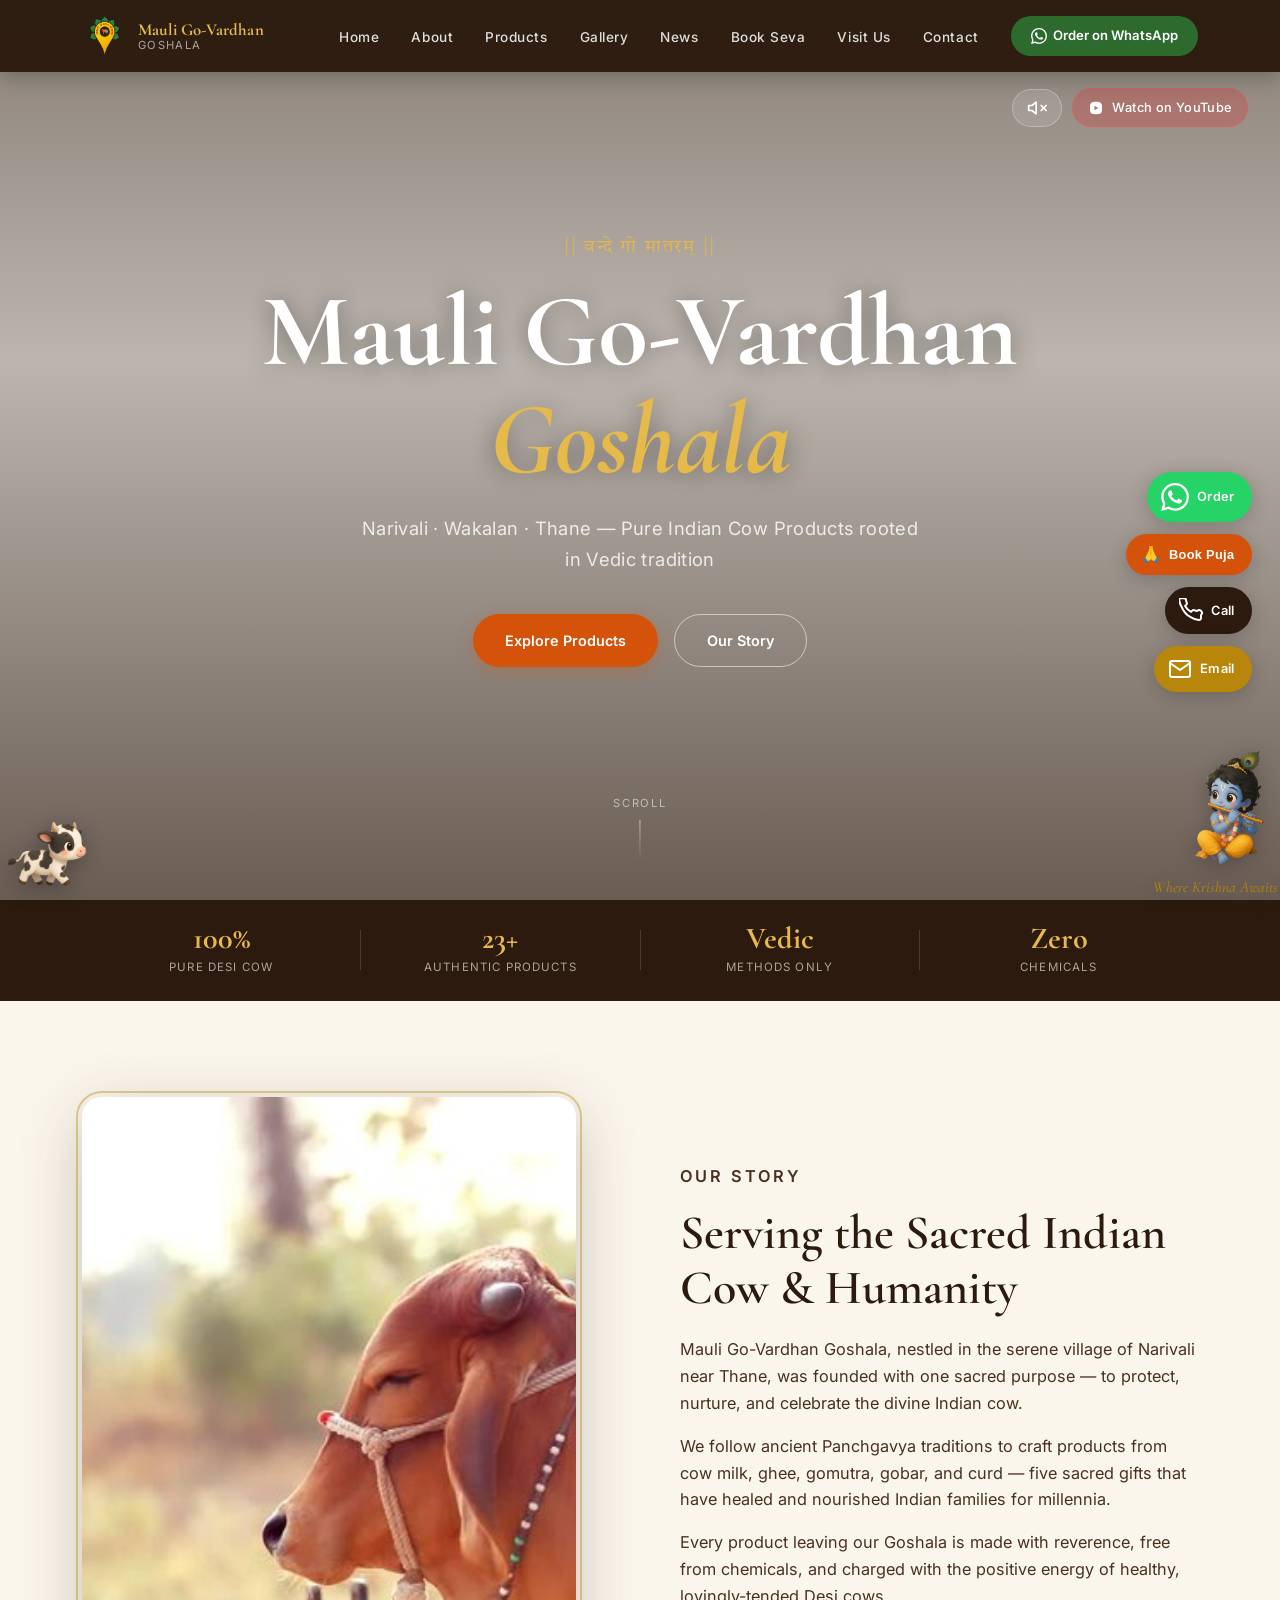
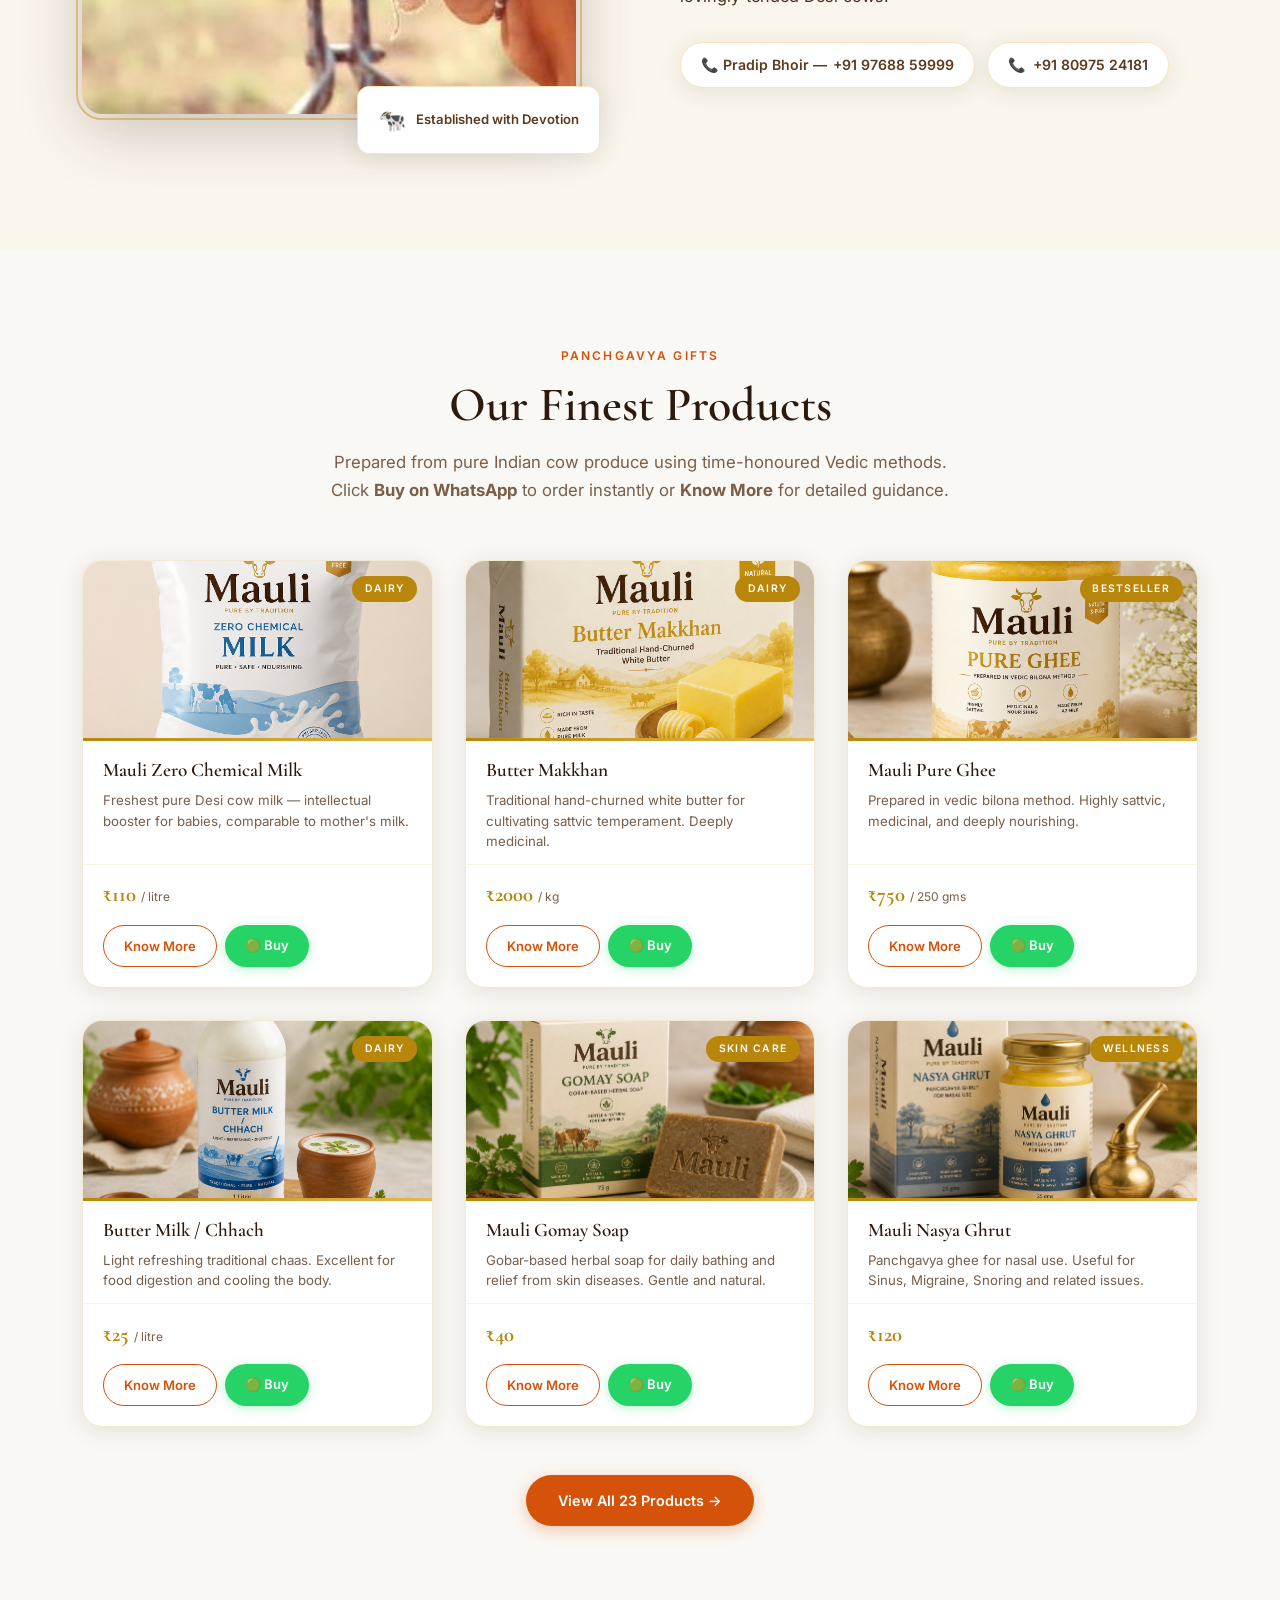
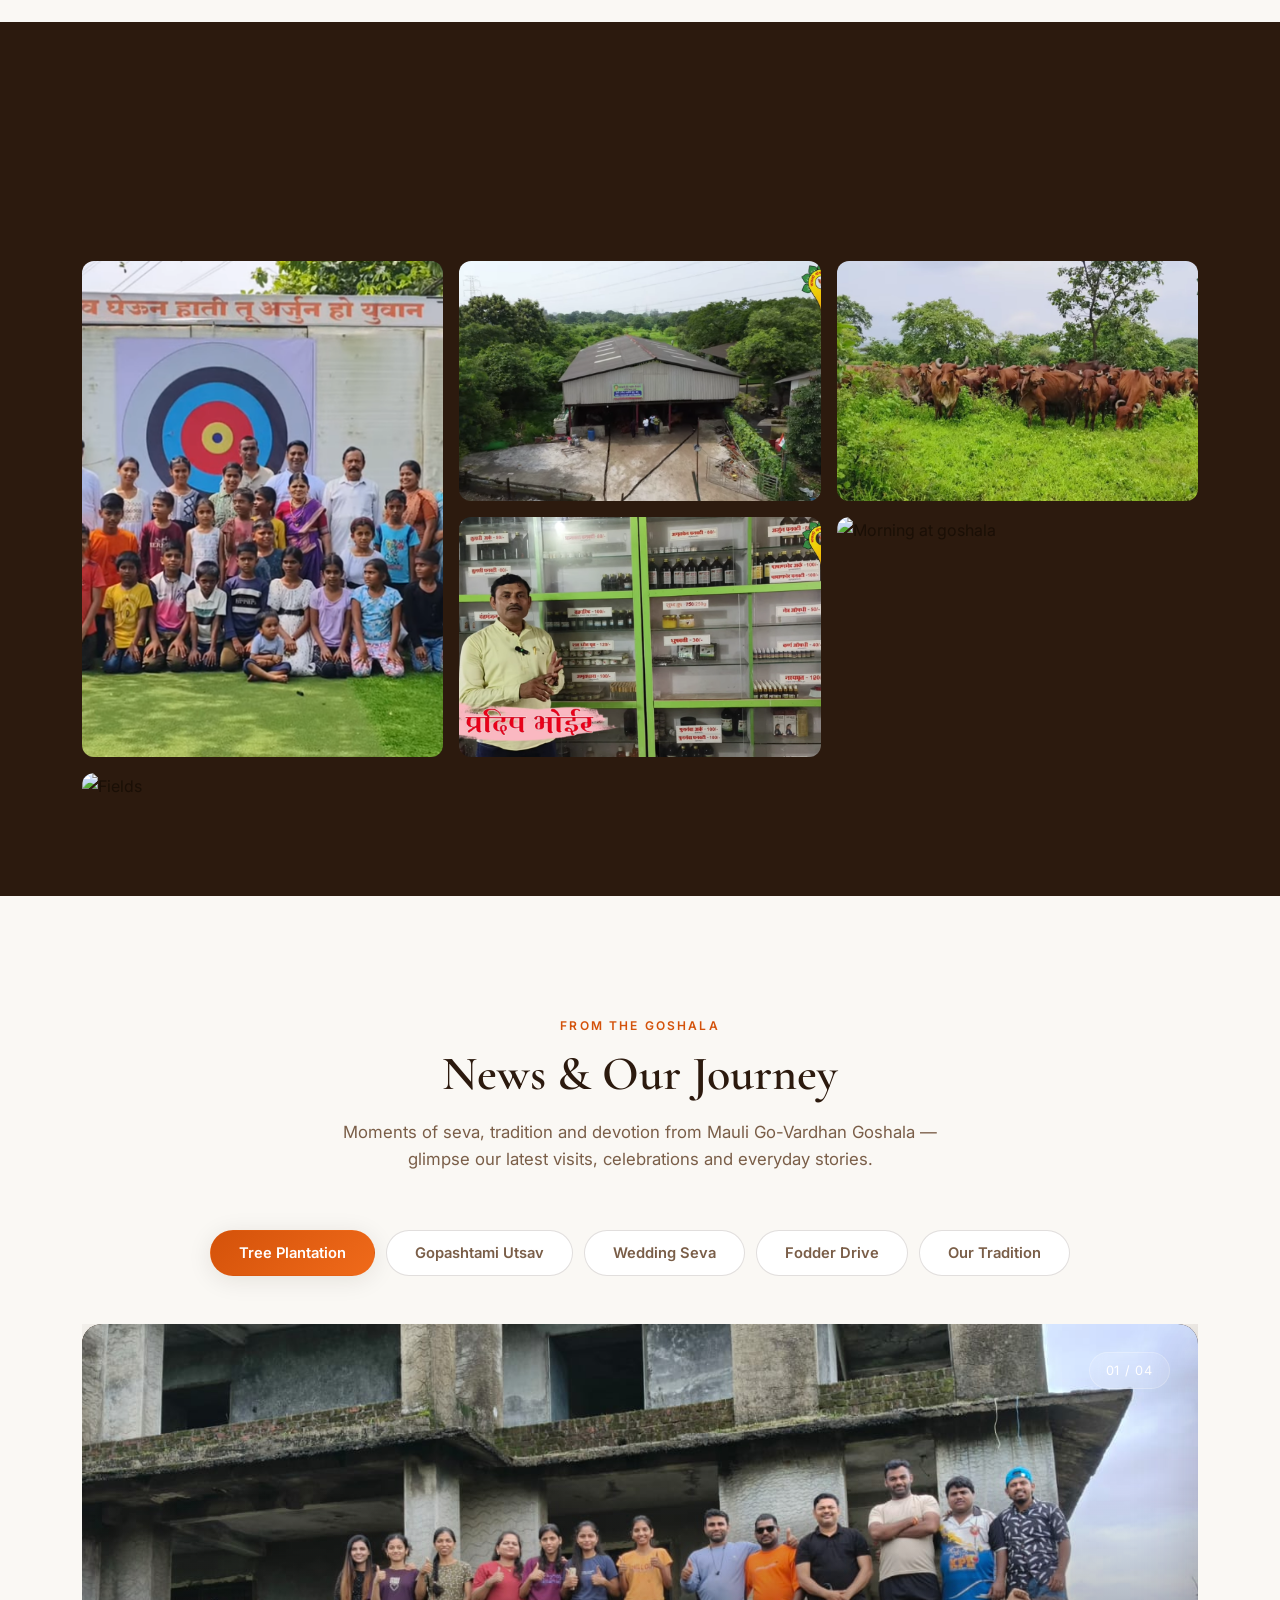
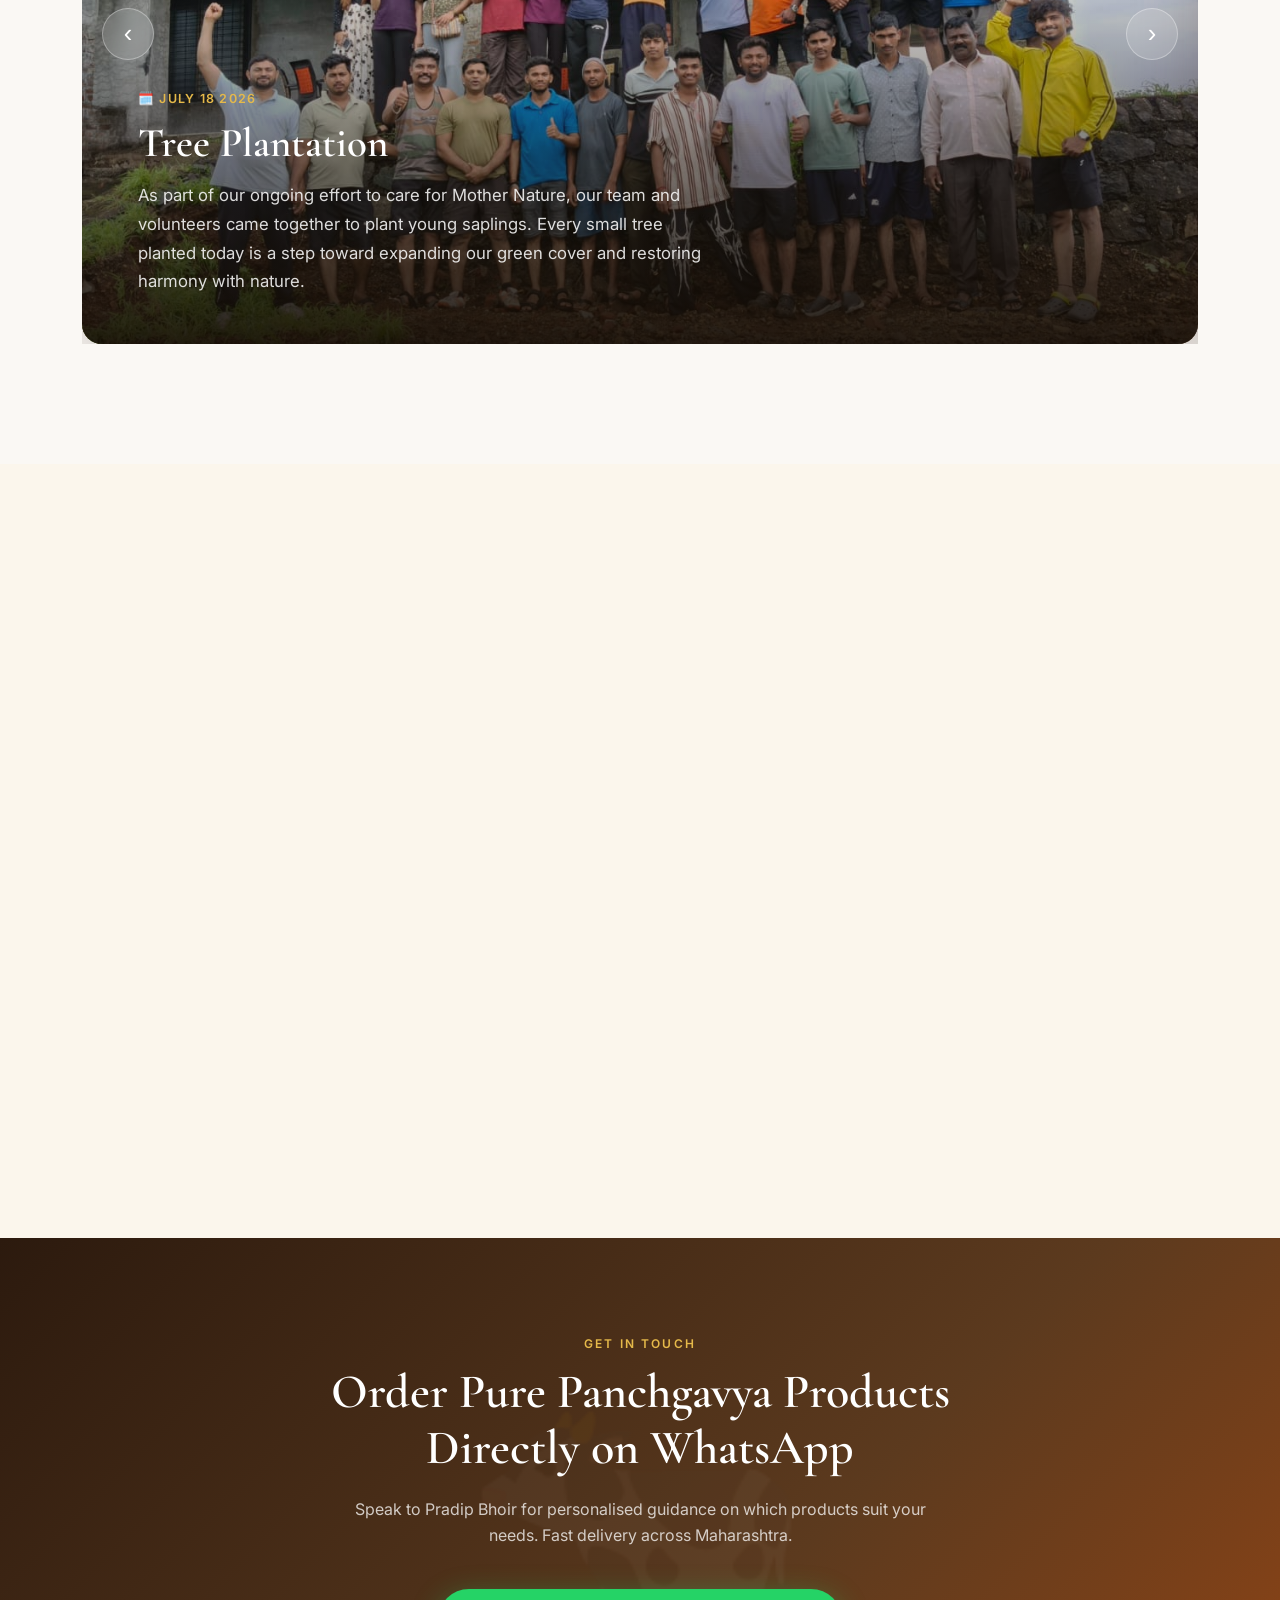
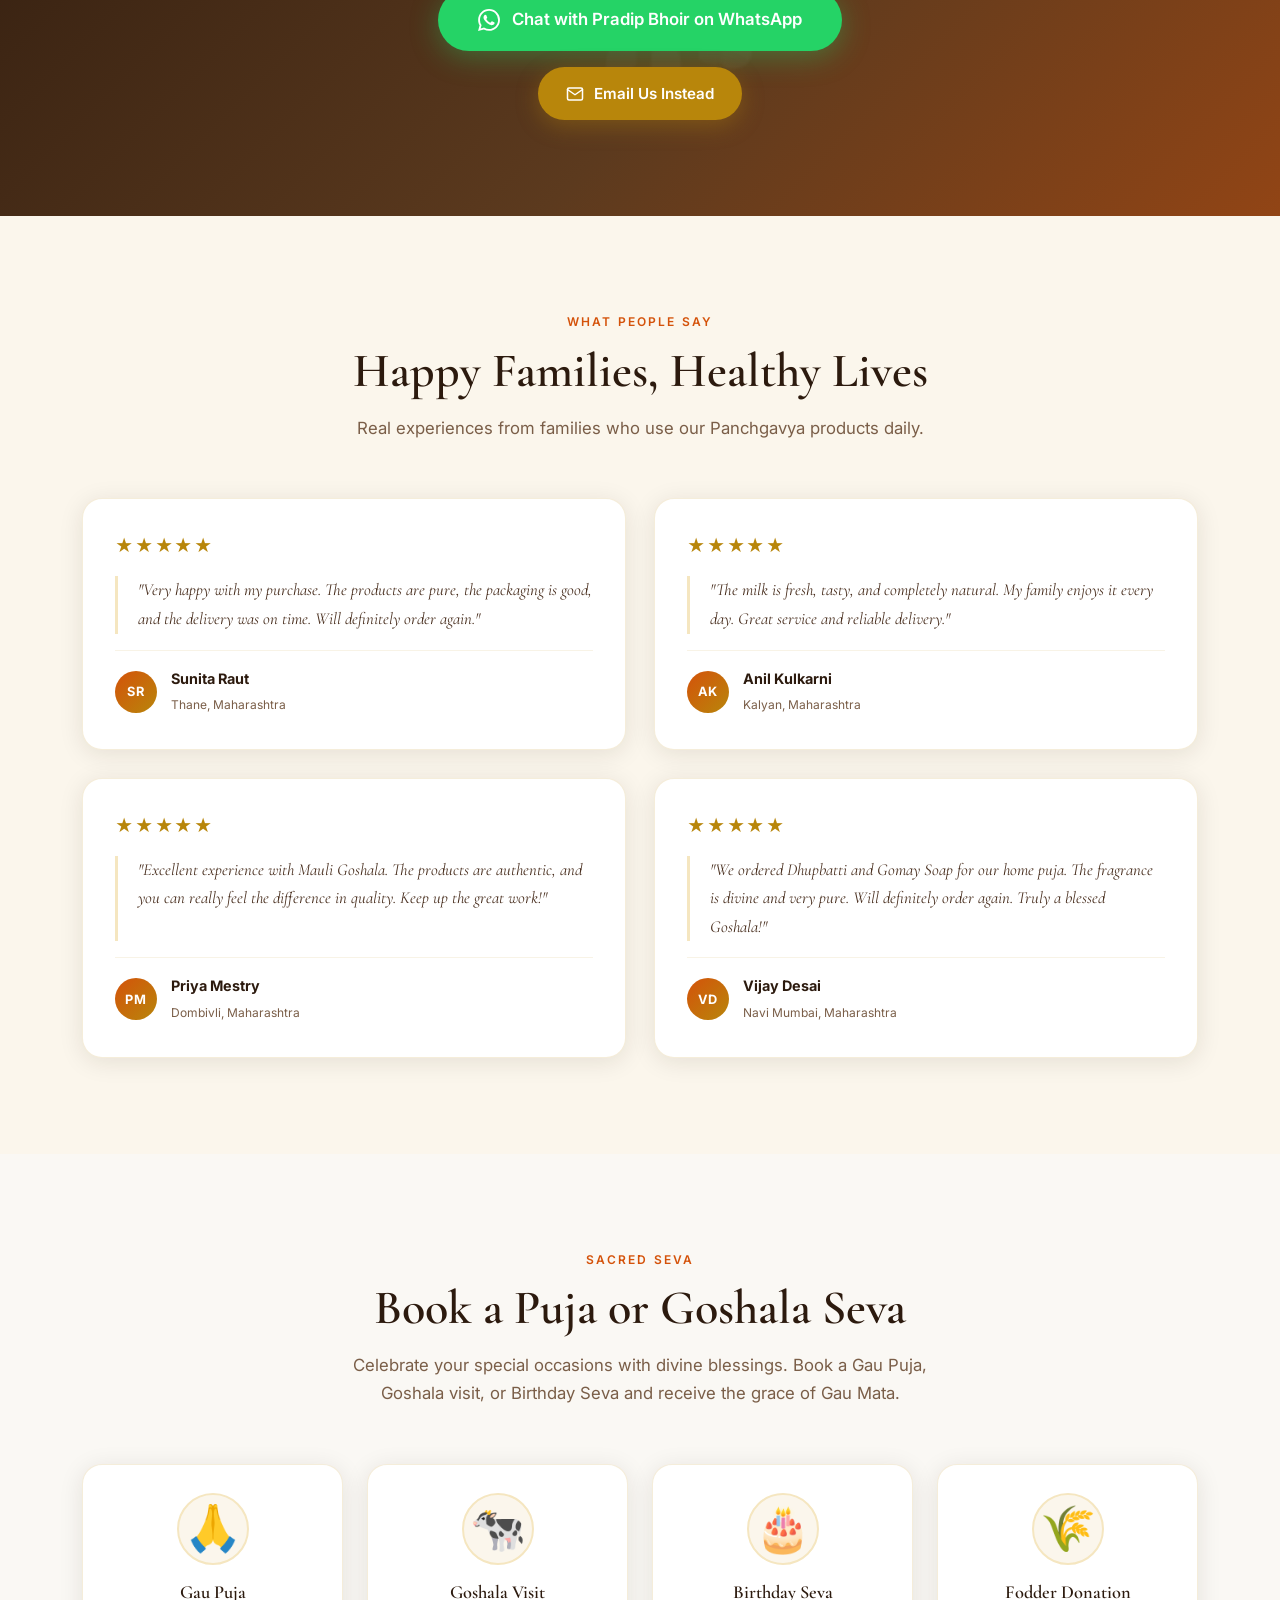
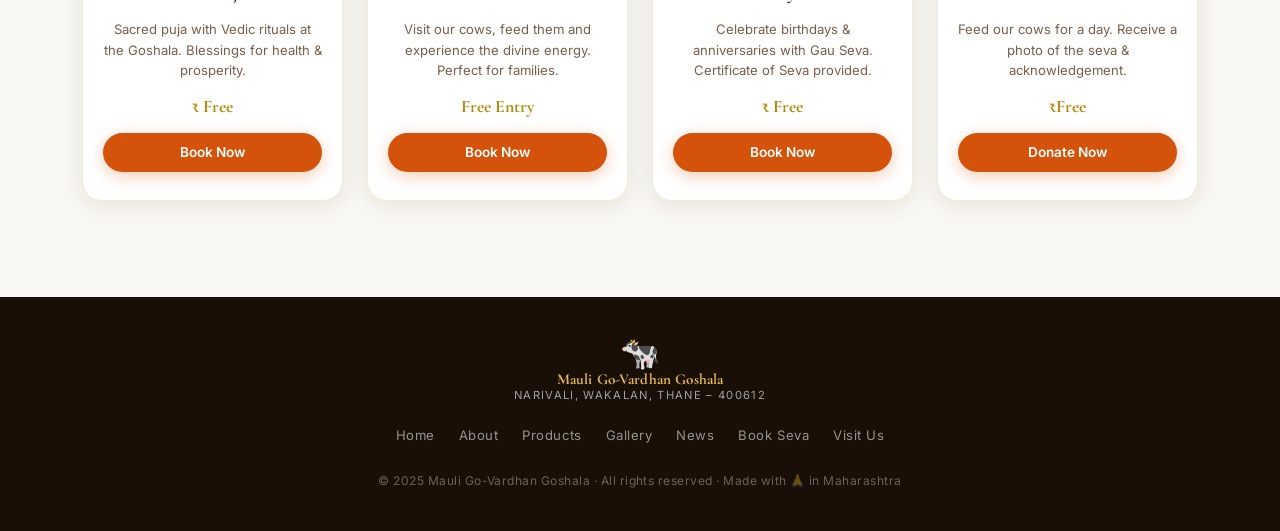
==== index.html @ b23c3d2d "Update index.html" ====
<!DOCTYPE html>
<html lang="en">
<head>
  <meta charset="UTF-8" />
  <meta name="viewport" content="width=device-width, initial-scale=1.0" />
  <title>Mauli Go-Vardhan Goshala – Narivali, Thane</title>
  <link rel="preconnect" href="https://fonts.googleapis.com" />
  <link rel="preconnect" href="https://fonts.gstatic.com" crossorigin />
  <link href="https://fonts.googleapis.com/css2?family=Tiro+Devanagari+Sanskrit:ital@0;1&family=Cormorant+Garamond:ital,wght@0,300;0,400;0,600;0,700;1,300;1,400&family=Inter:wght@300;400;500;600&display=swap" rel="stylesheet" />
  <link rel="stylesheet" href="style.css" />
  <link rel="icon" type="image/png" href="assets/favicon1.png" />
  <link rel="apple-touch-icon" href="assets/favicon1.png" />
</head>
<body>

  <!-- ══════════════════════════════════════════════
       NAV
  ══════════════════════════════════════════════ -->
  <nav id="navbar">
    <div class="nav-inner">
      <a href="#home" class="nav-brand">
        <!-- <span class="brand-symbol">🐄</span> -->
        <img src="assets/favicon1.png" alt="Logo" style="height:44px;width:44px;object-fit:contain;border-radius:50%;flex-shrink:0;" />
        <span class="brand-text">
          <span class="brand-name">Mauli Go-Vardhan</span>
          <span class="brand-sub">Goshala</span>
        </span>
      </a>
      <ul class="nav-links" id="navLinks">
        <li><a href="#home">Home</a></li>
        <li><a href="#about">About</a></li>
        <li><a href="products.html">Products</a></li>
        <li><a href="#gallery">Gallery</a></li>
        <li><a href="#news">News</a></li>
        <li><a href="#booking">Book Seva</a></li>
        <li><a href="#locate">Visit Us</a></li>
        <li><a href="#contact">Contact</a></li>
      </ul>
      <a href="https://wa.me/919870832979?text=Namaste%2C%20I%20would%20like%20to%20know%20more%20about%20Mauli%20Go-Vardhan%20Goshala%20products." data-wa-msg="general" target="_blank" class="nav-cta">
        <svg width="16" height="16" viewBox="0 0 24 24" fill="currentColor"><path d="M17.472 14.382c-.297-.149-1.758-.867-2.03-.967-.273-.099-.471-.148-.67.15-.197.297-.767.966-.94 1.164-.173.199-.347.223-.644.075-.297-.15-1.255-.463-2.39-1.475-.883-.788-1.48-1.761-1.653-2.059-.173-.297-.018-.458.13-.606.134-.133.298-.347.446-.52.149-.174.198-.298.298-.497.099-.198.05-.371-.025-.52-.075-.149-.669-1.612-.916-2.207-.242-.579-.487-.5-.669-.51-.173-.008-.371-.01-.57-.01-.198 0-.52.074-.792.372-.272.297-1.04 1.016-1.04 2.479 0 1.462 1.065 2.875 1.213 3.074.149.198 2.096 3.2 5.077 4.487.709.306 1.262.489 1.694.625.712.227 1.36.195 1.871.118.571-.085 1.758-.719 2.006-1.413.248-.694.248-1.289.173-1.413-.074-.124-.272-.198-.57-.347m-5.421 7.403h-.004a9.87 9.87 0 01-5.031-1.378l-.361-.214-3.741.982.998-3.648-.235-.374a9.86 9.86 0 01-1.51-5.26c.001-5.45 4.436-9.884 9.888-9.884 2.64 0 5.122 1.03 6.988 2.898a9.825 9.825 0 012.893 6.994c-.003 5.45-4.437 9.884-9.885 9.884m8.413-18.297A11.815 11.815 0 0012.05 0C5.495 0 .16 5.335.157 11.892c0 2.096.547 4.142 1.588 5.945L.057 24l6.305-1.654a11.882 11.882 0 005.683 1.448h.005c6.554 0 11.89-5.335 11.893-11.893a11.821 11.821 0 00-3.48-8.413z"/></svg>
        Order on WhatsApp
      </a>
      <button class="hamburger" id="hamburger" aria-label="Open menu">
        <span></span><span></span><span></span>
      </button>
    </div>
  </nav>

  <!-- ══════════════════════════════════════════════
       HERO (YouTube video)
  ══════════════════════════════════════════════ -->
  <section id="home" class="hero">
    <div class="hero-video-wrap">
      <iframe
        id="heroVideo"
        src="https://www.youtube.com/embed/rToWCrmoJHQ?autoplay=1&mute=1&loop=1&playlist=rToWCrmoJHQ&controls=0&showinfo=0&rel=0&modestbranding=1&enablejsapi=1"
        allow="autoplay; encrypted-media"
        allowfullscreen
        title="Mauli Goshala"
      ></iframe>
      <div class="hero-overlay"></div>
    </div>

    <!-- Hero video controls – top-right -->
    <div class="hero-video-controls">
      <button class="hero-ctrl-btn" id="muteToggleBtn" title="Toggle sound" aria-label="Toggle mute">
        <svg id="iconMuted" xmlns="http://www.w3.org/2000/svg" width="20" height="20" viewBox="0 0 24 24" fill="none" stroke="currentColor" stroke-width="2" stroke-linecap="round" stroke-linejoin="round">
          <polygon points="11 5 6 9 2 9 2 15 6 15 11 19 11 5"></polygon>
          <line x1="23" y1="9" x2="17" y2="15"></line>
          <line x1="17" y1="9" x2="23" y2="15"></line>
        </svg>
        <svg id="iconUnmuted" xmlns="http://www.w3.org/2000/svg" width="20" height="20" viewBox="0 0 24 24" fill="none" stroke="currentColor" stroke-width="2" stroke-linecap="round" stroke-linejoin="round" style="display:none;">
          <polygon points="11 5 6 9 2 9 2 15 6 15 11 19 11 5"></polygon>
          <path d="M19.07 4.93a10 10 0 0 1 0 14.14"></path>
          <path d="M15.54 8.46a5 5 0 0 1 0 7.07"></path>
        </svg>
      </button>
      <a
        href="https://youtu.be/rToWCrmoJHQ"
        target="_blank"
        rel="noopener"
        class="hero-ctrl-btn hero-yt-btn"
        title="Watch full video on YouTube"
        aria-label="Watch on YouTube"
      >
        <svg xmlns="http://www.w3.org/2000/svg" width="18" height="18" viewBox="0 0 24 24" fill="currentColor">
          <path d="M19.59 6.69a4.83 4.83 0 0 0-3.77-2.7C14.16 3.8 12 3.8 12 3.8s-2.16 0-3.82.19a4.83 4.83 0 0 0-3.77 2.7A25.62 25.62 0 0 0 4 12a25.62 25.62 0 0 0 .41 5.31 4.83 4.83 0 0 0 3.77 2.7C9.84 20.2 12 20.2 12 20.2s2.16 0 3.82-.19a4.83 4.83 0 0 0 3.77-2.7A25.62 25.62 0 0 0 20 12a25.62 25.62 0 0 0-.41-5.31zM10 15V9l5 3-5 3z"/>
        </svg>
        <span>Watch on YouTube</span>
      </a>
    </div>

    <div class="hero-content">
      <p class="hero-eyebrow">|| वन्दे गो मातरम् ||</p>
      <h1 class="hero-title">Mauli Go-Vardhan<br /><em>Goshala</em></h1>
      <p class="hero-sub">Narivali · Wakalan · Thane — Pure Indian Cow Products rooted in Vedic tradition</p>
      <div class="hero-actions">
        <a href="#products" class="btn btn-primary">Explore Products</a>
        <a href="#about" class="btn btn-ghost">Our Story</a>
      </div>
    </div>
    <div class="hero-scroll-hint">
      <span>Scroll</span>
      <div class="scroll-line"></div>
    </div>
  </section>

  <!-- ══════════════════════════════════════════════
       TRUST BAR
  ══════════════════════════════════════════════ -->
  <div class="trust-bar">
    <div class="trust-inner">
      <div class="trust-item"><span class="trust-num">100%</span><span>Pure Desi Cow</span></div>
      <div class="trust-divider"></div>
      <div class="trust-item"><span class="trust-num">23+</span><span>Authentic Products</span></div>
      <div class="trust-divider"></div>
      <div class="trust-item"><span class="trust-num">Vedic</span><span>Methods Only</span></div>
      <div class="trust-divider"></div>
      <div class="trust-item"><span class="trust-num">Zero</span><span>Chemicals</span></div>
    </div>
  </div>

  <!-- ══════════════════════════════════════════════
       ABOUT
  ══════════════════════════════════════════════ -->
  <section id="about" class="about">
    <div class="container about-grid">
      <div class="about-visual">
        <div class="about-img-frame">
          <img src="assets/cow-img.jpg" alt="Sacred Desi Indian cow at Goshala" />
        </div>
        <div class="about-badge">
          <span class="badge-icon">🐄</span>
          <span>Established with Devotion</span>
        </div>
      </div>
      <div class="about-text">
        <p class="section-eyebrow">Our Story</p>
        <h2 class="section-title">Serving the Sacred Indian Cow &amp; Humanity</h2>
        <p>Mauli Go-Vardhan Goshala, nestled in the serene village of Narivali near Thane, was founded with one sacred purpose — to protect, nurture, and celebrate the divine Indian cow.</p>
        <p>We follow ancient Panchgavya traditions to craft products from cow milk, ghee, gomutra, gobar, and curd — five sacred gifts that have healed and nourished Indian families for millennia.</p>
        <p>Every product leaving our Goshala is made with reverence, free from chemicals, and charged with the positive energy of healthy, lovingly-tended Desi cows.</p>
        <div class="about-contact">
          <a href="tel:+919870832979" class="contact-pill" data-tel="main">📞 Pradip Bhoir — <span data-tel-text>+91 98708 32979</span></a>
          <a href="tel:+918097524181" class="contact-pill" data-tel="secondary">📞 <span data-tel-text>+91 80975 24181</span></a>
        </div>
      </div>
    </div>
  </section>

  <!-- ══════════════════════════════════════════════
       FEATURED PRODUCTS (landing page – 6 hero items)
  ══════════════════════════════════════════════ -->
  <section id="products" class="products">
    <div class="container">
      <div class="section-header">
        <p class="section-eyebrow">Panchgavya Gifts</p>
        <h2 class="section-title">Our Finest Products</h2>
        <p class="section-desc">Prepared from pure Indian cow produce using time-honoured Vedic methods. Click <strong>Buy on WhatsApp</strong> to order instantly or <strong>Know More</strong> for detailed guidance.</p>
      </div>
      <div class="products-grid">

        <!-- Card 1 -->
        <div class="product-card">
          <div class="product-card-tag">Dairy</div>
          <div class="product-icon-wrap">
           <img src="assets/ChatGPT Image Jul 4, 2026, 11_57_12 AM.png" alt="Milk">
          </div>
          <div class="product-body">
            <h3 class="product-name">Mauli Zero Chemical Milk</h3>
            <p class="product-desc">Freshest pure Desi cow milk — intellectual booster for babies, comparable to mother's milk.</p>
          </div>
          <div class="product-footer">
            <span class="product-price">₹110 <span>/ litre</span></span>
            <div class="product-actions">
              <button class="btn btn-outline-saffron" onclick="openModal('Mauli Zero Chemical Milk', 'Dairy', '₹110 / litre', 'Freshest pure Desi cow milk — an intellectual booster for babies and comparable to mother\'s milk in nutrition.', '🥛', '')">Know More</button>
              <a href="https://wa.me/919870832979?text=Namaste%20Pradip%20ji%20%F0%9F%99%8F%0A%0AI%20am%20interested%20in%20ordering%3A%0A*Mauli%20Zero%20Chemical%20Milk*%0APrice%3A%20%E2%82%B9110%20%2F%20litre%0A%0APlease%20confirm%20availability%20and%20delivery%20details.%20Thank%20you!" data-wa-msg="productOrder" data-product="Mauli Zero Chemical Milk" data-price="₹110 / litre" target="_blank" class="btn btn-wa">🟢 Buy</a>
            </div>
          </div>
        </div>

        <!-- Card 2 -->
        <div class="product-card">
          <div class="product-card-tag">Dairy</div>
          <div class="product-icon-wrap">
            <img src="assets/ChatGPT Image Jul 4, 2026, 12_10_41 PM.png" alt="Butter">
          </div>
          <div class="product-body">
            <h3 class="product-name">Butter Makkhan</h3>
            <p class="product-desc">Traditional hand-churned white butter for cultivating sattvic temperament. Deeply medicinal.</p>
          </div>
          <div class="product-footer">
            <span class="product-price">₹2000 <span>/ kg</span></span>
            <div class="product-actions">
              <button class="btn btn-outline-saffron" onclick="openModal('Butter Makkhan', 'Dairy', '₹2000 / kg', 'Traditional hand-churned white butter for cultivating a sattvic temperament. Deeply medicinal.', '🧈', '')">Know More</button>
              <a href="https://wa.me/919870832979?text=Namaste%20Pradip%20ji%20%F0%9F%99%8F%0A%0AI%20am%20interested%20in%20ordering%3A%0A*Butter%20Makkhan*%0APrice%3A%20%E2%82%B92000%20%2F%20kg%0A%0APlease%20confirm%20availability%20and%20delivery%20details.%20Thank%20you!" data-wa-msg="productOrder" data-product="Butter Makkhan" data-price="₹2000 / kg" target="_blank" class="btn btn-wa">🟢 Buy</a>
            </div>
          </div>
        </div>

        <!-- Card 3 -->
        <div class="product-card">
          <div class="product-card-tag">Bestseller</div>
          <div class="product-icon-wrap">
            <img src="assets/ChatGPT Image Jul 4, 2026, 12_19_23 PM.png" alt="Ghee">
          </div>
          <div class="product-body">
            <h3 class="product-name">Mauli Pure Ghee</h3>
            <p class="product-desc">Prepared in vedic bilona method. Highly sattvic, medicinal, and deeply nourishing.</p>
          </div>
          <div class="product-footer">
            <span class="product-price">₹750 <span>/ 250 gms</span></span>
            <div class="product-actions">
              <button class="btn btn-outline-saffron" onclick="openModal('Mauli Pure Ghee', 'Bestseller', '₹750 / 250 gms', 'Prepared in vedic manner using the bilona method. Highly sattvic, medicinal, and deeply nourishing.', '✨', 'https://youtube.com/shorts/EEILehRz0ig')">Know More</button>
              <a href="https://wa.me/919870832979?text=Namaste%20Pradip%20ji%20%F0%9F%99%8F%0A%0AI%20am%20interested%20in%20ordering%3A%0A*Mauli%20Pure%20Ghee*%0APrice%3A%20%E2%82%B9750%20%2F%20250%20gms%0A%0APlease%20confirm%20availability%20and%20delivery%20details.%20Thank%20you!" data-wa-msg="productOrder" data-product="Mauli Pure Ghee" data-price="₹750 / 250 gms" target="_blank" class="btn btn-wa">🟢 Buy</a>
            </div>
          </div>
        </div>

        <!-- Card 4 -->
        <div class="product-card">
          <div class="product-card-tag">Dairy</div>
          <div class="product-icon-wrap">
            <img src = " assets/ChatGPT Image Jul 4, 2026, 12_29_27 PM.png" alt="Buttermilk">
          </div>
          <div class="product-body">
            <h3 class="product-name">Butter Milk / Chhach</h3>
            <p class="product-desc">Light refreshing traditional chaas. Excellent for food digestion and cooling the body.</p>
          </div>
          <div class="product-footer">
            <span class="product-price">₹25 <span>/ litre</span></span>
            <div class="product-actions">
              <button class="btn btn-outline-saffron" onclick="openModal('Butter Milk / Chhach', 'Dairy', '₹25 / litre', 'Light and refreshing traditional chaas. Excellent for food digestion and cooling the body naturally.', '🍶', '')">Know More</button>
              <a href="https://wa.me/919870832979?text=Namaste%20Pradip%20ji%20%F0%9F%99%8F%0A%0AI%20am%20interested%20in%20ordering%3A%0A*Butter%20Milk%20%2F%20Chhach*%0APrice%3A%20%E2%82%B925%20%2F%20litre%0A%0APlease%20confirm%20availability%20and%20delivery%20details.%20Thank%20you!" data-wa-msg="productOrder" data-product="Butter Milk / Chhach" data-price="₹25 / litre" target="_blank" class="btn btn-wa">🟢 Buy</a>
            </div>
          </div>
        </div>

        <!-- Card 5 -->
        <div class="product-card">
          <div class="product-card-tag">Skin Care</div>
          <div class="product-icon-wrap">
            <img src = " assets/ChatGPT Image Jul 4, 2026, 12_31_15 PM.png" alt="Gomay Soap">
          </div>
          <div class="product-body">
            <h3 class="product-name">Mauli Gomay Soap</h3>
            <p class="product-desc">Gobar-based herbal soap for daily bathing and relief from skin diseases. Gentle and natural.</p>
          </div>
          <div class="product-footer">
            <span class="product-price">₹40</span>
            <div class="product-actions">
              <button class="btn btn-outline-saffron" onclick="openModal('Mauli Gomay Soap', 'Skin Care', '₹40', 'Gobar-based herbal soap for daily bathing and relief from common skin diseases. Gentle and natural.', '🧼', 'https://youtube.com/shorts/F6hM1r7mlt0')">Know More</button>
              <a href="https://wa.me/919870832979?text=Namaste%20Pradip%20ji%20%F0%9F%99%8F%0A%0AI%20am%20interested%20in%20ordering%3A%0A*Mauli%20Gomay%20Soap*%0APrice%3A%20%E2%82%B940%0A%0APlease%20confirm%20availability%20and%20delivery%20details.%20Thank%20you!" data-wa-msg="productOrder" data-product="Mauli Gomay Soap" data-price="₹40" target="_blank" class="btn btn-wa">🟢 Buy</a>
            </div>
          </div>
        </div>

        <!-- Card 6 -->
        <div class="product-card">
          <div class="product-card-tag">Wellness</div>
          <div class="product-icon-wrap">
            <img src="assets/ChatGPT Image Jul 4, 2026, 12_35_28 PM.png" alt="Nasya Ghrut">
          </div>
          <div class="product-body">
            <h3 class="product-name">Mauli Nasya Ghrut</h3>
            <p class="product-desc">Panchgavya ghee for nasal use. Useful for Sinus, Migraine, Snoring and related issues.</p>
          </div>
          <div class="product-footer">
            <span class="product-price">₹120</span>
            <div class="product-actions">
              <button class="btn btn-outline-saffron" onclick="openModal('Mauli Nasya Ghrut', 'Wellness', '₹120', 'Panchgavya ghee for nasal administration. Useful for Sinus, Migraine, Snoring and related issues.', '💧', 'https://youtube.com/shorts/4yyvEc9DkMU?si=5M2GOLYFxv8EjOx0')">Know More</button>
              <a href="https://wa.me/919870832979?text=Namaste%20Pradip%20ji%20%F0%9F%99%8F%0A%0AI%20am%20interested%20in%20ordering%3A%0A*Mauli%20Nasya%20Ghrut*%0APrice%3A%20%E2%82%B9120%0A%0APlease%20confirm%20availability%20and%20delivery%20details.%20Thank%20you!" data-wa-msg="productOrder" data-product="Mauli Nasya Ghrut" data-price="₹120" target="_blank" class="btn btn-wa">🟢 Buy</a>
            </div>
          </div>
        </div>

      </div>
      <div class="products-cta">
        <a href="products.html" class="btn btn-primary">View All 23 Products →</a>
      </div>
    </div>
  </section>

  <!-- ══════════════════════════════════════════════
       GALLERY (lightbox)
  ══════════════════════════════════════════════ -->
  <section id="gallery" class="gallery">
    <div class="container">
      <div class="section-header">
        <p class="section-eyebrow">Life at the Goshala</p>
        <h2 class="section-title">A Glimpse Inside</h2>
      </div>
      <div class="gallery-grid" id="galleryGrid">
        <div class="g-item" data-idx="0"><img src="assets/Screenshot 2026-05-12 113643.png" alt="Sacred cows" /><div class="g-overlay"><span>Sacred Cows</span></div></div>
        <div class="g-item" data-idx="1"><img src="assets/Screenshot 2026-05-12 111700.png" /><div class="g-overlay"><span>Vedic Ghee Making</span></div></div>
        <div class="g-item" data-idx="2"><img src="assets/Screenshot 2026-05-12 111914 - Copy.png" /><div class="g-overlay"><span>Cow Seva</span></div></div>
        <div class="g-item" data-idx="3"><img src="assets/Screenshot 2026-05-12 112258.png" /><div class="g-overlay"><span>Panchgavya Products</span></div></div>
        <div class="g-item" data-idx="4"><img src="https://images.unsplash.com/photo-1509440159596-0249088772ff?w=600&q=80" alt="Morning at goshala" /><div class="g-overlay"><span>Morning Puja</span></div></div>
        <div class="g-item" data-idx="5"><img src="https://images.unsplash.com/photo-1560493676-04071c5f467b?w=600&q=80" alt="Fields" /><div class="g-overlay"><span>Green Pastures</span></div></div>
      </div>
    </div>
  </section>

  <!-- Lightbox -->
  <div class="lightbox" id="lightbox">
    <button class="lb-close" id="lbClose">✕</button>
    <button class="lb-prev" id="lbPrev">‹</button>
    <div class="lb-img-wrap"><img id="lbImg" src="" alt="" /></div>
    <button class="lb-next" id="lbNext">›</button>
    <p class="lb-caption" id="lbCaption"></p>
  </div>

  <!-- ══════════════════════════════════════════════
       NEWS & OUR JOURNEY — tabbed horizontal rows
       Top: one tab per story/event. Bottom: each tab shows its
       OWN horizontally-scrollable row of big cinematic boxes —
       click a tab to switch rows, use the arrows (or swipe) to
       scroll through that row's boxes.

       TO ADD A BOX INSIDE AN EXISTING TAB:
       1. Find that tab's <div class="news-panel" data-tab="N">.
       2. Copy one whole <div class="news-card">…</div> block
          from inside its .news-row and paste it right after —
          change the date, heading and text.
       That's it — the row scrolls automatically to fit however
       many boxes you add, no JS edits needed.

       ONE IMAGE vs. MULTIPLE IMAGES (bento) INSIDE A BOX:
       Every photo sits inside a <div class="news-media-tile">
       inside that box's .news-card-media.
       • For a single full photo (the default), use just one
         tile with the class "tile-full" — it fills the whole
         box, heading and text overlaid on top like before.
       • To add more photos to that SAME box, remove
         "tile-full" and instead mix 2–4 tiles with these shape
         classes so they tile together into a mosaic behind the
         same heading/text:
           tile-large → big tile (2 cols × 2 rows)
           tile-wide  → wide tile (2 cols × 1 row)
           tile-tall  → tall tile (1 col × 2 rows)
           (no class) → small tile (1 col × 1 row)
         The grid is 4 columns × 2 rows — pick tiles that add up
         to fill all 8 cells (e.g. one "tile-large" + one
         "tile-wide" + one plain tile).

       TO ADD A WHOLE NEW TAB:
       1. Copy one <button class="news-tab">…</button> in
          #newsTabs, change its label and give it the next
          data-tab number (0, 1, 2, 3 …).
       2. Copy one whole <div class="news-panel">…</div> block
          in #newsPanels (with its .news-row of boxes inside),
          paste it after the last one, and set its data-tab to
          match the new tab button's number exactly.
       Tab switching wires itself up automatically by matching
       data-tab values — no JS edits needed either way.
  ══════════════════════════════════════════════ -->
  <section id="news" class="news">
    <div class="container">
      <div class="section-header">
        <p class="section-eyebrow">From the Goshala</p>
        <h2 class="section-title">News &amp; Our Journey</h2>
        <p class="section-desc">Moments of seva, tradition and devotion from Mauli Go-Vardhan Goshala — glimpse our latest visits, celebrations and everyday stories.</p>
      </div>

      <!-- Top-level tabs -->
      <div class="news-tabs" id="newsTabs">
        <button class="news-tab active" data-tab="0">Tree Plantation</button>
        <button class="news-tab" data-tab="1">Gopashtami Utsav</button>
        <button class="news-tab" data-tab="2">Wedding Seva</button>
        <button class="news-tab" data-tab="3">Fodder Drive</button>
        <button class="news-tab" data-tab="4">Our Tradition</button>
      </div>

      <!-- One scrollable panel per tab -->
      <div class="news-panels" id="newsPanels">

        <!-- Tab 0: Mandir Trip -->
        <div class="news-panel active" data-tab="0">
          <div class="news-row-wrap">
            <button class="news-row-arrow" data-scroll="prev" aria-label="Scroll left">‹</button>
            <div class="news-row">
              <div class="news-card">
                <div class="news-card-media">
                  <div class="news-media-tile"><img src="assets/WhatsApp_group" /></div>
                </div>
                <div class="news-card-scrim"></div>
                <span class="news-card-index">01 / 04</span>
                <div class="news-card-content">
                  <span class="news-card-date">🗓️  July 18 2026</span>
                  <h4>Tree Plantation</h4>
                  <p>As part of our ongoing effort to care for Mother Nature, our team and volunteers came together to plant young saplings. Every small tree planted today is a step toward expanding our green cover and restoring harmony with nature.</p>
                </div>
              </div>
              <div class="news-card">
                <div class="news-card-media">
                  <div class="news-media-tile"><img src="assets/WhatsAp_bothsir" alt="Aarti ceremony" /></div>
                  <div class="news-media-tile"><img src="assets/WhatsApp_singsir" alt="Aarti ceremony "style="object-position: 20% 60%;" /></div>
                  <div class="news-media-tile"><img src="assets/WhatsApp_tiwarisir" alt="Aarti ceremony"style="object-position: 50% 30%;" /></div>
                </div>
                <div class="news-card-scrim"></div>
                <span class="news-card-index">02 / 04</span>
                <div class="news-card-content">
                  <span class="news-card-date">🗓️ 18 July 2026</span>
                  <h4>Rooted in Seva</h4>
                  <p>Giving back to the earth that sustains us! During our recent trip, we planted multiple small trees to nurture the environment, provide natural shelter, and keep our surroundings green and blessed.</p>
                </div>
              </div>
              <div class="news-card">
                <div class="news-card-media">
                  <div class="news-media-tile"><img src="assets/WhatsApp_girl" alt="Community feast" /></div>
                </div>
                <div class="news-card-scrim"></div>
                <span class="news-card-index">03 / 04</span>
                <div class="news-card-content">
                  <span class="news-card-date">🗓️ 18 July 2026</span>
                  <h4>Planting Hope, Nurturing Nature</h4>
                  <p>Giving back to the earth that sustains us! During our recent trip, we planted multiple small trees to nurture the environment, provide natural shelter, and keep our surroundings green and blessed.</p>
                </div>
              </div>
              <div class="news-card">
                <div class="news-card-media">
                  <div class="news-media-tile"><img src="assets/WhatsApp Image 2026-07-20 at 3.51.59 PM (3).jpeg" /></div>
                  <div class="news-media-tile"><img src="assets/WhatsApp Image 2026-07-20 at 3.52.02 PM (4).jpeg" /></div>
                  <div class="news-media-tile"><img src="assets/WhatsApp_Pbluepo1"/></div>
                </div>
                <div class="news-card-scrim"></div>
                <span class="news-card-index">04 / 04</span>
                <div class="news-card-content">
                  <span class="news-card-date">🗓️ 18 July 2026</span>
                  <h4>Greening the Earth: Our Tree Trip</h4>
                  <p>Our volunteers gathered to plant dozens of saplings across the land—nurturing nature, restoring our green footprint, and caring for the environment step by step.</p>
                </div>
              </div>
            </div>
            <button class="news-row-arrow" data-scroll="next" aria-label="Scroll right">›</button>
          </div>
        </div>

        <!-- Tab 1: Gopashtami Utsav -->
        <div class="news-panel" data-tab="1">
          <div class="news-row-wrap">
            <button class="news-row-arrow" data-scroll="prev" aria-label="Scroll left">‹</button>
            <div class="news-row">
              <div class="news-card">
                <div class="news-card-media">
                  <div class="news-media-tile"><img src="https://images.unsplash.com/photo-1533105079780-92b9be482077?w=900&q=80" alt="Gau Puja ritual" /></div>
                  <div class="news-media-tile"><img src="https://images.unsplash.com/photo-1600431521340-491eca880813?w=900&q=80" alt="Kirtan celebration" /></div>
                </div>
                <div class="news-card-scrim"></div>
                <span class="news-card-index">01 / 03</span>
                <div class="news-card-content">
                  <span class="news-card-date">🗓️ 12 May 2026</span>
                  <h4>Gau Puja</h4>
                  <p>A grand Gau Puja opened the celebrations, with every cow adorned and blessed by our senior priests.</p>
                </div>
              </div>
              <div class="news-card">
                <div class="news-card-media">
                  <div class="news-media-tile"><img src="https://images.unsplash.com/photo-1600431521340-491eca880813?w=700&q=80" alt="Kirtan night" /></div>
                </div>
                <div class="news-card-scrim"></div>
                <span class="news-card-index">02 / 03</span>
                <div class="news-card-content">
                  <span class="news-card-date">🗓️ 12 May 2026</span>
                  <h4>Kirtan Night</h4>
                  <p>Devotional music carried on late into the evening as devotees from across Thane joined the kirtan circle.</p>
                </div>
              </div>
              <div class="news-card">
                <div class="news-card-media">
                  <div class="news-media-tile"><img src="https://images.unsplash.com/photo-1609766857041-ed402ea8069a?w=700&q=80" alt="Prasad distribution" /></div>
                </div>
                <div class="news-card-scrim"></div>
                <span class="news-card-index">03 / 03</span>
                <div class="news-card-content">
                  <span class="news-card-date">🗓️ 12 May 2026</span>
                  <h4>Prasad Distribution</h4>
                  <p>Freshly prepared prasad was distributed to over 300 visitors who came to seek blessings that day.</p>
                </div>
              </div>
            </div>
            <button class="news-row-arrow" data-scroll="next" aria-label="Scroll right">›</button>
          </div>
        </div>

        <!-- Tab 2: Wedding Seva -->
        <div class="news-panel" data-tab="2">
          <div class="news-row-wrap">
            <button class="news-row-arrow" data-scroll="prev" aria-label="Scroll left">‹</button>
            <div class="news-row">
              <div class="news-card">
                <div class="news-card-media">
                  <div class="news-media-tile"><img src="https://images.unsplash.com/photo-1583939003579-730e3918a45a?w=700&q=80" alt="Decorated cow for the ceremony" /></div>
                </div>
                <div class="news-card-scrim"></div>
                <span class="news-card-index">01 / 03</span>
                <div class="news-card-content">
                  <span class="news-card-date">🗓️ 18 Apr 2026</span>
                  <h4>Cow Decoration</h4>
                  <p>Our cows were lovingly decorated with garlands and colour ahead of the family's wedding-day seva.</p>
                </div>
              </div>
              <div class="news-card">
                <div class="news-card-media">
                  <div class="news-media-tile"><img src="https://images.unsplash.com/photo-1519741497674-611481863552?w=700&q=80" alt="Wedding seva ceremony" /></div>
                </div>
                <div class="news-card-scrim"></div>
                <span class="news-card-index">02 / 03</span>
                <div class="news-card-content">
                  <span class="news-card-date">🗓️ 18 Apr 2026</span>
                  <h4>Blessing Ceremony</h4>
                  <p>The couple began their wedding day with Gau Seva, seeking blessings before heading to the mandap.</p>
                </div>
              </div>
              <div class="news-card">
                <div class="news-card-media">
                  <div class="news-media-tile"><img src="https://images.unsplash.com/photo-1606216794074-735e91aa2c92?w=700&q=80" alt="Family seva moment" /></div>
                </div>
                <div class="news-card-scrim"></div>
                <span class="news-card-index">03 / 03</span>
                <div class="news-card-content">
                  <span class="news-card-date">🗓️ 18 Apr 2026</span>
                  <h4>Family Seva</h4>
                  <p>Grandparents, parents and children all took turns feeding the cows — a tradition passed down generations.</p>
                </div>
              </div>
            </div>
            <button class="news-row-arrow" data-scroll="next" aria-label="Scroll right">›</button>
          </div>
        </div>

        <!-- Tab 3: Fodder Drive -->
        <div class="news-panel" data-tab="3">
          <div class="news-row-wrap">
            <button class="news-row-arrow" data-scroll="prev" aria-label="Scroll left">‹</button>
            <div class="news-row">
              <div class="news-card">
                <div class="news-card-media">
                  <div class="news-media-tile"><img src="https://images.unsplash.com/photo-1500076656116-558758c991c1?w=700&q=80" alt="Grass and jaggery collection" /></div>
                  <div class="news-media-tile"><img src="https://images.unsplash.com/photo-1560493676-04071c5f467b?w=500&q=80" alt="Green pastures" /></div>
                  <div class="news-media-tile"><img src="https://images.unsplash.com/photo-1594761051656-cf26aab5aa1c?w=500&q=80" alt="Volunteers feeding cows" /></div>
                </div>
                <div class="news-card-scrim"></div>
                <span class="news-card-index">01 / 03</span>
                <div class="news-card-content">
                  <span class="news-card-date">🗓️ 6 Mar 2026</span>
                  <h4>Grass Collection</h4>
                  <p>Truckloads of fresh grass, jaggery and bran arrived, donated by families across the community.</p>
                </div>
              </div>
              <div class="news-card">
                <div class="news-card-media">
                  <div class="news-media-tile"><img src="https://images.unsplash.com/photo-1594761051656-cf26aab5aa1c?w=700&q=80" alt="Volunteers feeding cows" /></div>
                </div>
                <div class="news-card-scrim"></div>
                <span class="news-card-index">02 / 03</span>
                <div class="news-card-content">
                  <span class="news-card-date">🗓️ 6 Mar 2026</span>
                  <h4>Volunteer Feeding</h4>
                  <p>Volunteers spent the afternoon hand-feeding the herd, a favourite activity for our younger visitors.</p>
                </div>
              </div>
              <div class="news-card">
                <div class="news-card-media">
                  <div class="news-media-tile"><img src="https://images.unsplash.com/photo-1560493676-04071c5f467b?w=700&q=80" alt="Green pastures" /></div>
                </div>
                <div class="news-card-scrim"></div>
                <span class="news-card-index">03 / 03</span>
                <div class="news-card-content">
                  <span class="news-card-date">🗓️ 6 Mar 2026</span>
                  <h4>Community Support</h4>
                  <p>Thanks to everyone's generosity, our cows are well stocked with fodder through the summer months.</p>
                </div>
              </div>
            </div>
            <button class="news-row-arrow" data-scroll="next" aria-label="Scroll right">›</button>
          </div>
        </div>

        <!-- Tab 4: Our Tradition -->
        <div class="news-panel" data-tab="4">
          <div class="news-row-wrap">
            <button class="news-row-arrow" data-scroll="prev" aria-label="Scroll left">‹</button>
            <div class="news-row">
              <div class="news-card">
                <div class="news-card-media">
                  <div class="news-media-tile"><img src="https://images.unsplash.com/photo-1509440159596-0249088772ff?w=700&q=80" alt="Morning puja" /></div>
                </div>
                <div class="news-card-scrim"></div>
                <span class="news-card-index">01 / 03</span>
                <div class="news-card-content">
                  <span class="news-card-date">🗓️ Ongoing</span>
                  <h4>Morning Puja</h4>
                  <p>Every day begins the same way it has for generations — a quiet puja before the goshala wakes up.</p>
                </div>
              </div>
              <div class="news-card">
                <div class="news-card-media">
                  <div class="news-media-tile"><img src="https://images.unsplash.com/photo-1591093519604-e9edc3364e63?w=700&q=80" alt="Panchgavya products" /></div>
                </div>
                <div class="news-card-scrim"></div>
                <span class="news-card-index">02 / 03</span>
                <div class="news-card-content">
                  <span class="news-card-date">🗓️ Ongoing</span>
                  <h4>Panchgavya Products</h4>
                  <p>Every product we make still follows the same Panchgavya recipes taught to us by our elders.</p>
                </div>
              </div>
              <div class="news-card">
                <div class="news-card-media">
                  <div class="news-media-tile"><img src="https://images.unsplash.com/photo-1568605114967-8130f3a36994?w=700&q=80" alt="Vedic tradition at the goshala" /></div>
                </div>
                <div class="news-card-scrim"></div>
                <span class="news-card-index">03 / 03</span>
                <div class="news-card-content">
                  <span class="news-card-date">🗓️ Ongoing</span>
                  <h4>Generations of Devotion</h4>
                  <p>Reverence for Gau Mata sits at the heart of everything we do — a tradition we're proud to carry forward.</p>
                </div>
              </div>
            </div>
            <button class="news-row-arrow" data-scroll="next" aria-label="Scroll right">›</button>
          </div>
        </div>

      </div>
    </div>
  </section>


  <!-- ══════════════════════════════════════════════
       LOCATE / MAP
  ══════════════════════════════════════════════ -->
  <section id="locate" class="locate">
    <div class="container locate-grid">
      <div class="locate-info">
        <p class="section-eyebrow">Find Us</p>
        <h2 class="section-title">Visit the Goshala</h2>
        <ul class="locate-list">
          <li>
            <span class="locate-icon">📍</span>
            <div>
              <strong>Address</strong>
              <p>At. Narivali, Post Wakalan,<br />Tal &amp; Dist – Thane – 400612<br />Maharashtra, India</p>
            </div>
          </li>
          <li>
            <span class="locate-icon">📞</span>
            <div>
              <strong>Call / WhatsApp</strong>
              <p><a href="tel:+919870832979" data-tel="main"><span data-tel-text>+91 98708 32979</span></a><br /><a href="tel:+918097524181" data-tel="secondary"><span data-tel-text>+91 80975 24181</span></a></p>
            </div>
          </li>
          <li>
            <span class="locate-icon">✉️</span>
            <div>
              <strong>Email</strong>
              <p><a href="mailto:mauligaushala1@gmail.com">mauligaushala1@gmail.com</a></p>
            </div>
          </li>
          <li>
            <span class="locate-icon">🕗</span>
            <div>
              <strong>Visiting Hours</strong>
              <p>Daily: 7:00 AM – 12:00 PM<br />Evening: 4:00 PM – 7:00 PM</p>
            </div>
          </li>
        </ul>
        <a
          href="https://maps.app.goo.gl/FKBQrGn9BjaMxGct6"
          target="_blank"
          class="btn btn-primary"
          style="margin-top:2rem;"
        >Open in Google Maps →</a>
      </div>
      <div class="locate-map">
        <iframe
          src="https://maps.google.com/maps?q=19.1310173,73.0933721&z=16&output=embed"
          width="100%"
          height="100%"
          style="border:0;"
          allowfullscreen=""
          loading="lazy"
          referrerpolicy="no-referrer-when-downgrade"
          title="Goshala Location"
        ></iframe>
      </div>
    </div>
  </section>

  <!-- ══════════════════════════════════════════════
       CONTACT / CTA
  ══════════════════════════════════════════════ -->
  <section id="contact" class="contact-cta">
    <div class="container cta-inner">
      <p class="section-eyebrow" style="color:var(--gold-light)">Get in Touch</p>
      <h2 class="section-title" style="color:#fff">Order Pure Panchgavya Products<br />Directly on WhatsApp</h2>
      <p style="color:rgba(255,255,255,0.75);max-width:580px;margin:1rem auto 2.5rem">Speak to Pradip Bhoir for personalised guidance on which products suit your needs. Fast delivery across Maharashtra.</p>
      <div class="cta-btn-group">
        <a
          href="https://wa.me/919870832979?text=Namaste%20Pradip%20ji%2C%20I%20am%20interested%20in%20ordering%20Mauli%20Go-Vardhan%20Goshala%20products.%20Please%20share%20the%20product%20list%20and%20details." data-wa-msg="contactCta"
          target="_blank"
          class="btn btn-whatsapp-large"
          data-wa-msg="contactCta"
        >
          <svg width="22" height="22" viewBox="0 0 24 24" fill="currentColor"><path d="M17.472 14.382c-.297-.149-1.758-.867-2.03-.967-.273-.099-.471-.148-.67.15-.197.297-.767.966-.94 1.164-.173.199-.347.223-.644.075-.297-.15-1.255-.463-2.39-1.475-.883-.788-1.48-1.761-1.653-2.059-.173-.297-.018-.458.13-.606.134-.133.298-.347.446-.52.149-.174.198-.298.298-.497.099-.198.05-.371-.025-.52-.075-.149-.669-1.612-.916-2.207-.242-.579-.487-.5-.669-.51-.173-.008-.371-.01-.57-.01-.198 0-.52.074-.792.372-.272.297-1.04 1.016-1.04 2.479 0 1.462 1.065 2.875 1.213 3.074.149.198 2.096 3.2 5.077 4.487.709.306 1.262.489 1.694.625.712.227 1.36.195 1.871.118.571-.085 1.758-.719 2.006-1.413.248-.694.248-1.289.173-1.413-.074-.124-.272-.198-.57-.347m-5.421 7.403h-.004a9.87 9.87 0 01-5.031-1.378l-.361-.214-3.741.982.998-3.648-.235-.374a9.86 9.86 0 01-1.51-5.26c.001-5.45 4.436-9.884 9.888-9.884 2.64 0 5.122 1.03 6.988 2.898a9.825 9.825 0 012.893 6.994c-.003 5.45-4.437 9.884-9.885 9.884m8.413-18.297A11.815 11.815 0 0012.05 0C5.495 0 .16 5.335.157 11.892c0 2.096.547 4.142 1.588 5.945L.057 24l6.305-1.654a11.882 11.882 0 005.683 1.448h.005c6.554 0 11.89-5.335 11.893-11.893a11.821 11.821 0 00-3.48-8.413z"/></svg>
          Chat with Pradip Bhoir on WhatsApp
        </a>
        <a
          href="mailto:mauligaushala1@gmail.com?subject=Enquiry%20from%20Website"
          class="btn btn-email-solid"
        >
          <svg width="18" height="18" viewBox="0 0 24 24" fill="none" stroke="currentColor" stroke-width="2" stroke-linecap="round" stroke-linejoin="round"><path d="M4 4h16c1.1 0 2 .9 2 2v12c0 1.1-.9 2-2 2H4c-1.1 0-2-.9-2-2V6c0-1.1.9-2 2-2z"/><polyline points="22,6 12,13 2,6"/></svg>
          Email Us Instead
        </a>
      </div>
    </div>
  </section>

  <!-- ══════════════════════════════════════════════
       TESTIMONIALS
  ══════════════════════════════════════════════ -->
  <section id="testimonials" class="testimonials">
    <div class="container">
      <div class="section-header">
        <p class="section-eyebrow">What People Say</p>
        <h2 class="section-title">Happy Families, Healthy Lives</h2>
        <p class="section-desc">Real experiences from families who use our Panchgavya products daily.</p>
      </div>
      <div class="testimonials-grid">

        <div class="testi-card">
          <div class="testi-stars">★★★★★</div>
          <p class="testi-quote">"Very happy with my purchase. The products are pure, the packaging is good, and the delivery was on time. Will definitely order again."</p>
          <div class="testi-author">
            <div class="testi-avatar">SR</div>
            <div>
              <strong>Sunita Raut</strong>
              <span>Thane, Maharashtra</span>
            </div>
          </div>
        </div>

        <div class="testi-card">
          <div class="testi-stars">★★★★★</div>
          <p class="testi-quote">"The milk is fresh, tasty, and completely natural. My family enjoys it every day. Great service and reliable delivery."</p>
          <div class="testi-author">
            <div class="testi-avatar">AK</div>
            <div>
              <strong>Anil Kulkarni</strong>
              <span>Kalyan, Maharashtra</span>
            </div>
          </div>
        </div>

        <div class="testi-card">
          <div class="testi-stars">★★★★★</div>
          <p class="testi-quote">"Excellent experience with Mauli Goshala. The products are authentic, and you can really feel the difference in quality. Keep up the great work!"</p>
          <div class="testi-author">
            <div class="testi-avatar">PM</div>
            <div>
              <strong>Priya Mestry</strong>
              <span>Dombivli, Maharashtra</span>
            </div>
          </div>
        </div>

        <div class="testi-card">
          <div class="testi-stars">★★★★★</div>
          <p class="testi-quote">"We ordered Dhupbatti and Gomay Soap for our home puja. The fragrance is divine and very pure. Will definitely order again. Truly a blessed Goshala!"</p>
          <div class="testi-author">
            <div class="testi-avatar">VD</div>
            <div>
              <strong>Vijay Desai</strong>
              <span>Navi Mumbai, Maharashtra</span>
            </div>
          </div>
        </div>

      </div>
    </div>
  </section>

  <!-- ══════════════════════════════════════════════
       BOOK A SEVA / PUJA
  ══════════════════════════════════════════════ -->
  <section id="booking" class="booking-section">
    <div class="container">
      <div class="section-header">
        <p class="section-eyebrow">Sacred Seva</p>
        <h2 class="section-title">Book a Puja or Goshala Seva</h2>
        <p class="section-desc">Celebrate your special occasions with divine blessings. Book a Gau Puja, Goshala visit, or Birthday Seva and receive the grace of Gau Mata.</p>
      </div>
      <div class="booking-grid">

        <div class="booking-card" onclick="openBookingModal('Gau Puja', '🙏', 'A sacred puja performed at the Goshala with full Vedic rituals. Priest recites mantras while you perform seva to Gau Mata. Receive blessings for health, wealth and family well-being.', '₹ Free ')">
          <div class="booking-card-icon">🙏</div>
          <h3 class="booking-card-title">Gau Puja</h3>
          <p class="booking-card-desc">Sacred puja with Vedic rituals at the Goshala. Blessings for health &amp; prosperity.</p>
          <span class="booking-card-price">₹ Free </span>
          <button class="btn btn-primary booking-btn">Book Now</button>
        </div>

        <div class="booking-card" onclick="openBookingModal('Goshala Visit', '🐄', 'Visit Mauli Go-Vardhan Goshala, meet our sacred Desi cows, feed them, and experience the peace and positive energy of the Goshala. Perfect for families and children.', 'Free Entry')">
          <div class="booking-card-icon">🐄</div>
          <h3 class="booking-card-title">Goshala Visit</h3>
          <p class="booking-card-desc">Visit our cows, feed them and experience the divine energy. Perfect for families.</p>
          <span class="booking-card-price">Free Entry</span>
          <button class="btn btn-primary booking-btn">Book Now</button>
        </div>

        <div class="booking-card" onclick="openBookingModal('Birthday Seva', '🎂', 'Make your birthday or anniversary truly special by performing Gau Seva. Feed the cows, perform a small puja, and take home blessings and prasad. Certificate of Seva provided.', '₹ Free')">
          <div class="booking-card-icon">🎂</div>
          <h3 class="booking-card-title">Birthday Seva</h3>
          <p class="booking-card-desc">Celebrate birthdays &amp; anniversaries with Gau Seva. Certificate of Seva provided.</p>
          <span class="booking-card-price">₹ Free</span>
          <button class="btn btn-primary booking-btn">Book Now</button>
        </div>

        <div class="booking-card" onclick="openBookingModal('Fodder Donation (Gograss)', '🌾', 'Donate fodder (grass, jaggery, bran) to feed our cows for a day. A simple yet deeply meritorious act of seva. You will receive a photo of the feeding and a seva acknowledgement.', '₹ Free')">
          <div class="booking-card-icon">🌾</div>
          <h3 class="booking-card-title">Fodder Donation</h3>
          <p class="booking-card-desc">Feed our cows for a day. Receive a photo of the seva &amp; acknowledgement.</p>
          <span class="booking-card-price">₹Free </span>
          <button class="btn btn-primary booking-btn">Donate Now</button>
        </div>

      </div>
    </div>
  </section>

  <!-- ══════════════════════════════════════════════
       FOOTER
  ══════════════════════════════════════════════ -->
  <footer class="footer">
    <div class="container footer-inner">
      <div class="footer-brand">
        <span class="brand-symbol" style="font-size:2rem;">🐄</span>
        <span class="brand-text">
          <span class="brand-name">Mauli Go-Vardhan Goshala</span>
          <span class="brand-sub">Narivali, Wakalan, Thane – 400612</span>
        </span>
      </div>
      <div class="footer-links">
        <a href="#home">Home</a>
        <a href="#about">About</a>
        <a href="products.html">Products</a>
        <a href="#gallery">Gallery</a>
        <a href="#news">News</a>
        <a href="#booking">Book Seva</a>
        <a href="#locate">Visit Us</a>
      </div>
      <p class="footer-copy">© 2025 Mauli Go-Vardhan Goshala · All rights reserved · Made with 🙏 in Maharashtra</p>
    </div>
  </footer>

  <!-- ══════════════════════════════════════════════
       PRODUCT DETAIL MODAL
  ══════════════════════════════════════════════ -->
  <div class="modal-backdrop" id="modalBackdrop">
    <div class="modal" id="productModal">
      <button class="modal-close" id="modalClose">✕</button>
      <div class="modal-body" id="modalBody"></div>
    </div>
  </div>

  <!-- ══════════════════════════════════════════════
       BOOKING MODAL
  ══════════════════════════════════════════════ -->
  <div class="modal-backdrop" id="bookingBackdrop">
    <div class="modal" id="bookingModal">
      <button class="modal-close" id="bookingModalClose">✕</button>
      <div class="modal-body" id="bookingModalBody"></div>
    </div>
  </div>

  <!-- ══════════════════════════════════════════════
       SCROLL COW & KRISHNA — both visible from the start.
       Cow walks left → right as you scroll the whole site;
       Krishna waits fixed on the right. They only visually
       meet once you reach the true bottom of the website.

       TO USE YOUR OWN IMAGES:
       1. Upload your image files into your "assets" folder
          (same place your product photos already live).
       2. Just change the file name inside src="assets/..."
          below to match your file — nothing else to touch.
       - cow.png              → the walking cow image
       - krishna-idle.png     → Krishna waiting under the tree
       - krishna-united.png   → shown once they meet at the end
  ══════════════════════════════════════════════ -->
  <div class="scroll-cow" id="scrollCow" aria-hidden="true">
    <img src="assets/rig-cow.png" alt="Gau Mata" class="scroll-cow-img" />
  </div>

  <div class="scroll-krishna" id="scrollKrishna" aria-hidden="true">
    <img src="assets/Untitled_design__13_-removebg-preview (1).png" alt="Krishna waiting under the tree" class="krishna-img krishna-img-idle" />
    <img src="assets/cow-kri.png" alt="Krishna and Gau Mata united" class="krishna-img krishna-img-united" />
    <p class="krishna-caption" id="krishnaCaption">Where Krishna Awaits</p>
  </div>

  <!-- ══════════════════════════════════════════════
       FLOATING BUTTONS
  ══════════════════════════════════════════════ -->
  <div class="floating-btns">
    <!-- WhatsApp -->
    <a
      href="https://wa.me/919870832979?text=Namaste%20Pradip%20ji%20%F0%9F%99%8F%0AI%20would%20like%20to%20enquire%20about%20your%20products%20and%20services." data-wa-msg="enquiry"
      target="_blank"
      class="fab fab-wa"
      title="Chat on WhatsApp"
      aria-label="WhatsApp"
    >
      <svg width="28" height="28" viewBox="0 0 24 24" fill="currentColor"><path d="M17.472 14.382c-.297-.149-1.758-.867-2.03-.967-.273-.099-.471-.148-.67.15-.197.297-.767.966-.94 1.164-.173.199-.347.223-.644.075-.297-.15-1.255-.463-2.39-1.475-.883-.788-1.48-1.761-1.653-2.059-.173-.297-.018-.458.13-.606.134-.133.298-.347.446-.52.149-.174.198-.298.298-.497.099-.198.05-.371-.025-.52-.075-.149-.669-1.612-.916-2.207-.242-.579-.487-.5-.669-.51-.173-.008-.371-.01-.57-.01-.198 0-.52.074-.792.372-.272.297-1.04 1.016-1.04 2.479 0 1.462 1.065 2.875 1.213 3.074.149.198 2.096 3.2 5.077 4.487.709.306 1.262.489 1.694.625.712.227 1.36.195 1.871.118.571-.085 1.758-.719 2.006-1.413.248-.694.248-1.289.173-1.413-.074-.124-.272-.198-.57-.347m-5.421 7.403h-.004a9.87 9.87 0 01-5.031-1.378l-.361-.214-3.741.982.998-3.648-.235-.374a9.86 9.86 0 01-1.51-5.26c.001-5.45 4.436-9.884 9.888-9.884 2.64 0 5.122 1.03 6.988 2.898a9.825 9.825 0 012.893 6.994c-.003 5.45-4.437 9.884-9.885 9.884m8.413-18.297A11.815 11.815 0 0012.05 0C5.495 0 .16 5.335.157 11.892c0 2.096.547 4.142 1.588 5.945L.057 24l6.305-1.654a11.882 11.882 0 005.683 1.448h.005c6.554 0 11.89-5.335 11.893-11.893a11.821 11.821 0 00-3.48-8.413z"/></svg>
      <span class="fab-label">Order</span>
    </a>
    <!-- Book Puja -->
    <button
      class="fab fab-puja"
      onclick="openBookingModal('Gau Puja', '🙏', 'A sacred puja performed at the Goshala with full Vedic rituals. Priest recites mantras while you perform seva to Gau Mata. Receive blessings for health, wealth and family well-being.', '₹501 onwards')"
      title="Book a Puja"
      aria-label="Book Puja"
    >
      🙏
      <span class="fab-label">Book Puja</span>
    </button>
    <!-- Call -->
    <a
      href="tel:+919870832979"
      class="fab fab-call"
      title="Call Us"
      aria-label="Call"
      data-tel="main"
    >
      <svg width="24" height="24" viewBox="0 0 24 24" fill="none" stroke="currentColor" stroke-width="2" stroke-linecap="round" stroke-linejoin="round"><path d="M22 16.92v3a2 2 0 01-2.18 2 19.79 19.79 0 01-8.63-3.07A19.5 19.5 0 013.07 9.8a19.79 19.79 0 01-3.07-8.64A2 2 0 012 .18h3a2 2 0 012 1.72c.127.96.361 1.903.7 2.81a2 2 0 01-.45 2.11L6.09 7.91a16 16 0 006 6l1.27-1.27a2 2 0 012.11-.45c.907.339 1.85.573 2.81.7A2 2 0 0122 16.92z"/></svg>
      <span class="fab-label">Call</span>
    </a>
    <!-- Email -->
    <a
      href="mailto:mauligaushala1@gmail.com?subject=Enquiry%20from%20Website"
      class="fab fab-email"
      title="Email Us"
      aria-label="Email"
    >
      <svg width="24" height="24" viewBox="0 0 24 24" fill="none" stroke="currentColor" stroke-width="2" stroke-linecap="round" stroke-linejoin="round"><path d="M4 4h16c1.1 0 2 .9 2 2v12c0 1.1-.9 2-2 2H4c-1.1 0-2-.9-2-2V6c0-1.1.9-2 2-2z"/><polyline points="22,6 12,13 2,6"/></svg>
      <span class="fab-label">Email</span>
    </a>
  </div>

  <script src="script.js"></script>
</body>
</html>
---- style.css ----
/* ══════════════════════════════════════════════
   TOKENS
══════════════════════════════════════════════ */
:root {
  --saffron:       #D4520A;
  --saffron-light: #F06A1A;
  --gold:          #B8860B;
  --gold-light:    #E5B94A;
  --gold-pale:     #F5E6C0;
  --cream:         #FBF6EC;
  --earth:         #2C1A0E;
  --earth-mid:     #5C3A1E;
  --earth-light:   #8C6040;
  --green-sacred:  #2D6A2D;
  --green-light:   #4A9B4A;
  --white:         #FFFFFF;
  --off-white:     #FAF8F4;
  --text-dark:     #1A0F06;
  --text-mid:      #4A3020;
  --text-soft:     #7A5E48;

  --font-display: 'Cormorant Garamond', serif;
  --font-devanagari: 'Tiro Devanagari Sanskrit', serif;
  --font-body:    'Inter', sans-serif;

  --radius-sm:    6px;
  --radius-md:    12px;
  --radius-lg:    20px;
  --radius-pill:  999px;

  --shadow-soft:  0 4px 24px rgba(44,26,14,0.10);
  --shadow-mid:   0 8px 40px rgba(44,26,14,0.16);
  --shadow-heavy: 0 16px 64px rgba(44,26,14,0.24);

  --transition: 0.3s cubic-bezier(0.4,0,0.2,1);
}

/* ══════════════════════════════════════════════
   RESET & BASE
══════════════════════════════════════════════ */
*, *::before, *::after { box-sizing: border-box; margin: 0; padding: 0; }
html { scroll-behavior: smooth; }
body {
  font-family: var(--font-body);
  background: var(--off-white);
  color: var(--text-dark);
  line-height: 1.65;
  overflow-x: hidden;
}
img { display: block; width: 100%; object-fit: cover; }
a { text-decoration: none; color: inherit; }
ul { list-style: none; }

.container {
  max-width: 1180px;
  margin: 0 auto;
  padding: 0 2rem;
}

/* ══════════════════════════════════════════════
   TYPOGRAPHY HELPERS
══════════════════════════════════════════════ */
.section-eyebrow {
  font-family: var(--font-body);
  font-size: 0.75rem;
  font-weight: 600;
  letter-spacing: 0.18em;
  text-transform: uppercase;
  color: var(--saffron);
  margin-bottom: 0.75rem;
}
.section-title {
  font-family: var(--font-display);
  font-size: clamp(2rem, 4vw, 3rem);
  font-weight: 600;
  line-height: 1.15;
  color: var(--earth);
  margin-bottom: 1.25rem;
}
.section-desc {
  max-width: 640px;
  color: var(--text-soft);
  font-size: 1.05rem;
}
.section-header {
  text-align: center;
  margin-bottom: 3.5rem;
}
.section-header .section-title { margin: 0 auto 1rem; }
.section-header .section-desc { margin: 0 auto; }

/* ══════════════════════════════════════════════
   BUTTONS
══════════════════════════════════════════════ */
.btn {
  display: inline-flex;
  align-items: center;
  gap: 0.5rem;
  padding: 0.85rem 2rem;
  border-radius: var(--radius-pill);
  font-family: var(--font-body);
  font-size: 0.9rem;
  font-weight: 600;
  cursor: pointer;
  transition: var(--transition);
  border: none;
}
.btn-primary {
  background: var(--saffron);
  color: var(--white);
  box-shadow: 0 4px 16px rgba(212,82,10,0.30);
}
.btn-primary:hover {
  background: var(--saffron-light);
  transform: translateY(-2px);
  box-shadow: 0 6px 24px rgba(212,82,10,0.40);
}
.btn-ghost {
  background: transparent;
  color: var(--white);
  border: 1.5px solid rgba(255,255,255,0.55);
}
.btn-ghost:hover {
  background: rgba(255,255,255,0.12);
  border-color: rgba(255,255,255,0.8);
}
.btn-gold {
  background: var(--gold);
  color: var(--white);
}
.btn-gold:hover { background: var(--gold-light); }
.btn-wa {
  background: #25D366;
  color: var(--white);
  font-size: 0.82rem;
  padding: 0.65rem 1.25rem;
  box-shadow: 0 2px 12px rgba(37,211,102,0.30);
}
.btn-wa:hover { background: #1EB858; transform: translateY(-1px); }
.btn-outline-saffron {
  background: transparent;
  color: var(--saffron);
  border: 1.5px solid var(--saffron);
  font-size: 0.82rem;
  padding: 0.65rem 1.25rem;
}
.btn-outline-saffron:hover {
  background: var(--saffron);
  color: var(--white);
}
.btn-whatsapp-large {
  background: #25D366;
  color: var(--white);
  font-size: 1.05rem;
  padding: 1.1rem 2.5rem;
  border-radius: var(--radius-pill);
  display: inline-flex;
  align-items: center;
  gap: 0.75rem;
  font-weight: 600;
  box-shadow: 0 6px 28px rgba(37,211,102,0.35);
  transition: var(--transition);
}
.btn-whatsapp-large:hover {
  background: #1EB858;
  transform: translateY(-3px);
  box-shadow: 0 10px 36px rgba(37,211,102,0.45);
}
.cta-btn-group {
  display: flex;
  flex-direction: column;
  align-items: center;
  gap: 1rem;
}
.btn-email-solid {
  background: var(--gold);
  color: var(--white);
  border: none;
  font-size: 0.95rem;
  padding: 0.85rem 1.75rem;
  border-radius: var(--radius-pill);
  display: inline-flex;
  align-items: center;
  gap: 0.6rem;
  font-weight: 600;
  text-decoration: none;
  box-shadow: 0 6px 22px rgba(184,134,11,0.35);
  transition: var(--transition);
}
.btn-email-solid:hover {
  background: var(--gold-light);
  transform: translateY(-3px);
  box-shadow: 0 10px 30px rgba(184,134,11,0.45);
}

/* ══════════════════════════════════════════════
   NAV
══════════════════════════════════════════════ */
#navbar {
  position: fixed;
  top: 0; left: 0; right: 0;
  z-index: 1000;
  transition: background var(--transition), box-shadow var(--transition);
  padding: 0;
}
#navbar.scrolled {
  background: rgba(44,26,14,0.97);
  box-shadow: 0 2px 24px rgba(0,0,0,0.3);
  backdrop-filter: blur(12px);
}
.nav-inner {
  max-width: 1180px;
  margin: 0 auto;
  padding: 0 2rem;
  height: 72px;
  display: flex;
  align-items: center;
  gap: 2rem;
}
.nav-brand {
  display: flex;
  align-items: center;
  gap: 0.75rem;
  flex-shrink: 0;
}
.brand-symbol { font-size: 1.9rem; line-height: 1; }
.brand-text {
  display: flex;
  flex-direction: column;
  line-height: 1.15;
}
.brand-name {
  font-family: var(--font-display);
  font-size: 1.05rem;
  font-weight: 700;
  color: var(--gold-light);
  letter-spacing: 0.01em;
}
.brand-sub {
  font-size: 0.7rem;
  letter-spacing: 0.12em;
  text-transform: uppercase;
  color: rgba(255,255,255,0.6);
}
.nav-links {
  display: flex;
  align-items: center;
  gap: 2rem;
  margin-left: auto;
}
.nav-links a {
  font-size: 0.85rem;
  font-weight: 500;
  letter-spacing: 0.04em;
  color: rgba(255,255,255,0.85);
  transition: color var(--transition);
  position: relative;
}
.nav-links a::after {
  content: '';
  position: absolute;
  bottom: -4px; left: 0; right: 0;
  height: 1.5px;
  background: var(--gold-light);
  transform: scaleX(0);
  transition: transform var(--transition);
  transform-origin: left;
}
.nav-links a:hover, .nav-links a:hover::after { color: var(--gold-light); }
.nav-links a:hover::after { transform: scaleX(1); }
.nav-cta {
  background: var(--green-sacred);
  color: var(--white) !important;
  padding: 0.6rem 1.25rem;
  border-radius: var(--radius-pill);
  font-size: 0.82rem;
  font-weight: 600;
  display: inline-flex;
  align-items: center;
  gap: 0.4rem;
  flex-shrink: 0;
  transition: background var(--transition);
}
.nav-cta:hover { background: var(--green-light); }
.hamburger {
  display: none;
  flex-direction: column;
  gap: 5px;
  background: none;
  border: none;
  cursor: pointer;
  margin-left: auto;
  padding: 4px;
}
.hamburger span {
  display: block;
  width: 24px; height: 2px;
  background: var(--white);
  border-radius: 2px;
  transition: var(--transition);
}

/* ══════════════════════════════════════════════
   HERO
══════════════════════════════════════════════ */
.hero {
  position: relative;
  height: 100vh;
  min-height: 600px;
  display: flex;
  align-items: center;
  justify-content: center;
  text-align: center;
  overflow: hidden;
}
.hero-video-wrap {
  position: absolute;
  inset: 0;
  pointer-events: none;
}
.hero-video-wrap iframe {
  position: absolute;
  top: 50%; left: 50%;
  transform: translate(-50%, -50%);
  width: 177.78vh;
  height: 100vh;
  min-width: 100%;
  min-height: 56.25vw;
  border: none;
}
.hero-overlay {
  position: absolute;
  inset: 0;
  background: linear-gradient(
    to bottom,
    rgba(44,26,14,0.55) 0%,
    rgba(44,26,14,0.30) 40%,
    rgba(44,26,14,0.70) 100%
  );
}
.hero-content {
  position: relative;
  z-index: 2;
  padding: 0 1.5rem;
  animation: heroFadeUp 1.2s ease both;
}
@keyframes heroFadeUp {
  from { opacity:0; transform: translateY(30px); }
  to   { opacity:1; transform: translateY(0); }
}
.hero-eyebrow {
  font-family: var(--font-devanagari);
  font-size: 1.1rem;
  color: var(--gold-light);
  letter-spacing: 0.1em;
  margin-bottom: 1rem;
  opacity: 0.9;
}
.hero-title {
  font-family: var(--font-display);
  font-size: clamp(3rem, 8vw, 6.5rem);
  font-weight: 700;
  line-height: 1.05;
  color: var(--white);
  margin-bottom: 1.25rem;
  text-shadow: 0 2px 24px rgba(0,0,0,0.4);
}
.hero-title em {
  color: var(--gold-light);
  font-style: italic;
}
.hero-sub {
  font-size: clamp(0.9rem, 2vw, 1.15rem);
  color: rgba(255,255,255,0.82);
  max-width: 560px;
  margin: 0 auto 2.5rem;
  letter-spacing: 0.02em;
}
.hero-actions {
  display: flex;
  gap: 1rem;
  justify-content: center;
  flex-wrap: wrap;
}
.hero-scroll-hint {
  position: absolute;
  bottom: 2.5rem; left: 50%;
  transform: translateX(-50%);
  display: flex;
  flex-direction: column;
  align-items: center;
  gap: 0.5rem;
  color: rgba(255,255,255,0.55);
  font-size: 0.7rem;
  letter-spacing: 0.15em;
  text-transform: uppercase;
  z-index: 2;
  animation: scrollBob 2s ease-in-out infinite;
}
@keyframes scrollBob {
  0%,100% { transform: translateX(-50%) translateY(0); }
  50%      { transform: translateX(-50%) translateY(6px); }
}
.scroll-line {
  width: 1px; height: 40px;
  background: linear-gradient(to bottom, rgba(255,255,255,0.6), transparent);
}

/* Hero video controls */
.hero-video-controls {
  position: absolute;
  top: 88px;
  right: 2rem;
  z-index: 10;
  display: flex;
  align-items: center;
  gap: 0.6rem;
}
.hero-ctrl-btn {
  display: inline-flex;
  align-items: center;
  gap: 0.45rem;
  background: rgba(255,255,255,0.12);
  border: 1px solid rgba(255,255,255,0.28);
  color: var(--white);
  border-radius: var(--radius-pill);
  padding: 0.5rem 0.9rem;
  cursor: pointer;
  font-size: 0.8rem;
  font-family: var(--font-body);
  font-weight: 500;
  letter-spacing: 0.03em;
  backdrop-filter: blur(10px);
  transition: background var(--transition), border-color var(--transition), transform var(--transition);
  text-decoration: none;
  white-space: nowrap;
}
.hero-ctrl-btn:hover {
  background: rgba(255,255,255,0.22);
  border-color: rgba(255,255,255,0.55);
  transform: translateY(-1px);
}
.hero-ctrl-btn svg { flex-shrink: 0; }
.hero-yt-btn {
  background: rgba(255,0,0,0.18);
  border-color: rgba(255,80,80,0.40);
}
.hero-yt-btn:hover {
  background: rgba(255,0,0,0.35);
  border-color: rgba(255,80,80,0.7);
}
@media (max-width: 500px) {
  .hero-video-controls { top: 80px; right: 1rem; gap: 0.4rem; }
  .hero-ctrl-btn { padding: 0.45rem 0.7rem; font-size: 0.72rem; }
  .hero-yt-btn span { display: none; }
}

/* ══════════════════════════════════════════════
   TRUST BAR
══════════════════════════════════════════════ */
.trust-bar {
  background: var(--earth);
  padding: 0;
}
.trust-inner {
  max-width: 1180px;
  margin: 0 auto;
  padding: 0 2rem;
  display: flex;
  align-items: center;
  justify-content: center;
  gap: 0;
}
.trust-item {
  flex: 1;
  display: flex;
  flex-direction: column;
  align-items: center;
  gap: 0.2rem;
  padding: 1.5rem 1rem;
  text-align: center;
}
.trust-num {
  font-family: var(--font-display);
  font-size: 1.9rem;
  font-weight: 700;
  color: var(--gold-light);
  line-height: 1;
}
.trust-item span:last-child {
  font-size: 0.72rem;
  letter-spacing: 0.1em;
  text-transform: uppercase;
  color: rgba(255,255,255,0.6);
}
.trust-divider {
  width: 1px;
  height: 40px;
  background: rgba(255,255,255,0.15);
  flex-shrink: 0;
}

/* ══════════════════════════════════════════════
   ABOUT
══════════════════════════════════════════════ */
.about {
  padding: 6rem 0;
  background: var(--cream);
}
.about-grid {
  display: grid;
  grid-template-columns: 1fr 1fr;
  gap: 5rem;
  align-items: center;
}
.about-visual { position: relative; }
.about-img-frame {
  border-radius: var(--radius-lg);
  overflow: visible;        /* let badge peek out */
  aspect-ratio: 4/5;
  box-shadow: var(--shadow-heavy);
  position: relative;
}
/* actual clipping box sits inside so badge is not cut */
.about-img-frame > img {
  display: block;
  width: 100%;
  height: 100%;
  object-fit: cover;
  /* object-position: center; */
   object-position: left center;
  border-radius: var(--radius-lg);
  position: relative;
  z-index: 1;
}
.about-img-frame::before {
  content: '';
  position: absolute;
  inset: -6px;
  border: 2px solid var(--gold);
  border-radius: calc(var(--radius-lg) + 6px);
  opacity: 0.4;
  z-index: 0;
  pointer-events: none;
}
.about-visual { position: relative; padding-bottom: 2.5rem; padding-right: 1.5rem; }
.about-badge {
  position: absolute;
  bottom: 0; right: 0;
  background: var(--white);
  border: 1px solid var(--gold-pale);
  border-radius: var(--radius-md);
  padding: 0.9rem 1.25rem;
  display: flex;
  align-items: center;
  gap: 0.6rem;
  font-size: 0.82rem;
  font-weight: 600;
  color: var(--earth-mid);
  box-shadow: var(--shadow-soft);
  z-index: 2;
}
.about-badge .badge-icon { font-size: 1.4rem; }
.about-text p {
  color: var(--text-mid);
  margin-bottom: 1rem;
  font-size: 1.02rem;
}
.about-contact {
  display: flex;
  flex-wrap: wrap;
  gap: 0.75rem;
  margin-top: 2rem;
}
.contact-pill {
  display: inline-flex;
  align-items: center;
  gap: 0.4rem;
  background: var(--white);
  border: 1px solid var(--gold-pale);
  border-radius: var(--radius-pill);
  padding: 0.65rem 1.25rem;
  font-size: 0.88rem;
  font-weight: 600;
  color: var(--earth-mid);
  transition: var(--transition);
  box-shadow: var(--shadow-soft);
}
.contact-pill:hover {
  background: var(--saffron);
  color: var(--white);
  border-color: var(--saffron);
  transform: translateY(-1px);
}

/* ══════════════════════════════════════════════
   PRODUCTS
══════════════════════════════════════════════ */
.products {
  padding: 6rem 0;
  background: var(--off-white);
}
.products-grid {
  display: grid;
  grid-template-columns: repeat(3, 1fr);
  gap: 2rem;
}
.product-card {
  background: var(--white);
  border-radius: var(--radius-lg);
  border: 1px solid rgba(184,134,11,0.18);
  overflow: hidden;
  display: flex;
  flex-direction: column;
  box-shadow: var(--shadow-soft);
  transition: transform var(--transition), box-shadow var(--transition);
  position: relative;
}
.product-card:hover {
  transform: translateY(-7px);
  box-shadow: var(--shadow-mid);
}

/* gold accent line at bottom of image */
.product-icon-wrap {
  background: var(--cream);
  height: 180px;
  display: flex;
  align-items: center;
  justify-content: center;
  font-size: 4rem;
  position: relative;
  overflow: hidden;
}
.product-icon-wrap::after {
  content: '';
  position: absolute;
  bottom: 0; left: 0; right: 0;
  height: 3px;
  background: linear-gradient(90deg, var(--gold), var(--gold-light));
}
.product-icon-wrap img {
  width: 100%;
  height: 100%;
  object-fit: cover;
  display: block;
}

/* badge — top right over image */
.product-card-tag {
  position: absolute;
  top: 0.9rem; right: 0.9rem;
  background: var(--gold);
  color: var(--white);
  font-size: 0.65rem;
  font-weight: 600;
  letter-spacing: 0.12em;
  text-transform: uppercase;
  padding: 0.28rem 0.8rem;
  border-radius: var(--radius-pill);
  z-index: 2;
}

.product-body {
  padding: 1.1rem 1.25rem 0.75rem;
  flex: 1;
}

/* category eyebrow */
.product-category {
  font-size: 0.68rem;
  font-weight: 600;
  letter-spacing: 0.14em;
  text-transform: uppercase;
  color: var(--gold);
  margin-bottom: 0.35rem;
}

.product-name {
  font-family: var(--font-display);
  font-size: 1.2rem;
  font-weight: 600;
  color: var(--earth);
  margin-bottom: 0.5rem;
  line-height: 1.2;
}
.product-desc {
  font-size: 0.83rem;
  color: var(--text-soft);
  line-height: 1.55;
}

.product-footer {
  padding: 0.85rem 1.25rem 1.25rem;
  border-top: 1px solid rgba(184,134,11,0.10);
}
.product-price {
  font-family: var(--font-display);
  font-size: 1.3rem;
  font-weight: 700;
  color: var(--gold);
  margin-bottom: 0.75rem;
  display: block;
}
.product-price span {
  font-size: 0.75rem;
  font-weight: 400;
  color: var(--text-soft);
  font-family: var(--font-body);
}
.product-actions {
  display: flex;
  gap: 0.5rem;
}
.products-cta {
  text-align: center;
  margin-top: 3rem;
}

/* ══════════════════════════════════════════════
   GALLERY
══════════════════════════════════════════════ */
.gallery {
  padding: 6rem 0;
  background: var(--earth);
}
.gallery .section-eyebrow { color: var(--gold-light); }
.gallery .section-title { color: var(--white); }
.gallery-grid {
  display: grid;
  grid-template-columns: repeat(3, 1fr);
  grid-template-rows: repeat(2, 240px);
  gap: 1rem;
}
.g-item {
  border-radius: var(--radius-md);
  overflow: hidden;
  position: relative;
  cursor: pointer;
}
.g-item:first-child {
  grid-row: span 2;
}
.g-item img {
  width: 100%; height: 100%;
  object-fit: cover;
  transition: transform 0.5s ease;
}
.g-item:hover img { transform: scale(1.06); }
.g-overlay {
  position: absolute;
  inset: 0;
  background: linear-gradient(to top, rgba(44,26,14,0.75) 0%, transparent 60%);
  display: flex;
  align-items: flex-end;
  padding: 1.2rem;
  opacity: 0;
  transition: opacity var(--transition);
}
.g-item:hover .g-overlay { opacity: 1; }
.g-overlay span {
  color: var(--white);
  font-size: 0.88rem;
  font-weight: 600;
  letter-spacing: 0.04em;
}

/* ══════════════════════════════════════════════
   LIGHTBOX
══════════════════════════════════════════════ */
.lightbox {
  position: fixed;
  inset: 0;
  z-index: 9999;
  background: rgba(0,0,0,0.94);
  display: none;
  align-items: center;
  justify-content: center;
  flex-direction: column;
  padding: 2rem;
}
.lightbox.open { display: flex; }
.lb-img-wrap {
  max-width: 900px;
  max-height: 75vh;
  width: 100%;
  border-radius: var(--radius-md);
  overflow: hidden;
}
.lb-img-wrap img {
  width: 100%;
  height: 100%;
  object-fit: contain;
  border-radius: var(--radius-md);
}
.lb-close, .lb-prev, .lb-next {
  position: absolute;
  background: rgba(255,255,255,0.12);
  border: 1px solid rgba(255,255,255,0.2);
  color: var(--white);
  cursor: pointer;
  border-radius: var(--radius-pill);
  transition: background var(--transition);
  font-size: 1.3rem;
}
.lb-close:hover, .lb-prev:hover, .lb-next:hover { background: var(--saffron); }
.lb-close { top: 1.5rem; right: 1.5rem; width: 42px; height: 42px; }
.lb-prev  { left: 1.5rem; top: 50%; transform: translateY(-50%); width: 48px; height: 48px; }
.lb-next  { right: 1.5rem; top: 50%; transform: translateY(-50%); width: 48px; height: 48px; }
.lb-caption {
  margin-top: 1rem;
  color: rgba(255,255,255,0.7);
  font-size: 0.9rem;
  letter-spacing: 0.05em;
}

/* ══════════════════════════════════════════════
   NEWS & OUR JOURNEY — tabbed horizontal rows
══════════════════════════════════════════════ */
.news {
  padding: 7.5rem 0;
  background: var(--off-white);
}

/* Top-level tabs */
.news-tabs {
  display: flex;
  flex-wrap: wrap;
  justify-content: center;
  gap: 0.7rem;
  margin-bottom: 3rem;
}
.news-tab {
  padding: 0.8rem 1.75rem;
  border-radius: var(--radius-pill);
  border: 1px solid rgba(44,26,14,0.14);
  background: var(--white);
  color: var(--text-soft);
  font-family: var(--font-body);
  font-size: 0.92rem;
  font-weight: 600;
  cursor: pointer;
  transition: var(--transition);
  white-space: nowrap;
}
.news-tab:hover {
  border-color: var(--saffron);
  color: var(--earth);
}
.news-tab.active {
  background: linear-gradient(135deg, var(--saffron), var(--saffron-light));
  border-color: transparent;
  color: var(--white);
  box-shadow: var(--shadow-soft);
}

/* Panels — one per tab, only the active one shows */
.news-panel { display: none; }
.news-panel.active {
  display: block;
  animation: newsPanelIn 0.45s ease;
}
@keyframes newsPanelIn {
  from { opacity: 0; transform: translateY(10px); }
  to   { opacity: 1; transform: translateY(0); }
}

/* Horizontally-scrolling row of full-width boxes inside a panel */
.news-row-wrap {
  position: relative;
}
.news-row {
  display: flex;
  gap: 0;
  overflow-x: auto;
  scroll-snap-type: x mandatory;
  scroll-behavior: smooth;
  scrollbar-width: none;
}
.news-row::-webkit-scrollbar { display: none; }

/* Each card is a big full-width cinematic box — only ONE is
   visible on screen at a time inside a tab's row. Use the
   arrows (or swipe) to page to the next box in that tab. Add
   more photos inside a box's media area and it automatically
   tiles into a bento mosaic instead of a single image (see
   .news-media-tile below). */
.news-card {
  position: relative;
  flex: 0 0 100%;
  height: clamp(440px, 52vw, 620px);
  scroll-snap-align: start;
  border-radius: var(--radius-lg);
  overflow: hidden;
  box-shadow: var(--shadow-heavy);
  background: var(--earth);
}

/* Media area inside the box — one full-bleed photo, or several
   tiled into a bento mosaic depending on which tile classes
   are used. */
.news-card-media {
  position: absolute;
  inset: 0;
  display: grid;
  grid-template-columns: repeat(4, 1fr);
  grid-template-rows: repeat(2, 1fr);
  gap: 4px;
}
.news-media-tile {
  position: relative;
  overflow: hidden;
  grid-column: span 1;
  grid-row: span 1;
  background: #3a2415; /* visible even if an image fails to load, so a broken link is obvious rather than invisible */
}
.news-media-tile.tile-full  { grid-column: 1 / -1; grid-row: 1 / -1; }
.news-media-tile.tile-large { grid-column: span 2; grid-row: span 2; }
.news-media-tile.tile-wide  { grid-column: span 2; grid-row: span 1; }
.news-media-tile.tile-tall  { grid-column: span 1; grid-row: span 2; }
.news-media-tile img {
  width: 100%;
  height: 100%;
  object-fit: cover;
  display: block;
  transition: transform 0.6s ease;
}
.news-media-tile:hover img { transform: scale(1.06); }

/* Scrim + overlaid heading/text */
.news-card-scrim {
  position: absolute;
  inset: 0;
  background: linear-gradient(180deg, rgba(20,12,5,0) 25%, rgba(20,12,5,0.35) 55%, rgba(20,12,5,0.92) 100%);
}
.news-card-index {
  position: absolute;
  top: 1.75rem;
  right: 1.75rem;
  background: rgba(255,255,255,0.14);
  backdrop-filter: blur(8px);
  -webkit-backdrop-filter: blur(8px);
  border: 1px solid rgba(255,255,255,0.28);
  color: var(--white);
  font-family: var(--font-body);
  font-size: 0.8rem;
  letter-spacing: 0.06em;
  padding: 0.45rem 1rem;
  border-radius: var(--radius-pill);
}
.news-card-content {
  position: absolute;
  left: 0;
  right: 0;
  bottom: 0;
  max-width: 680px;
  padding: 3rem 3.5rem;
  color: var(--white);
}
.news-card-date {
  display: inline-block;
  font-family: var(--font-body);
  font-size: 0.78rem;
  font-weight: 600;
  letter-spacing: 0.1em;
  text-transform: uppercase;
  color: var(--gold-light);
  margin-bottom: 0.75rem;
}
.news-card-content h4 {
  font-family: var(--font-display);
  font-size: clamp(1.9rem, 3.2vw, 2.9rem);
  font-weight: 600;
  color: var(--white);
  line-height: 1.12;
  margin-bottom: 0.9rem;
}
.news-card-content p {
  color: rgba(255,255,255,0.85);
  font-size: 1.05rem;
  line-height: 1.7;
  max-width: 620px;
}

/* Arrows float over the edges of the full-width box */
.news-row-arrow {
  position: absolute;
  top: 50%;
  transform: translateY(-50%);
  z-index: 4;
  width: 52px;
  height: 52px;
  border-radius: 50%;
  border: 1px solid rgba(255,255,255,0.32);
  background: rgba(255,255,255,0.14);
  backdrop-filter: blur(8px);
  -webkit-backdrop-filter: blur(8px);
  color: var(--white);
  font-size: 1.6rem;
  line-height: 1;
  cursor: pointer;
  display: flex;
  align-items: center;
  justify-content: center;
  transition: var(--transition);
}
.news-row-arrow[data-scroll="prev"] { left: 1.25rem; }
.news-row-arrow[data-scroll="next"] { right: 1.25rem; }
.news-row-arrow:hover {
  background: var(--saffron);
  border-color: var(--saffron);
  transform: translateY(-50%) scale(1.08);
}

@media (max-width: 860px) {
  .news-tabs { gap: 0.45rem; margin-bottom: 2.25rem; }
  .news-tab { padding: 0.6rem 1.2rem; font-size: 0.82rem; }
  .news-card { height: clamp(360px, 78vw, 460px); }
  .news-card-content { padding: 2rem; max-width: 100%; }
  .news-card-content h4 { font-size: clamp(1.5rem, 6vw, 2.1rem); }
  .news-card-content p { font-size: 0.95rem; }
  .news-card-index { top: 1rem; right: 1rem; font-size: 0.72rem; padding: 0.35rem 0.8rem; }
  .news-card-media { gap: 3px; }
  .news-row-arrow { width: 42px; height: 42px; font-size: 1.3rem; }
  .news-row-arrow[data-scroll="prev"] { left: 0.75rem; }
  .news-row-arrow[data-scroll="next"] { right: 0.75rem; }
}

/* ══════════════════════════════════════════════
   LOCATE
══════════════════════════════════════════════ */
.locate {
  padding: 6rem 0;
  background: var(--cream);
}
.locate-grid {
  display: grid;
  grid-template-columns: 1fr 1.3fr;
  gap: 4rem;
  align-items: start;
}
.locate-list {
  display: flex;
  flex-direction: column;
  gap: 1.75rem;
  margin-top: 2rem;
}
.locate-list li {
  display: flex;
  gap: 1.2rem;
  align-items: flex-start;
}
.locate-icon {
  font-size: 1.5rem;
  flex-shrink: 0;
  margin-top: 0.1rem;
}
.locate-list strong {
  display: block;
  font-size: 0.78rem;
  letter-spacing: 0.1em;
  text-transform: uppercase;
  color: var(--saffron);
  margin-bottom: 0.3rem;
}
.locate-list p, .locate-list a {
  font-size: 0.95rem;
  color: var(--text-mid);
  line-height: 1.6;
}
.locate-list a:hover { color: var(--saffron); }
.locate-map {
  border-radius: var(--radius-lg);
  overflow: hidden;
  height: 420px;
  box-shadow: var(--shadow-heavy);
  border: 3px solid var(--gold-pale);
}

/* ══════════════════════════════════════════════
   CONTACT CTA
══════════════════════════════════════════════ */
.contact-cta {
  padding: 6rem 2rem;
  background: linear-gradient(135deg, var(--earth) 0%, var(--earth-mid) 60%, var(--saffron) 150%);
  text-align: center;
  position: relative;
  overflow: hidden;
}
.contact-cta::before {
  content: '🐄';
  position: absolute;
  font-size: 18rem;
  opacity: 0.04;
  top: 50%; left: 50%;
  transform: translate(-50%, -50%);
  pointer-events: none;
}
.cta-inner { position: relative; z-index: 1; }

/* ══════════════════════════════════════════════
   FOOTER
══════════════════════════════════════════════ */
.footer {
  background: var(--text-dark);
  padding: 2.5rem 0;
}
.footer-inner {
  display: flex;
  flex-direction: column;
  align-items: center;
  gap: 1.5rem;
  text-align: center;
}
.footer .brand-name { font-size: 0.95rem; }
.footer-links {
  display: flex;
  flex-wrap: wrap;
  gap: 1.5rem;
  justify-content: center;
}
.footer-links a {
  font-size: 0.82rem;
  color: rgba(255,255,255,0.55);
  transition: color var(--transition);
  letter-spacing: 0.04em;
}
.footer-links a:hover { color: var(--gold-light); }
.footer-copy {
  font-size: 0.75rem;
  color: rgba(255,255,255,0.35);
  letter-spacing: 0.04em;
}

/* ══════════════════════════════════════════════
   MODAL
══════════════════════════════════════════════ */
.modal-backdrop {
  position: fixed;
  inset: 0;
  z-index: 5000;
  background: rgba(0,0,0,0.65);
  display: none;
  align-items: center;
  justify-content: center;
  padding: 2rem;
  backdrop-filter: blur(4px);
}
.modal-backdrop.open { display: flex; }
.modal {
  background: var(--white);
  border-radius: var(--radius-lg);
  max-width: 560px;
  width: 100%;
  max-height: 90vh;
  overflow-y: auto;
  position: relative;
  box-shadow: var(--shadow-heavy);
  animation: modalIn 0.35s cubic-bezier(0.4,0,0.2,1);
}
@keyframes modalIn {
  from { opacity: 0; transform: scale(0.92) translateY(20px); }
  to   { opacity: 1; transform: scale(1) translateY(0); }
}
.modal-close {
  position: absolute;
  top: 1rem; right: 1rem;
  background: var(--cream);
  border: none;
  width: 36px; height: 36px;
  border-radius: 50%;
  font-size: 0.9rem;
  cursor: pointer;
  color: var(--text-mid);
  transition: background var(--transition);
  z-index: 1;
}
.modal-close:hover { background: var(--saffron); color: var(--white); }
.modal-body { padding: 2.5rem; }
.modal-icon { font-size: 3.5rem; margin-bottom: 1rem; text-align: center; }
.modal-video-section {
  margin: 1.25rem 0;
  padding: 1.25rem;
  background: var(--cream, #faf6ee);
  border-radius: var(--radius-md, 12px);
}
.modal-video-section h4 {
  margin: 0 0 0.75rem 0;
  font-size: 0.85rem;
  letter-spacing: 0.04em;
  text-transform: uppercase;
  color: var(--saffron, #c2703d);
}
.modal-video-wrap {
  position: relative;
  width: 100%;
  aspect-ratio: 16 / 9;
  background: #000;
  border-radius: var(--radius-sm, 8px);
  overflow: hidden;
}
.modal-video-wrap video,
.modal-video-wrap iframe {
  position: absolute;
  inset: 0;
  width: 100%;
  height: 100%;
  border: 0;
  display: block;
}
.modal-title {
  font-family: var(--font-display);
  font-size: 1.8rem;
  font-weight: 600;
  color: var(--earth);
  margin-bottom: 0.5rem;
}
.modal-tag {
  display: inline-block;
  background: var(--gold-pale);
  color: var(--gold);
  font-size: 0.72rem;
  font-weight: 700;
  letter-spacing: 0.1em;
  text-transform: uppercase;
  padding: 0.3rem 0.75rem;
  border-radius: var(--radius-pill);
  margin-bottom: 1.25rem;
}
.modal-desc {
  font-size: 1rem;
  color: var(--text-mid);
  line-height: 1.7;
  margin-bottom: 1.25rem;
  border-left: 3px solid var(--saffron);
  padding-left: 1rem;
}
.modal-benefits {
  background: var(--cream);
  border-radius: var(--radius-md);
  padding: 1.25rem 1.5rem;
  margin-bottom: 1.5rem;
}
.modal-benefits h4 {
  font-size: 0.75rem;
  text-transform: uppercase;
  letter-spacing: 0.1em;
  color: var(--saffron);
  margin-bottom: 0.75rem;
}
.modal-benefits ul li {
  font-size: 0.92rem;
  color: var(--text-mid);
  padding: 0.3rem 0;
  padding-left: 1.2rem;
  position: relative;
}
.modal-benefits ul li::before {
  content: '✓';
  position: absolute;
  left: 0;
  color: var(--green-sacred);
  font-weight: 700;
}
.modal-price-row {
  display: flex;
  align-items: center;
  justify-content: space-between;
  margin-bottom: 1.5rem;
}
.modal-price {
  font-family: var(--font-display);
  font-size: 2rem;
  font-weight: 700;
  color: var(--saffron);
}
.modal-actions {
  display: flex;
  gap: 0.75rem;
  flex-wrap: wrap;
}
.modal-actions .btn { flex: 1; justify-content: center; }

/* ══════════════════════════════════════════════
   PRODUCT LISTING PAGE styles (products.html)
══════════════════════════════════════════════ */
.products-page-hero {
  background: linear-gradient(135deg, var(--earth), var(--earth-mid));
  padding: 9rem 2rem 4rem;
  text-align: center;
}
.products-page-hero .section-eyebrow { color: var(--gold-light); }
.products-page-hero .section-title { color: var(--white); }
.products-page-hero p { color: rgba(255,255,255,0.7); margin-top: 0.75rem; }
.all-products-section { padding: 5rem 0; background: var(--off-white); }
.all-products-grid {
  display: grid;
  grid-template-columns: repeat(auto-fill, minmax(300px, 1fr));
  gap: 1.75rem;
}
.products-filter {
  display: flex;
  gap: 0.75rem;
  flex-wrap: wrap;
  justify-content: center;
  margin-bottom: 3rem;
}
.filter-btn {
  background: var(--white);
  border: 1.5px solid rgba(184,134,11,0.25);
  border-radius: var(--radius-pill);
  padding: 0.5rem 1.25rem;
  font-size: 0.82rem;
  font-weight: 600;
  color: var(--text-mid);
  cursor: pointer;
  transition: var(--transition);
}
.filter-btn:hover, .filter-btn.active {
  background: var(--saffron);
  color: var(--white);
  border-color: var(--saffron);
}

/* ══════════════════════════════════════════════
   RESPONSIVE
══════════════════════════════════════════════ */
@media (max-width: 900px) {
  .about-grid, .locate-grid { grid-template-columns: 1fr; gap: 3rem; }
  .about-badge { right: 0.5rem; }
  .products-grid { grid-template-columns: repeat(2, 1fr); }
  .gallery-grid {
    grid-template-columns: repeat(2, 1fr);
    grid-template-rows: unset;
  }
  .g-item:first-child { grid-row: span 1; }
  .trust-inner { flex-wrap: wrap; }
  .trust-divider { display: none; }
}

@media (max-width: 700px) {
  .nav-links, .nav-cta { display: none; }
  .hamburger { display: flex; }
  .nav-links.mobile-open {
    display: flex;
    flex-direction: column;
    position: fixed;
    top: 72px; left: 0; right: 0;
    background: var(--earth);
    padding: 2rem;
    gap: 1.5rem;
    z-index: 999;
    border-top: 1px solid rgba(255,255,255,0.1);
  }
  .nav-links.mobile-open + .nav-cta { display: flex; }
  .products-grid { grid-template-columns: 1fr; }
  .gallery-grid { grid-template-columns: 1fr; }
  .hero-title { font-size: clamp(2.5rem, 12vw, 4rem); }
  .modal-actions .btn { font-size: 0.8rem; padding: 0.7rem 1rem; }
}

/* ══════════════════════════════════════════════
   TESTIMONIALS
══════════════════════════════════════════════ */
.testimonials {
  padding: 6rem 0;
  background: var(--cream);
}
.testimonials-grid {
  display: grid;
  grid-template-columns: repeat(2, 1fr);
  gap: 1.75rem;
}
.testi-card {
  background: var(--white);
  border-radius: var(--radius-lg);
  border: 1px solid rgba(184,134,11,0.15);
  padding: 2rem;
  box-shadow: var(--shadow-soft);
  display: flex;
  flex-direction: column;
  gap: 1rem;
  transition: transform var(--transition), box-shadow var(--transition);
}
.testi-card:hover {
  transform: translateY(-4px);
  box-shadow: var(--shadow-mid);
}
.testi-stars {
  color: var(--gold);
  font-size: 1.1rem;
  letter-spacing: 0.1em;
}
.testi-quote {
  font-family: var(--font-display);
  font-size: 1.05rem;
  font-style: italic;
  color: var(--text-mid);
  line-height: 1.7;
  flex: 1;
  position: relative;
  padding-left: 1.25rem;
  border-left: 3px solid var(--gold-pale);
}
.testi-author {
  display: flex;
  align-items: center;
  gap: 0.85rem;
  border-top: 1px solid rgba(184,134,11,0.10);
  padding-top: 1rem;
}
.testi-avatar {
  width: 42px; height: 42px;
  border-radius: 50%;
  background: linear-gradient(135deg, var(--saffron), var(--gold));
  color: var(--white);
  font-size: 0.8rem;
  font-weight: 700;
  display: flex;
  align-items: center;
  justify-content: center;
  flex-shrink: 0;
  letter-spacing: 0.05em;
}
.testi-author strong {
  display: block;
  font-size: 0.9rem;
  color: var(--earth);
}
.testi-author span {
  font-size: 0.75rem;
  color: var(--text-soft);
}

/* ══════════════════════════════════════════════
   BOOKING / SEVA SECTION
══════════════════════════════════════════════ */
.booking-section {
  padding: 6rem 0;
  background: var(--off-white);
}
.booking-grid {
  display: grid;
  grid-template-columns: repeat(4, 1fr);
  gap: 1.5rem;
}
.booking-card {
  background: var(--white);
  border-radius: var(--radius-lg);
  border: 1px solid rgba(184,134,11,0.15);
  padding: 1.75rem 1.25rem;
  text-align: center;
  display: flex;
  flex-direction: column;
  align-items: center;
  gap: 0.75rem;
  cursor: pointer;
  transition: transform var(--transition), box-shadow var(--transition);
  box-shadow: var(--shadow-soft);
}
.booking-card:hover {
  transform: translateY(-6px);
  box-shadow: var(--shadow-mid);
  border-color: var(--gold);
}
.booking-card-icon {
  font-size: 2.8rem;
  line-height: 1;
  background: var(--cream);
  width: 72px; height: 72px;
  border-radius: 50%;
  display: flex;
  align-items: center;
  justify-content: center;
  border: 2px solid var(--gold-pale);
}
.booking-card-title {
  font-family: var(--font-display);
  font-size: 1.15rem;
  font-weight: 600;
  color: var(--earth);
  margin: 0;
}
.booking-card-desc {
  font-size: 0.82rem;
  color: var(--text-soft);
  line-height: 1.55;
  margin: 0;
  flex: 1;
}
.booking-card-price {
  font-family: var(--font-display);
  font-size: 1.1rem;
  font-weight: 700;
  color: var(--gold);
}
.booking-btn {
  width: 100%;
  justify-content: center;
  font-size: 0.85rem;
  padding: 0.7rem 1rem;
}

/* ══════════════════════════════════════════════
   FLOATING BUTTONS
══════════════════════════════════════════════ */
.floating-btns {
  position: fixed;
  bottom: 13rem;
  right: 1.75rem;
  display: flex;
  flex-direction: column;
  align-items: flex-end;
  gap: 0.75rem;
  z-index: 999;
}
.fab {
  display: flex;
  align-items: center;
  gap: 0.5rem;
  border-radius: var(--radius-pill);
  padding: 0.7rem 1.1rem 0.7rem 0.9rem;
  font-size: 0.82rem;
  font-weight: 600;
  cursor: pointer;
  border: none;
  box-shadow: 0 4px 20px rgba(0,0,0,0.20);
  transition: transform var(--transition), box-shadow var(--transition);
  text-decoration: none;
  white-space: nowrap;
  letter-spacing: 0.02em;
}
.fab:hover {
  transform: translateY(-2px) scale(1.03);
  box-shadow: 0 8px 28px rgba(0,0,0,0.25);
}
.fab-wa {
  background: #25D366;
  color: var(--white);
}
.fab-puja {
  background: var(--saffron);
  color: var(--white);
  font-size: 1rem;
}
.fab-call {
  background: var(--earth);
  color: var(--white);
}
.fab-email {
  background: var(--gold);
  color: var(--white);
}
.fab-label {
  font-size: 0.8rem;
  font-weight: 600;
}

/* ══════════════════════════════════════════════
   BOOKING MODAL EXTRAS
══════════════════════════════════════════════ */
.booking-seva-options {
  display: flex;
  flex-direction: column;
  gap: 0.6rem;
  margin: 1.25rem 0;
}
.seva-option {
  display: flex;
  align-items: center;
  justify-content: space-between;
  background: var(--cream);
  border-radius: var(--radius-md);
  padding: 0.75rem 1rem;
  font-size: 0.88rem;
  color: var(--text-mid);
  border: 1px solid rgba(184,134,11,0.12);
}
.seva-option span { color: var(--gold); font-weight: 600; }

/* ══════════════════════════════════════════════
   RESPONSIVE – new sections
══════════════════════════════════════════════ */
@media (max-width: 900px) {
  .booking-grid { grid-template-columns: repeat(2, 1fr); }
  .testimonials-grid { grid-template-columns: 1fr; }
}
@media (max-width: 600px) {
  .booking-grid { grid-template-columns: 1fr 1fr; gap: 1rem; }
  .booking-card { padding: 1.25rem 0.9rem; }
  .fab-label { display: none; }
  .fab { padding: 0.85rem; border-radius: 50%; width: 52px; height: 52px; justify-content: center; }
}

/* ══════════════════════════════════════════════
   SCROLL COW & KRISHNA — both fixed on screen from
   the start. Cow walks left→right as the whole site
   is scrolled; Krishna waits fixed on the right. They
   only visually meet once you reach the true bottom
   of the website (100% scrolled).
══════════════════════════════════════════════ */
.scroll-cow {
  position: fixed;
  bottom: 0;
  left: 0;
  width: 90px;
  z-index: 900;
  pointer-events: none;
  transition: left 0.15s linear;
  animation: cowBob 0.6s ease-in-out infinite alternate;
  filter: drop-shadow(0 4px 10px rgba(0,0,0,0.28));
}
.scroll-cow-img {
  display: block;
  width: 100%;
  height: auto;
  transform: scaleX(-1); /* faces right, toward Krishna */
}
@keyframes cowBob {
  from { margin-top: 0; }
  to   { margin-top: -10px; }
}
.scroll-cow.arrived {
  display: none;
}

.scroll-krishna {
  position: fixed;
  bottom: 0;
  right: 0;
  width: 130px;
  text-align: center;
  z-index: 890;
  pointer-events: none;
  filter: drop-shadow(0 4px 10px rgba(0,0,0,0.22));
}
.krishna-img {
  display: none;
  width: 100%;
  height: auto;
}
.krishna-img-idle {
  display: block; /* shown by default */
}
.scroll-krishna.cow-arrived .krishna-img-idle {
  display: none;
}
.scroll-krishna.cow-arrived .krishna-img-united {
  display: block;
  animation: unitedPop 0.5s ease-out;
}
@keyframes unitedPop {
  from { transform: scale(0.8); opacity: 0; }
  to   { transform: scale(1); opacity: 1; }
}
.krishna-caption {
  font-family: var(--font-display);
  font-style: italic;
  color: var(--gold);
  margin-top: 0.4rem;
  font-size: 0.95rem;
  white-space: nowrap;
}
.scroll-krishna.cow-arrived {
  animation: krishnaGlow 1.1s ease-in-out infinite alternate;
}
@keyframes krishnaGlow {
  from { filter: drop-shadow(0 4px 10px rgba(0,0,0,0.22)); }
  to   { filter: drop-shadow(0 0 18px rgba(184,134,11,0.55)); }
}

@media (max-width: 640px) {
  .scroll-cow { width: 60px; }
  .scroll-krishna { right: 0; width: 90px; }
  .krishna-caption { font-size: 0.75rem; }
}
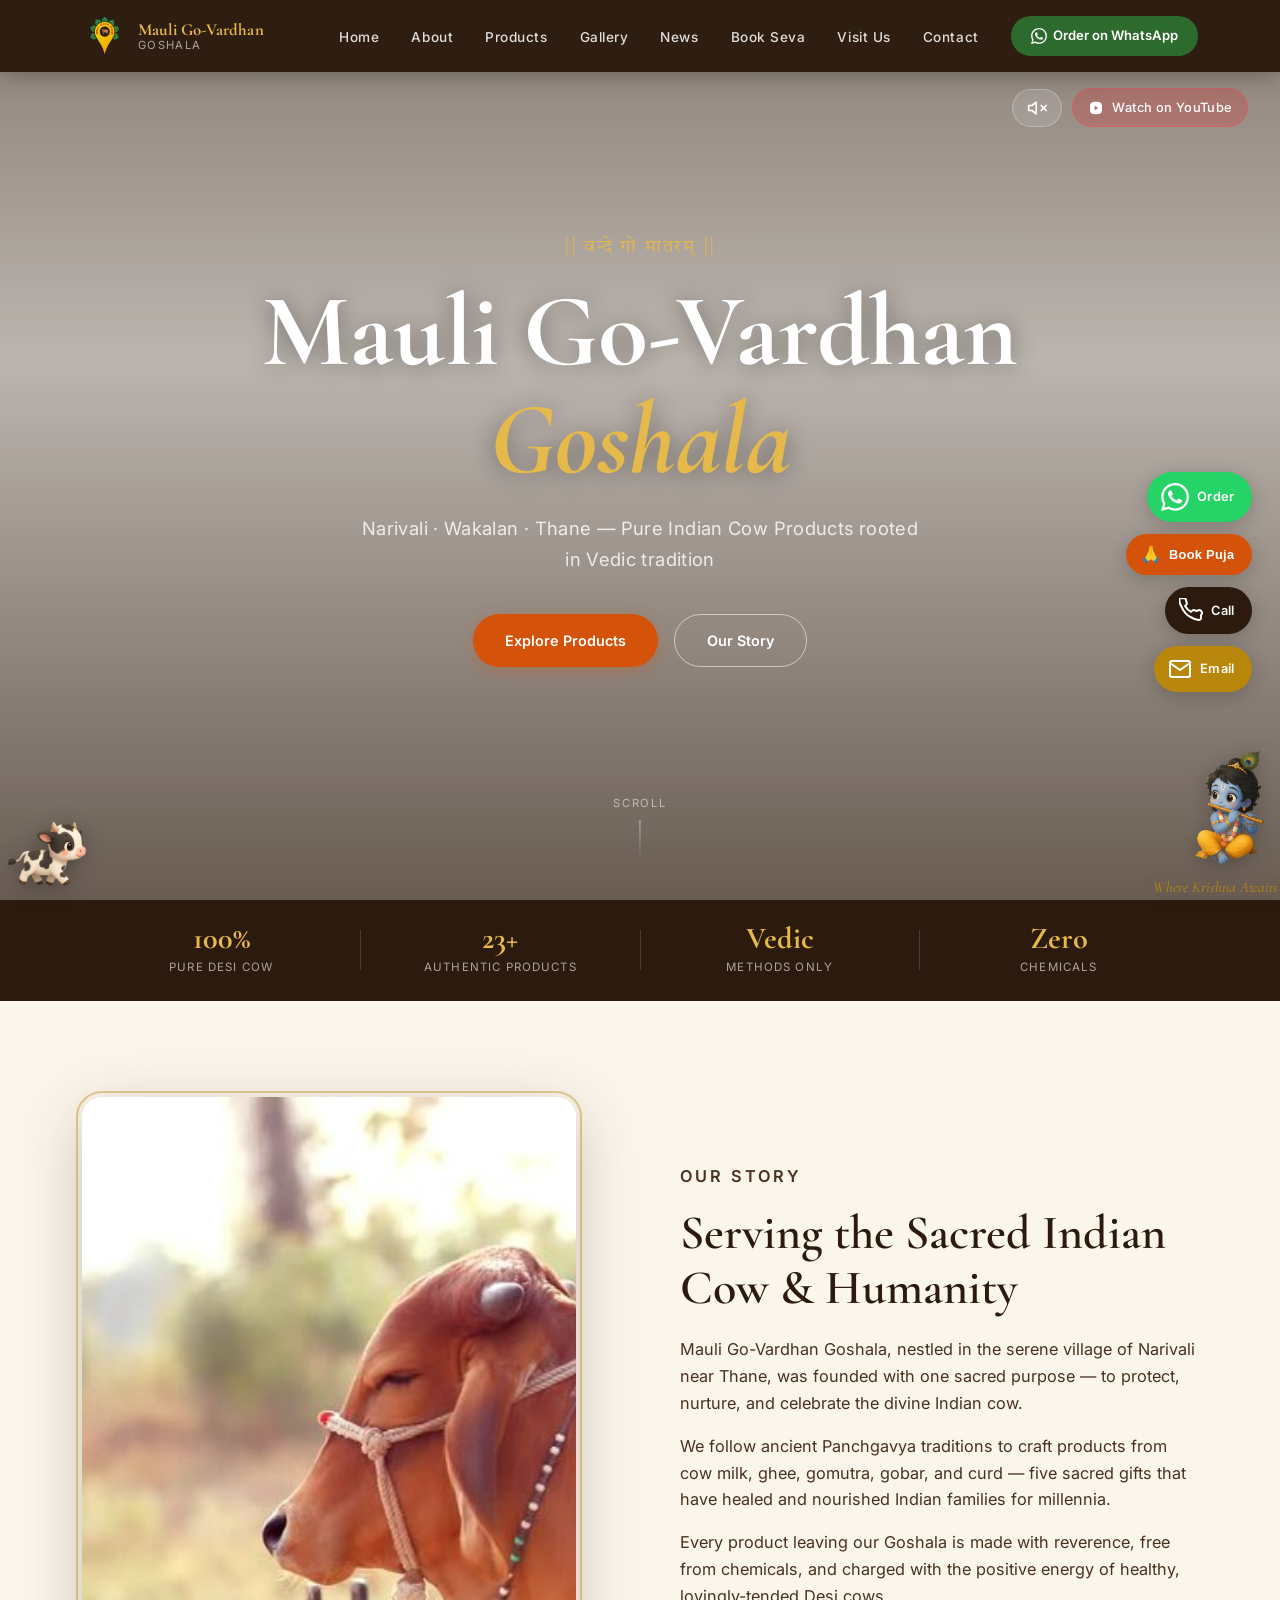
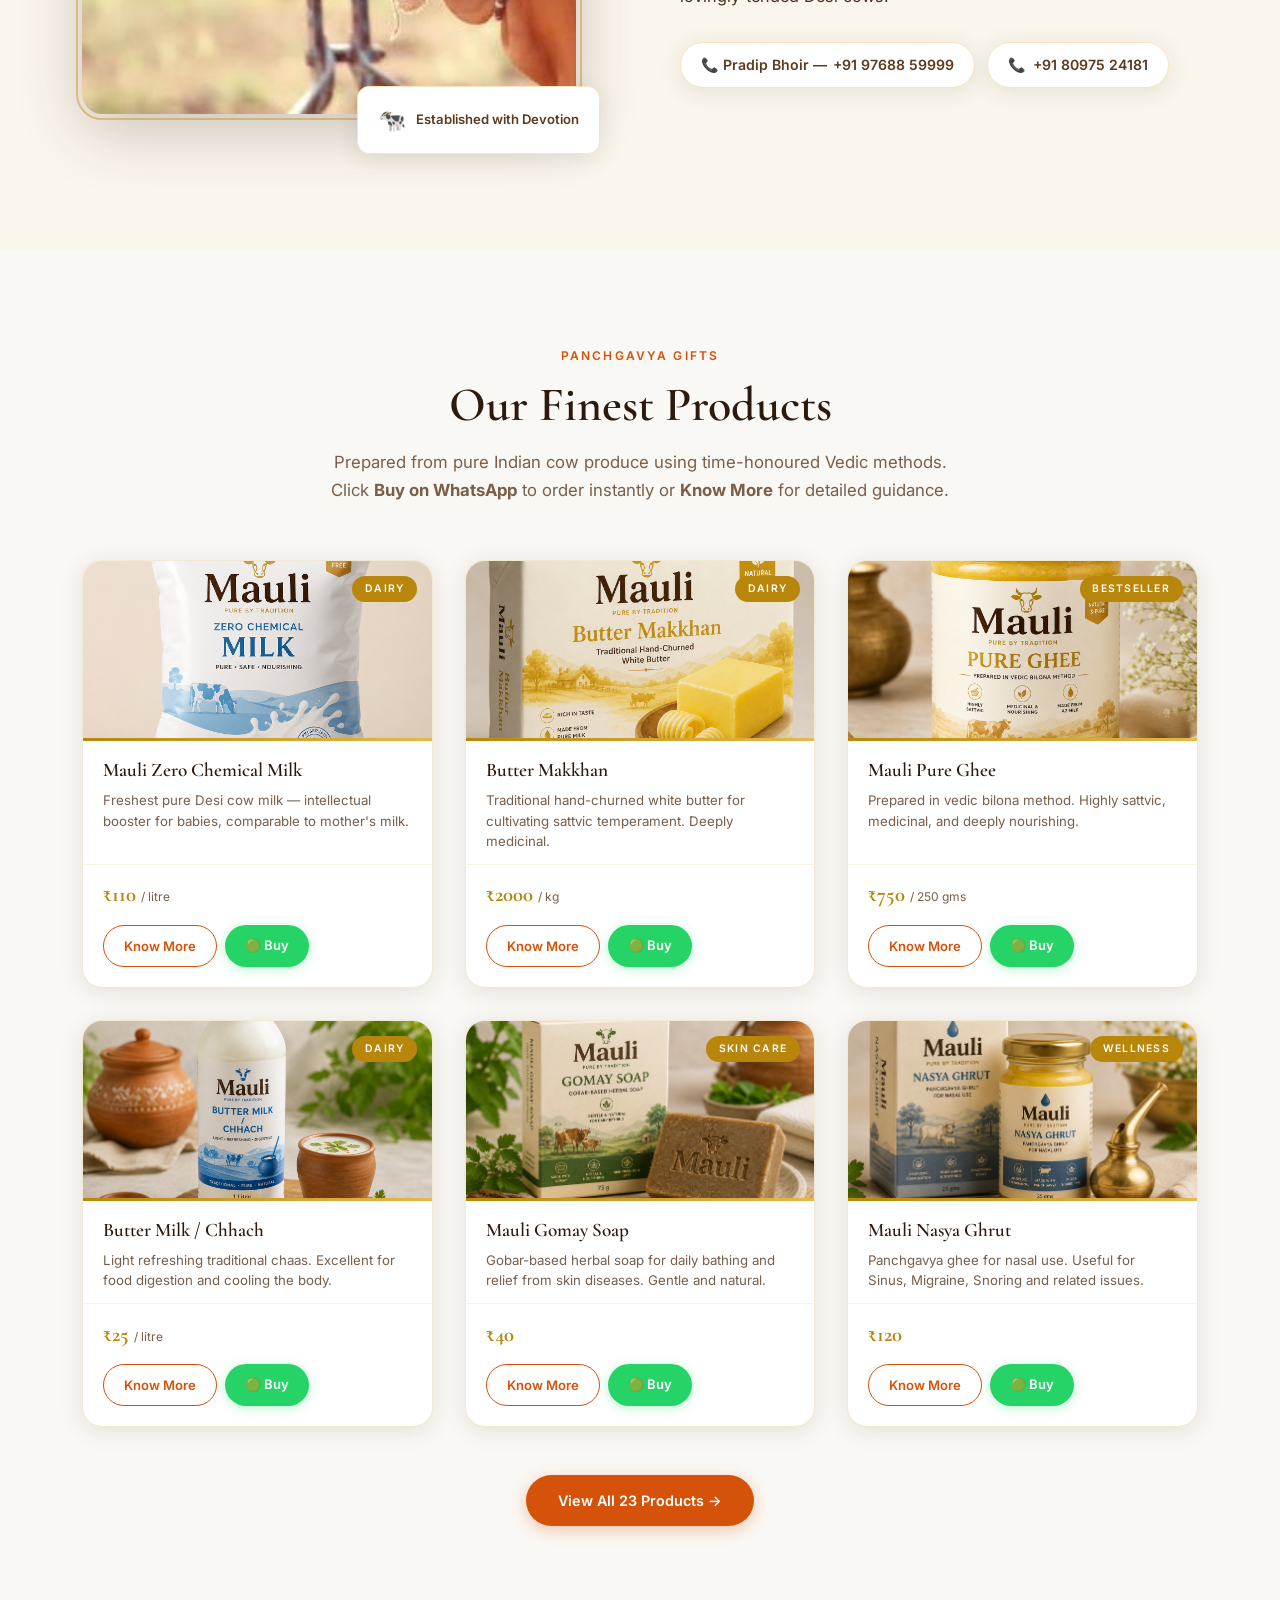
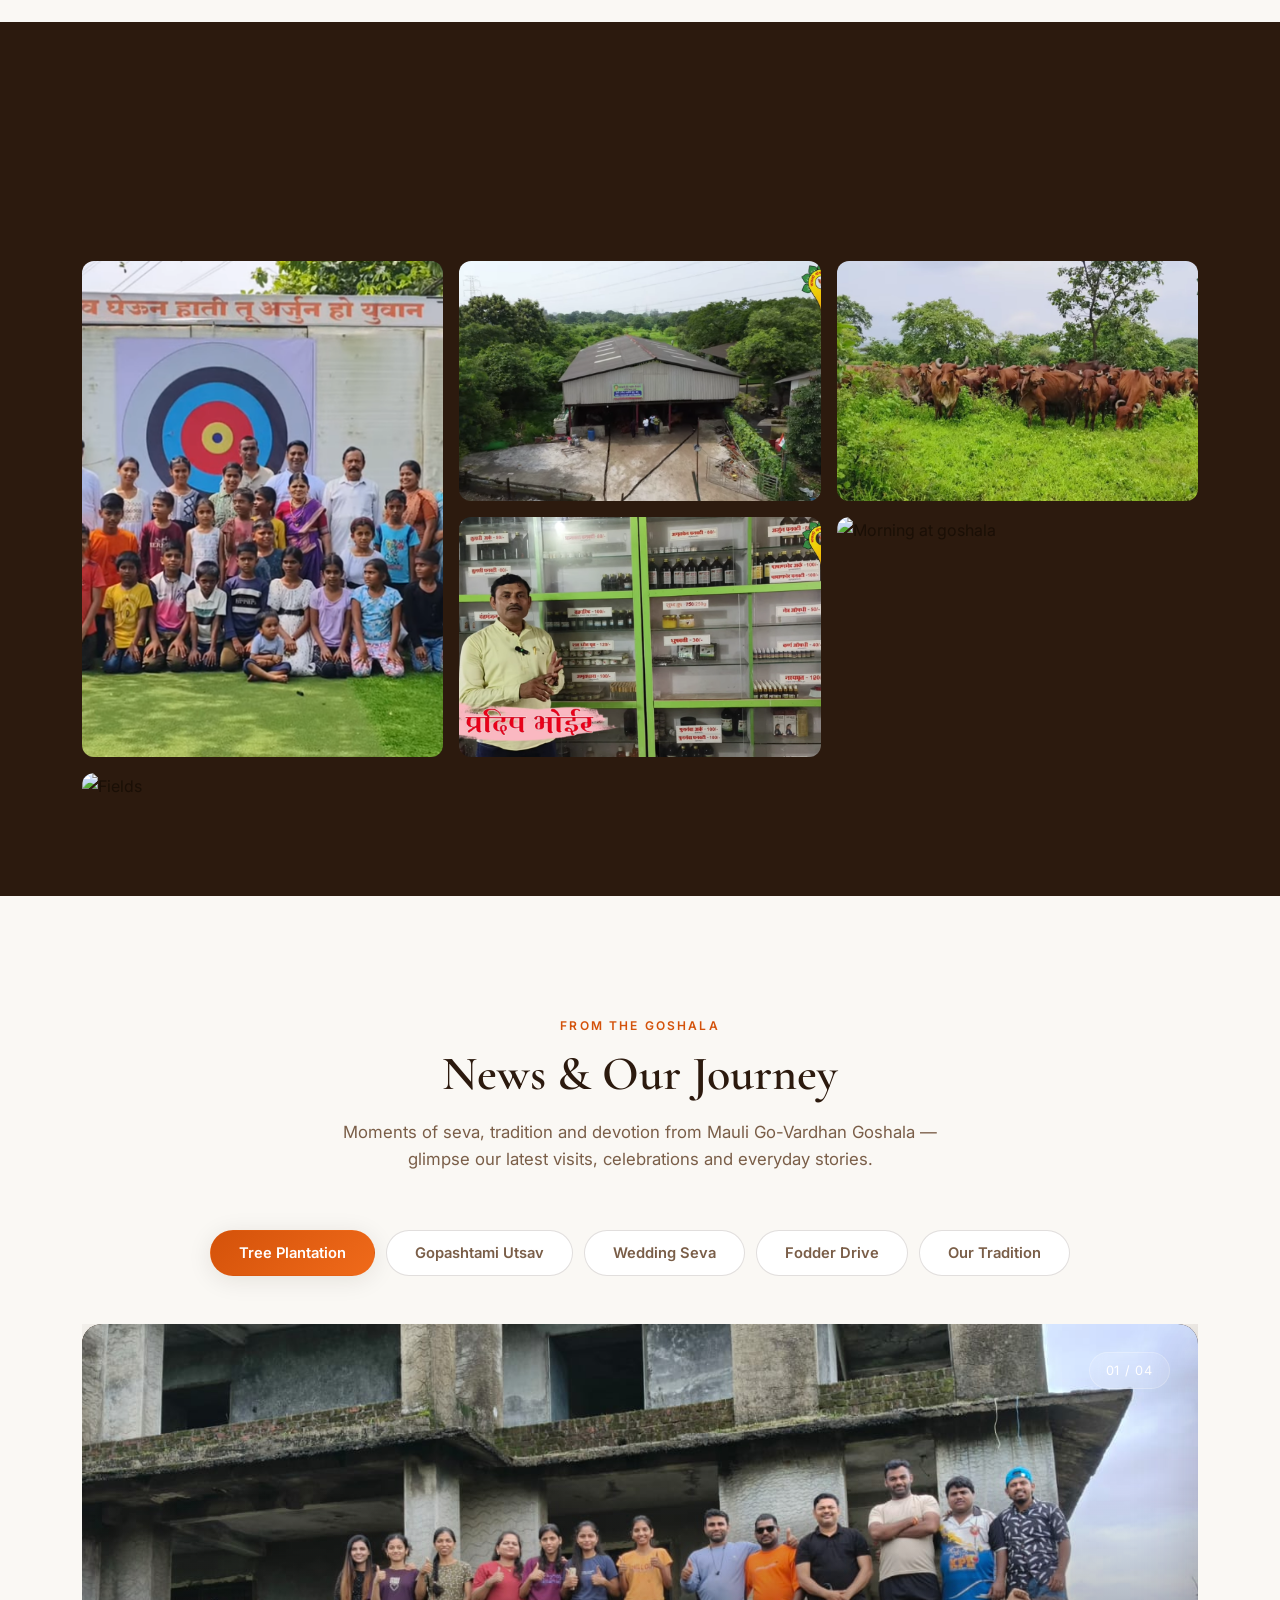
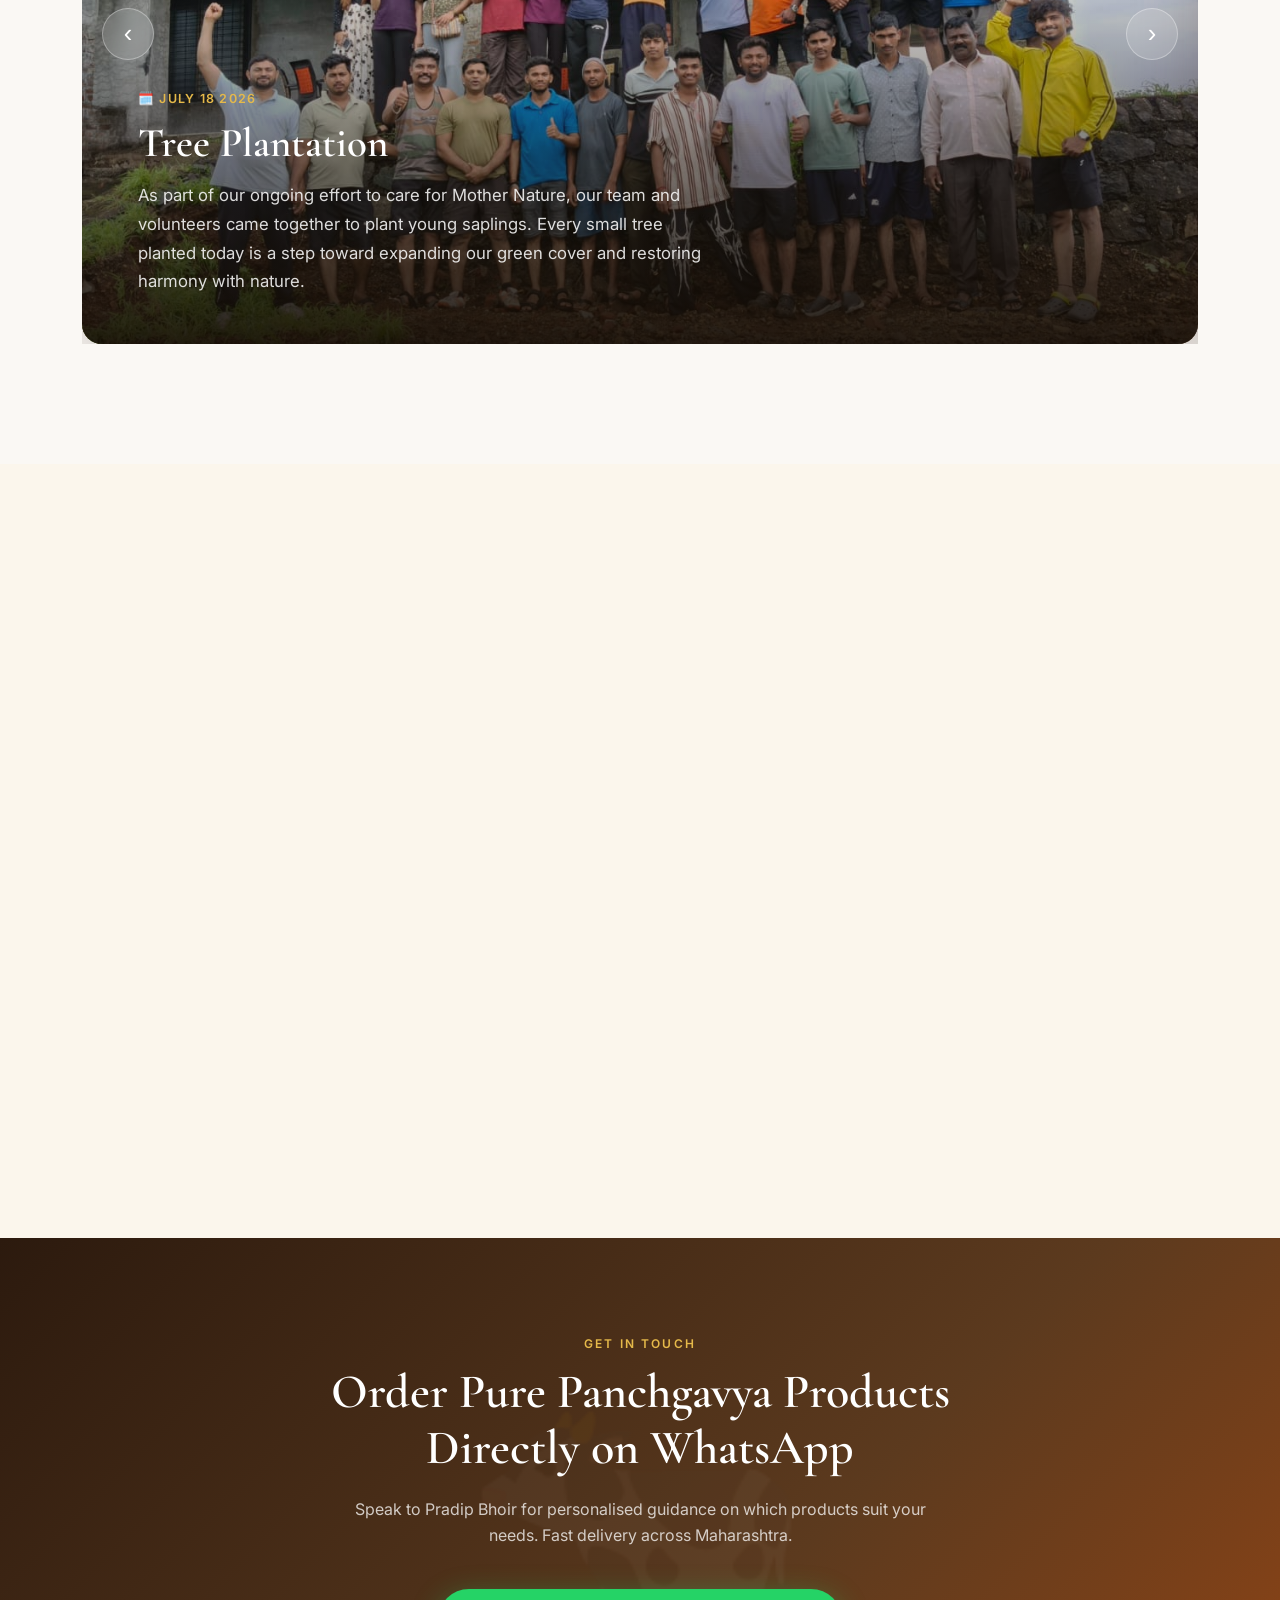
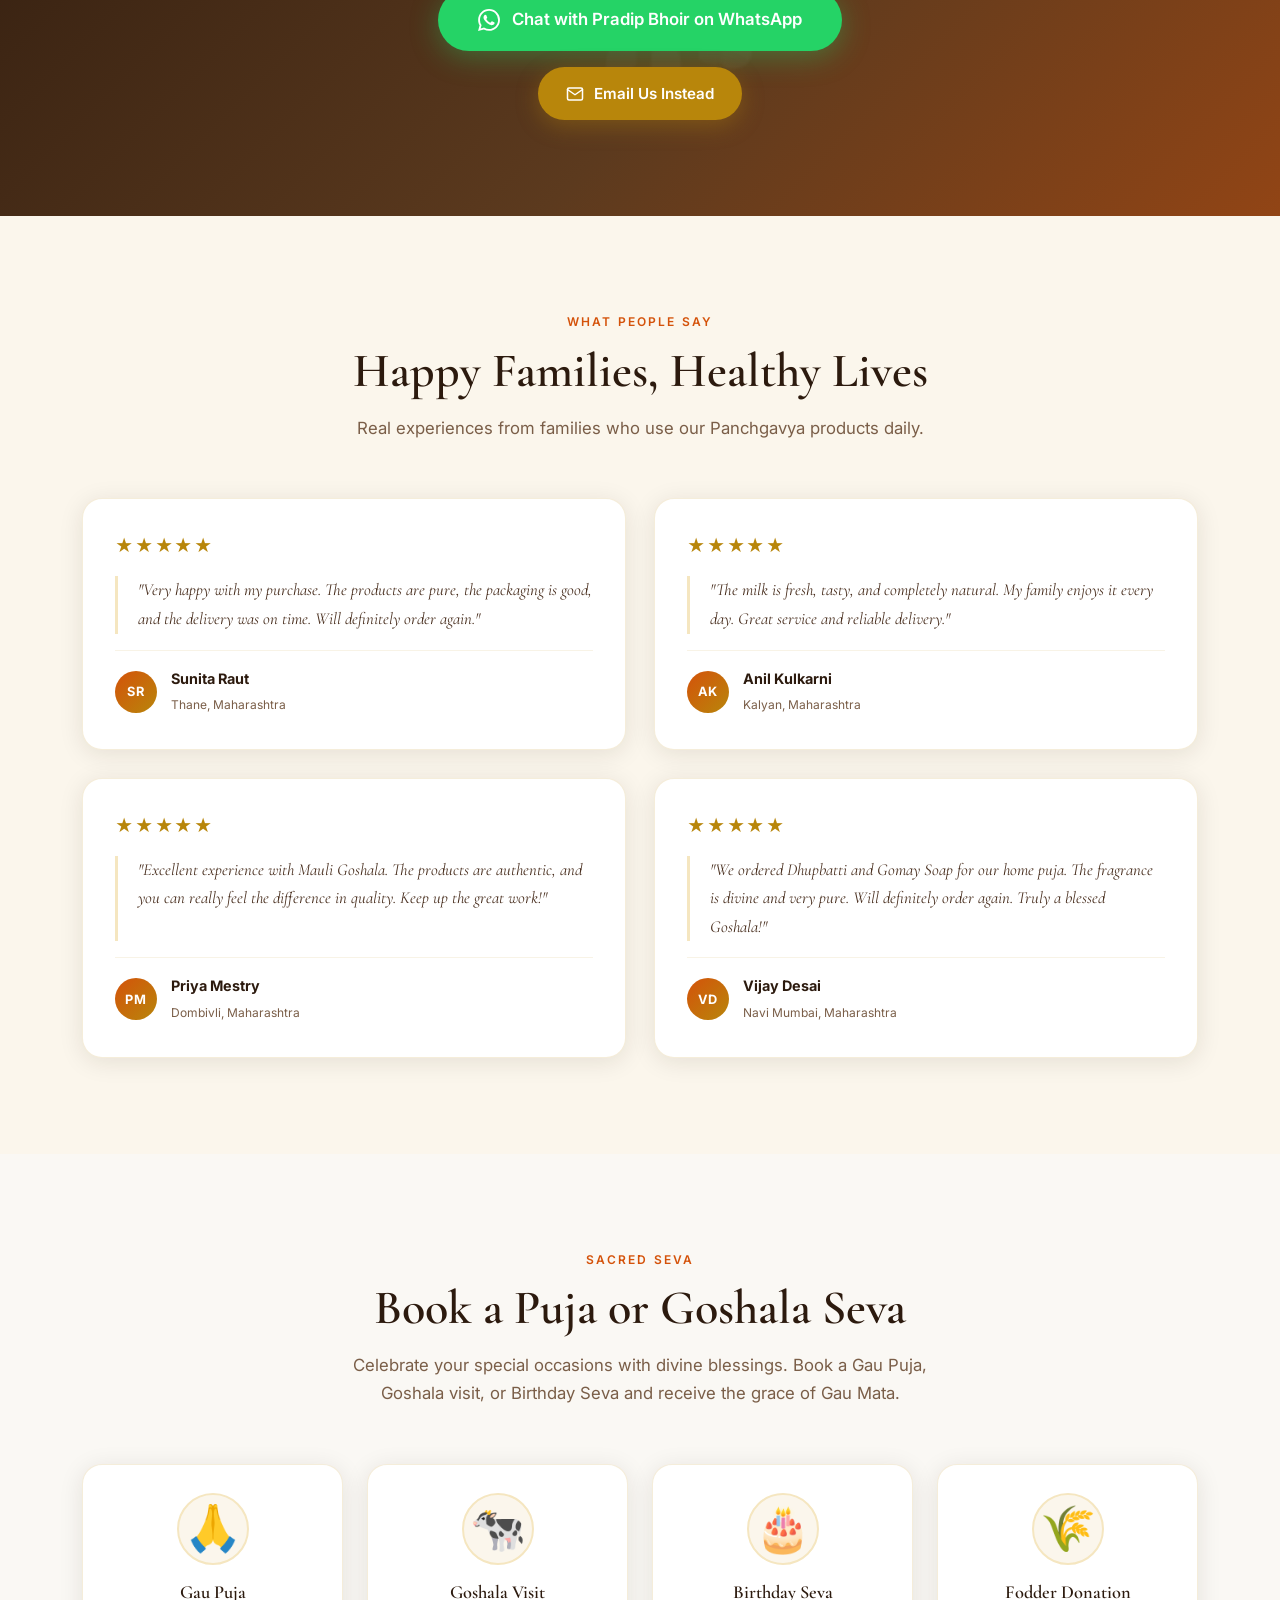
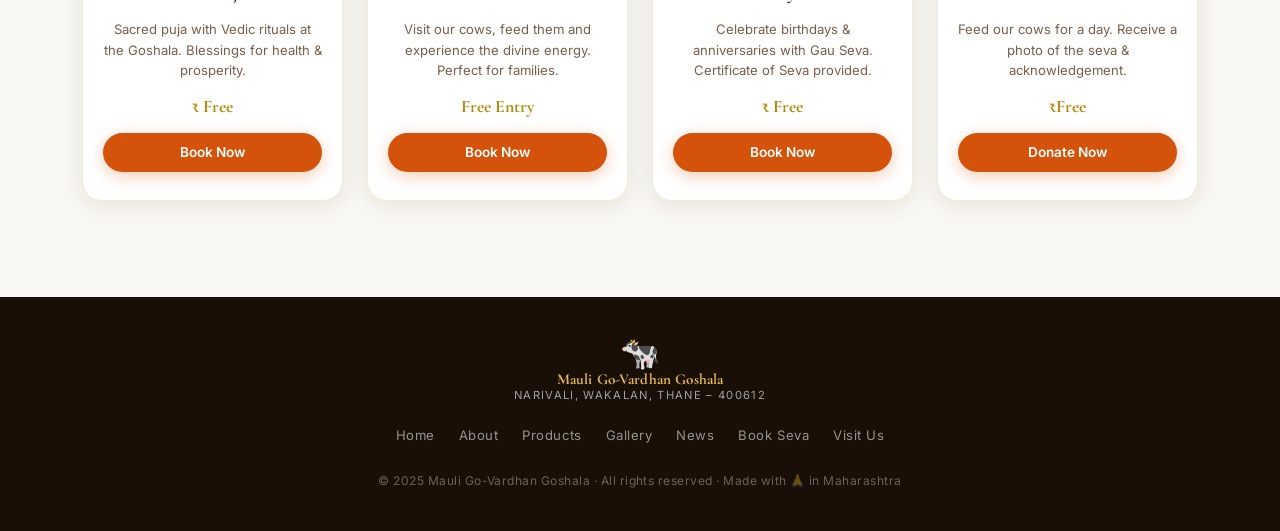
==== commit b7c8157e: "Update index.html" ====
--- a/index.html
+++ b/index.html
@@ -419,8 +419,8 @@
               </div>
               <div class="news-card">
                 <div class="news-card-media">
-                  <div class="news-media-tile"><img src="assets/WhatsApp Image 2026-07-20 at 3.51.59 PM (3).jpeg" /></div>
-                  <div class="news-media-tile"><img src="assets/WhatsApp Image 2026-07-20 at 3.52.02 PM (4).jpeg" /></div>
+                  <div class="news-media-tile"><img src="assets/WhatsApp Image 2026-07-20 at 3.51.56 PM (7).jpeg" /></div>
+                  <div class="news-media-tile"><img src="assets/WhatsApp Image 2026-07-20 at 3.52.02 PM (4).jpeg"style="object-position: 50% 30%;" /></div>
                   <div class="news-media-tile"><img src="assets/WhatsApp_Pbluepo1"/></div>
                 </div>
                 <div class="news-card-scrim"></div>
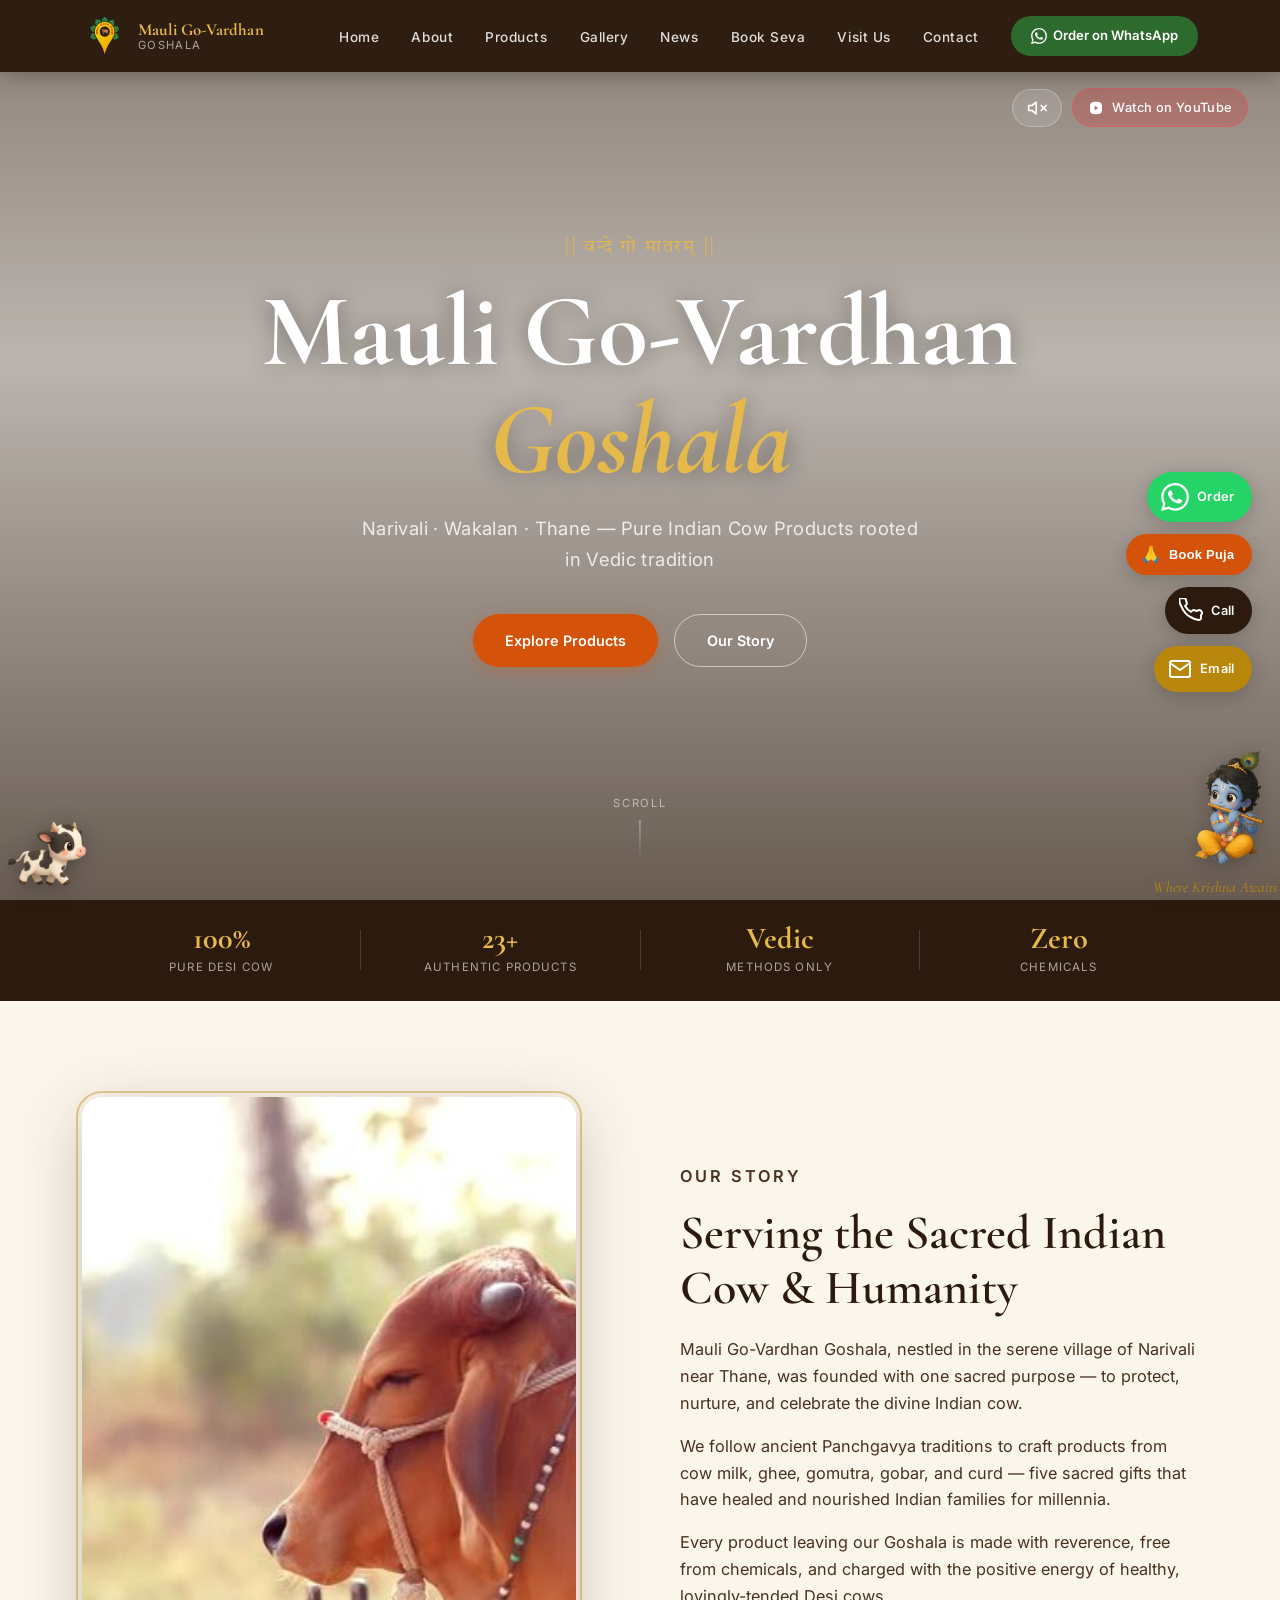
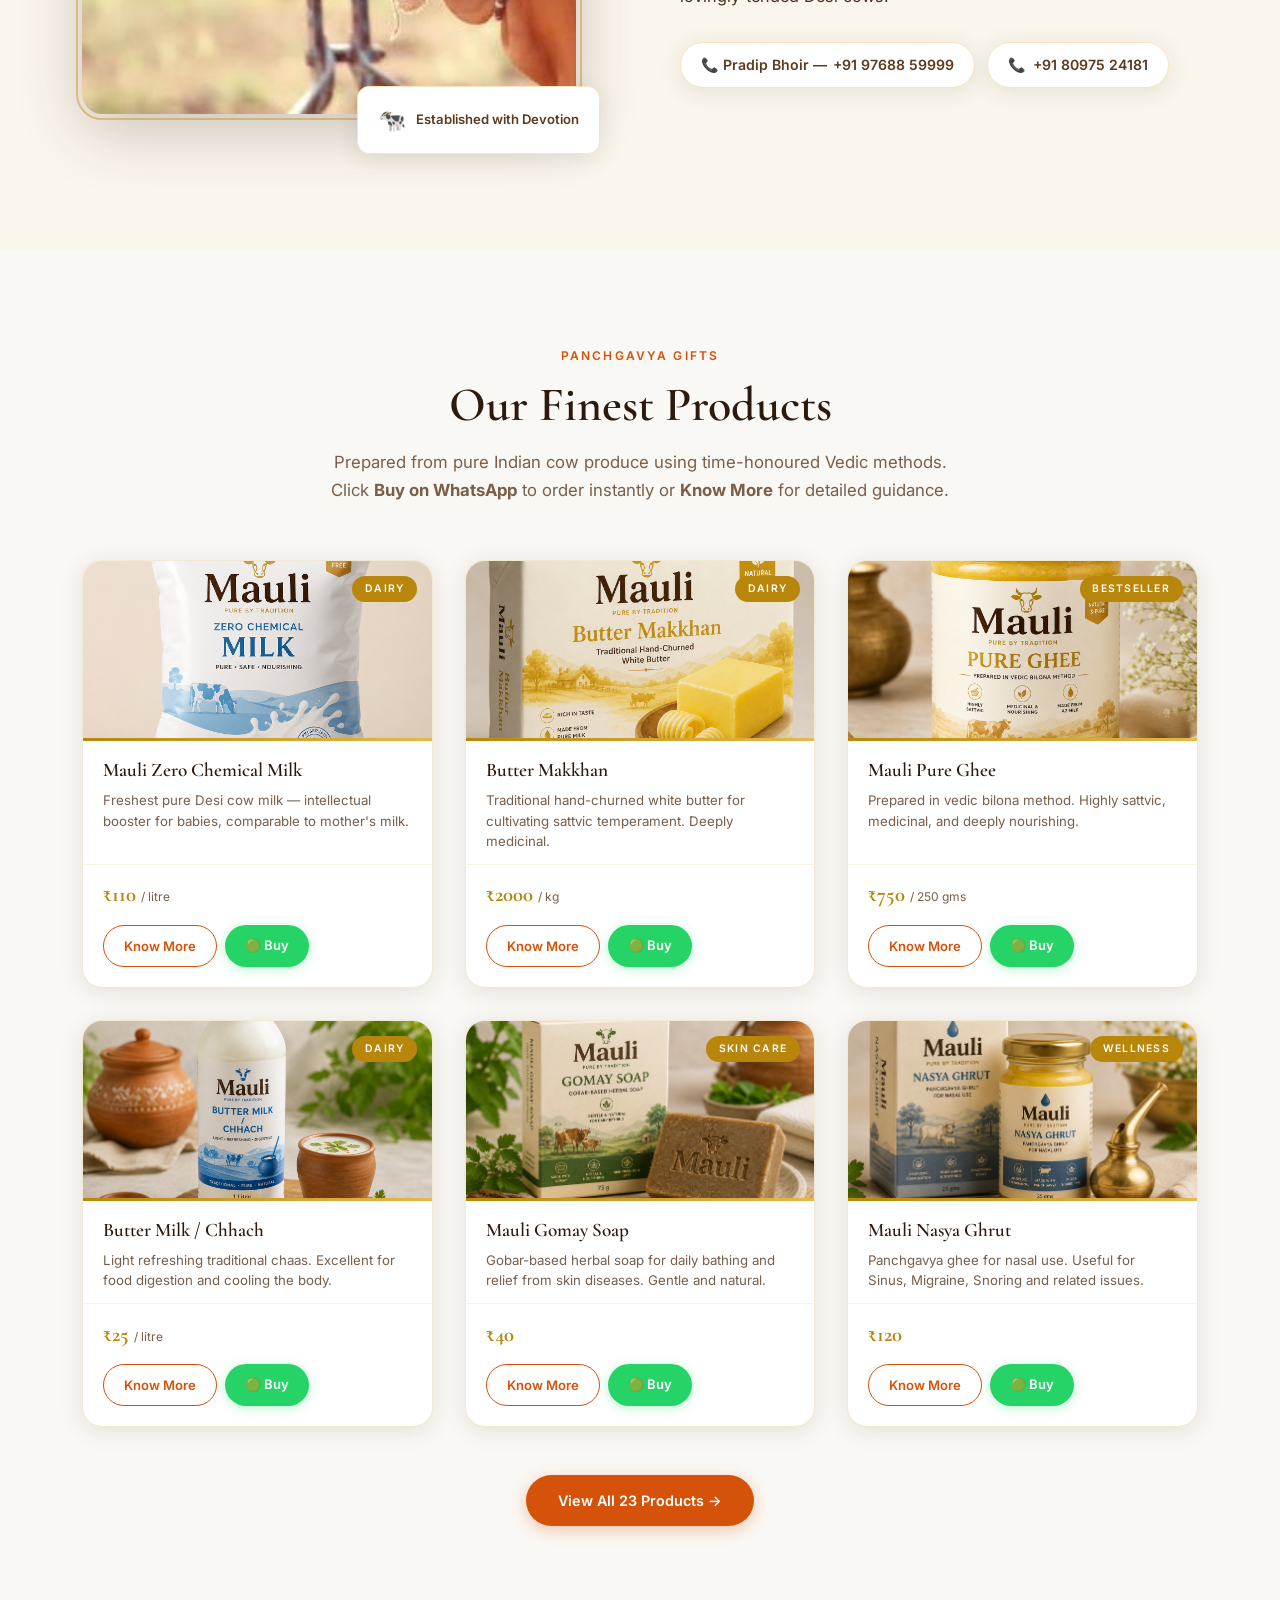
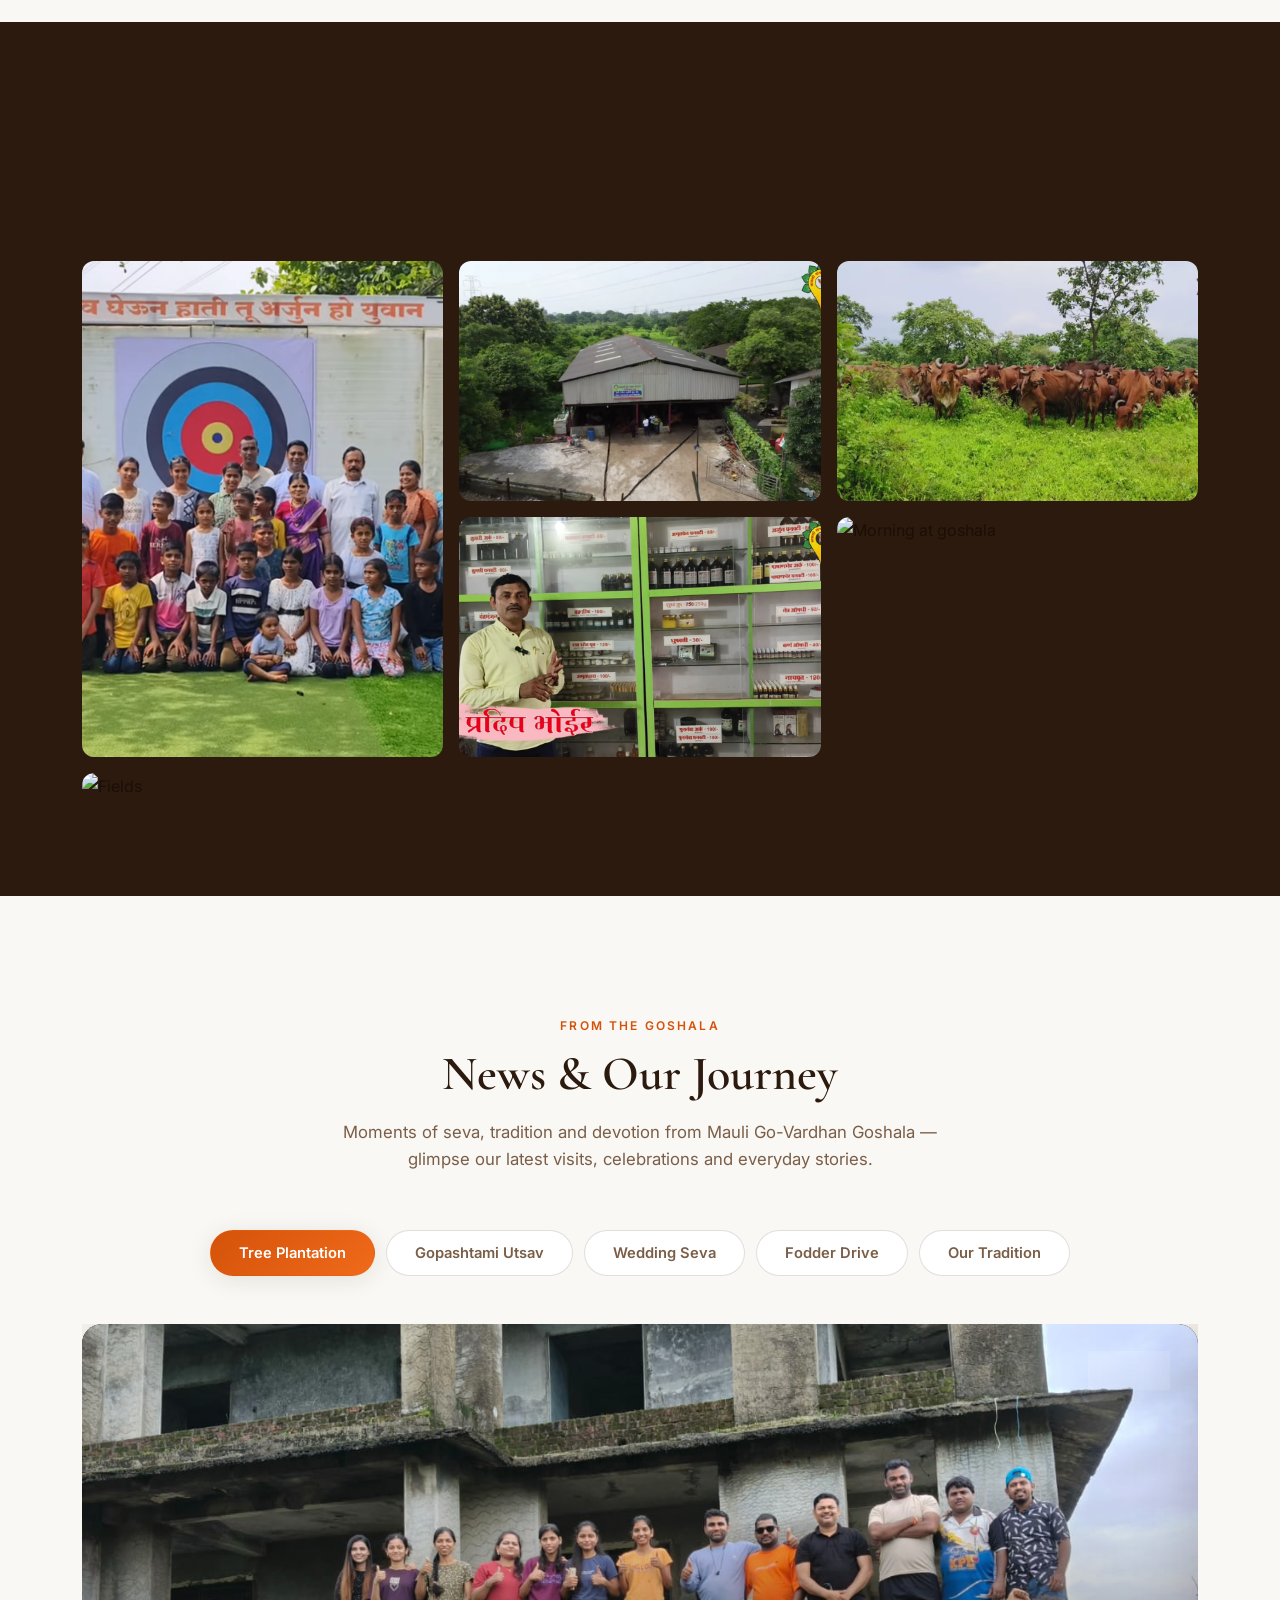
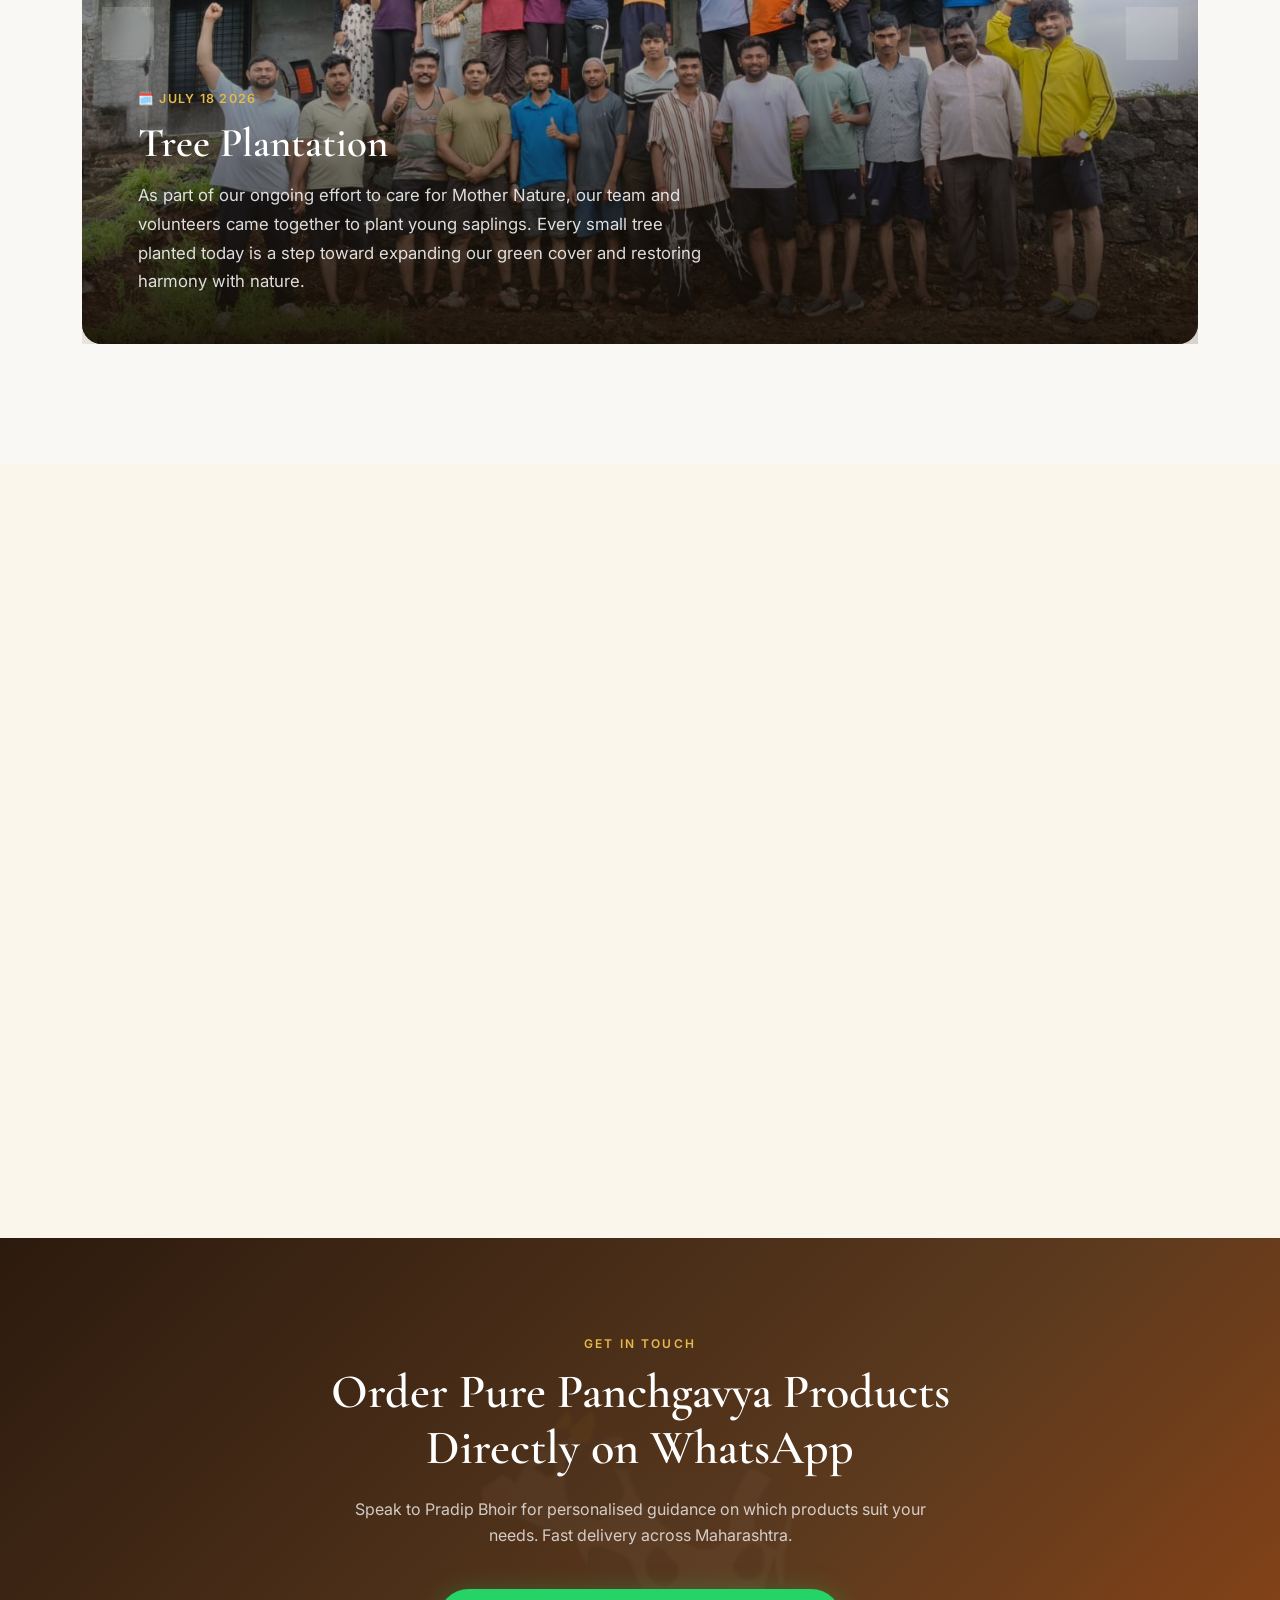
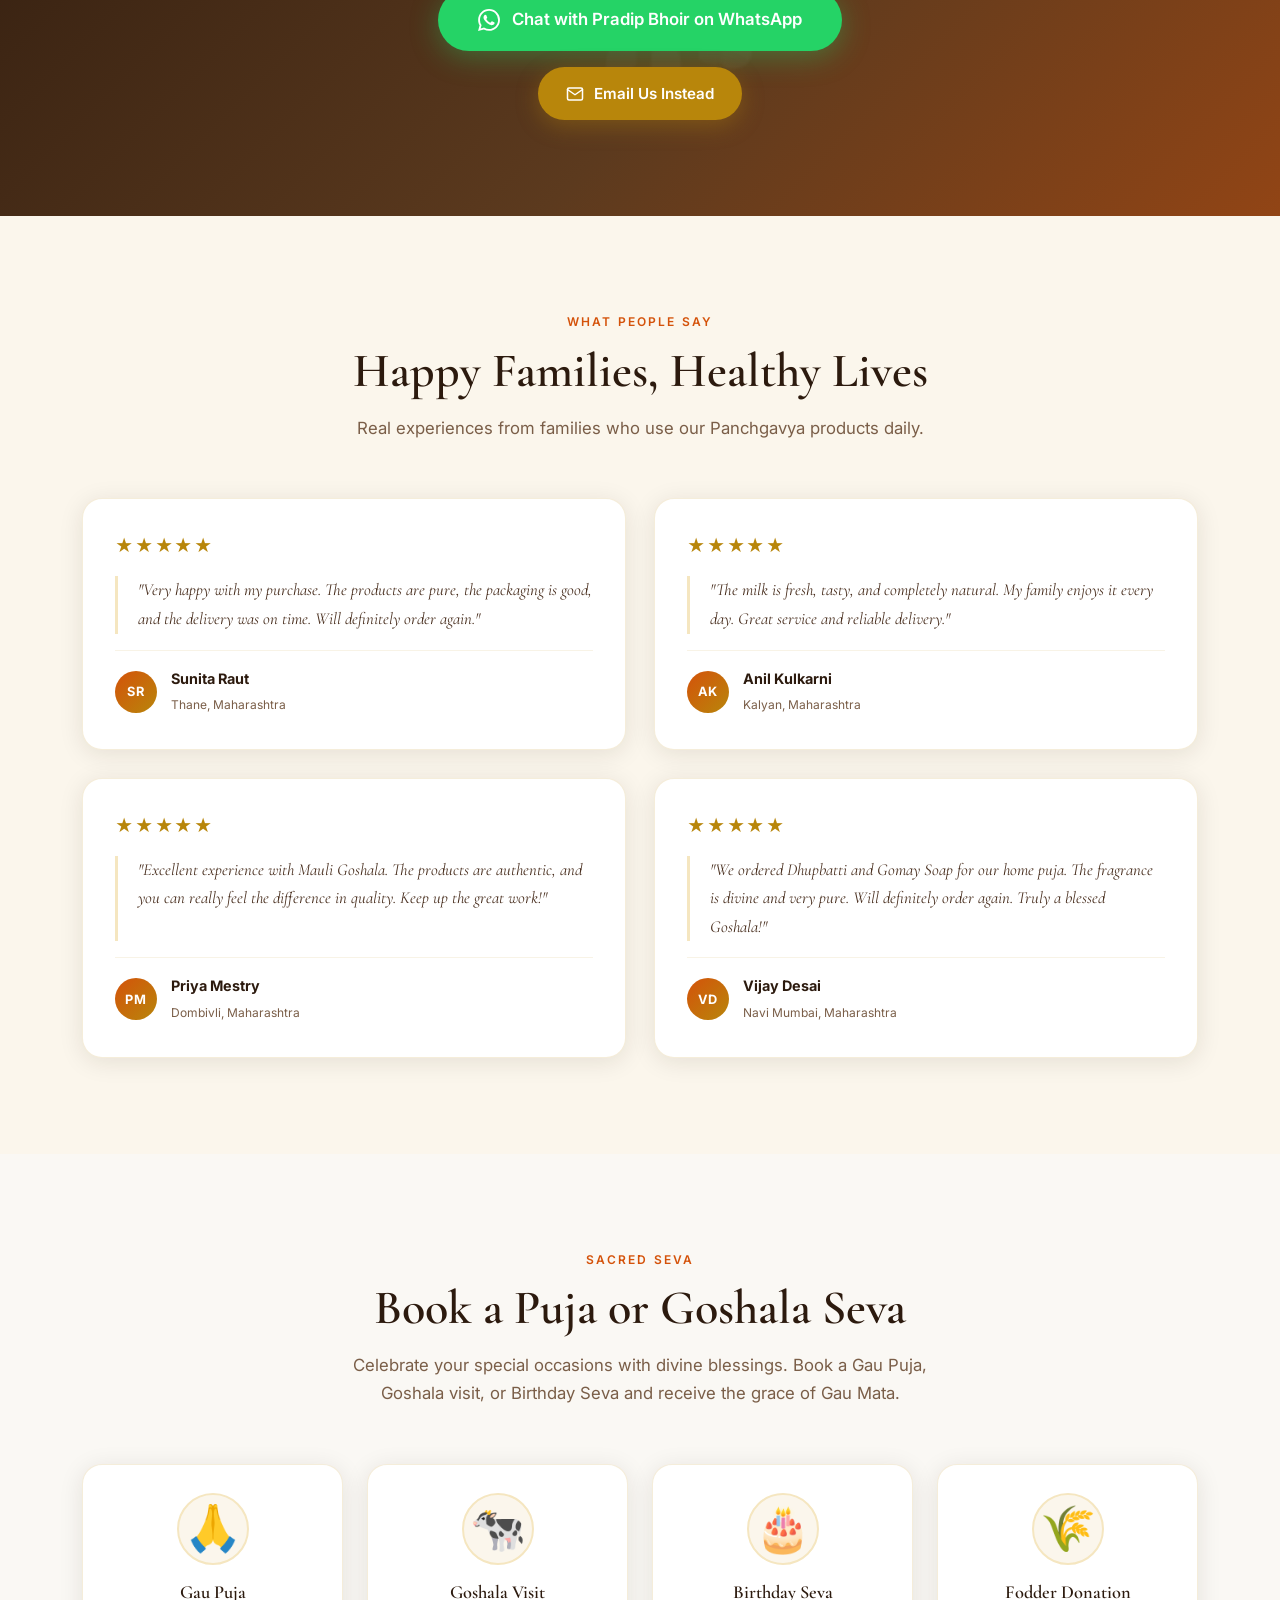
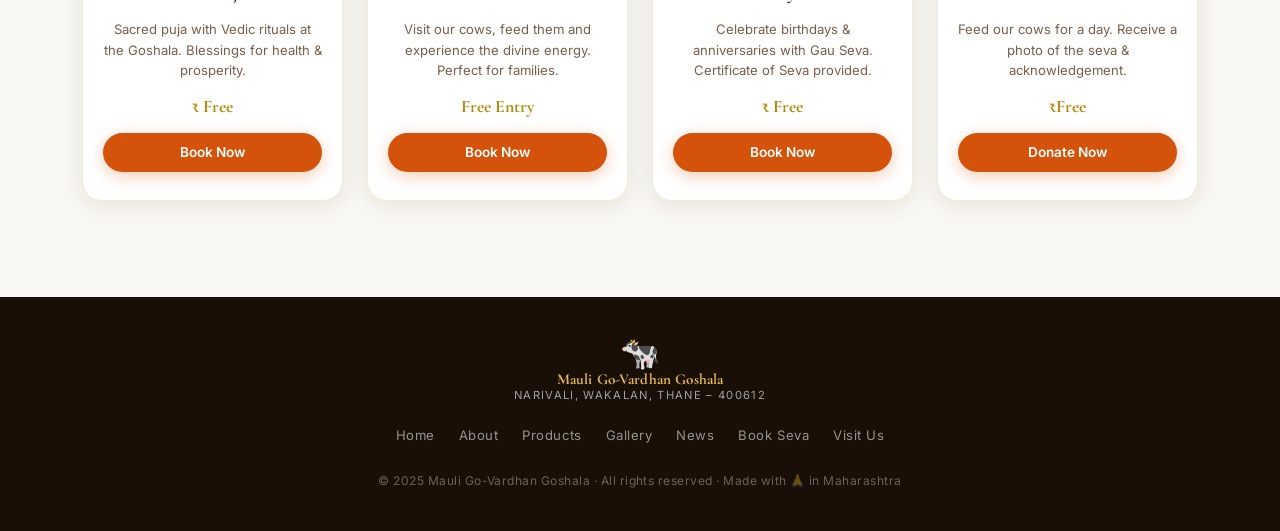
==== commit 1be78517: "Update index.html" ====
--- a/index.html
+++ b/index.html
@@ -384,7 +384,7 @@
                   <div class="news-media-tile"><img src="assets/WhatsApp_group" /></div>
                 </div>
                 <div class="news-card-scrim"></div>
-                <span class="news-card-index">01 / 04</span>
+                <span class="news-card-index">01 / 05</span>
                 <div class="news-card-content">
                   <span class="news-card-date">🗓️  July 18 2026</span>
                   <h4>Tree Plantation</h4>
@@ -398,7 +398,7 @@
                   <div class="news-media-tile"><img src="assets/WhatsApp_tiwarisir" alt="Aarti ceremony"style="object-position: 50% 30%;" /></div>
                 </div>
                 <div class="news-card-scrim"></div>
-                <span class="news-card-index">02 / 04</span>
+                <span class="news-card-index">02 / 05</span>
                 <div class="news-card-content">
                   <span class="news-card-date">🗓️ 18 July 2026</span>
                   <h4>Rooted in Seva</h4>
@@ -410,7 +410,7 @@
                   <div class="news-media-tile"><img src="assets/WhatsApp_girl" alt="Community feast" /></div>
                 </div>
                 <div class="news-card-scrim"></div>
-                <span class="news-card-index">03 / 04</span>
+                <span class="news-card-index">03 / 05</span>
                 <div class="news-card-content">
                   <span class="news-card-date">🗓️ 18 July 2026</span>
                   <h4>Planting Hope, Nurturing Nature</h4>
@@ -424,7 +424,21 @@
                   <div class="news-media-tile"><img src="assets/WhatsApp_Pbluepo1"/></div>
                 </div>
                 <div class="news-card-scrim"></div>
-                <span class="news-card-index">04 / 04</span>
+                <span class="news-card-index">04 / 05</span>
+                <div class="news-card-content">
+                  <span class="news-card-date">🗓️ 18 July 2026</span>
+                  <h4>Greening the Earth: Our Tree Trip</h4>
+                  <p>Our volunteers gathered to plant dozens of saplings across the land—nurturing nature, restoring our green footprint, and caring for the environment step by step.</p>
+                </div>
+              </div>
+              <div class="news-card">
+                <div class="news-card-media">
+                  <div class="news-media-tile"><img src="assets/WhatsApp Image 2026-07-20 at 3.51.56 PM (7).jpeg" /></div>
+                  <div class="news-media-tile"><img src="assets/WhatsApp Image 2026-07-20 at 3.52.02 PM (4).jpeg"style="object-position: 50% 30%;" /></div>
+                  <div class="news-media-tile"><img src="assets/WhatsApp_Pbluepo1"/></div>
+                </div>
+                <div class="news-card-scrim"></div>
+                <span class="news-card-index">05 / 05</span>
                 <div class="news-card-content">
                   <span class="news-card-date">🗓️ 18 July 2026</span>
                   <h4>Greening the Earth: Our Tree Trip</h4>
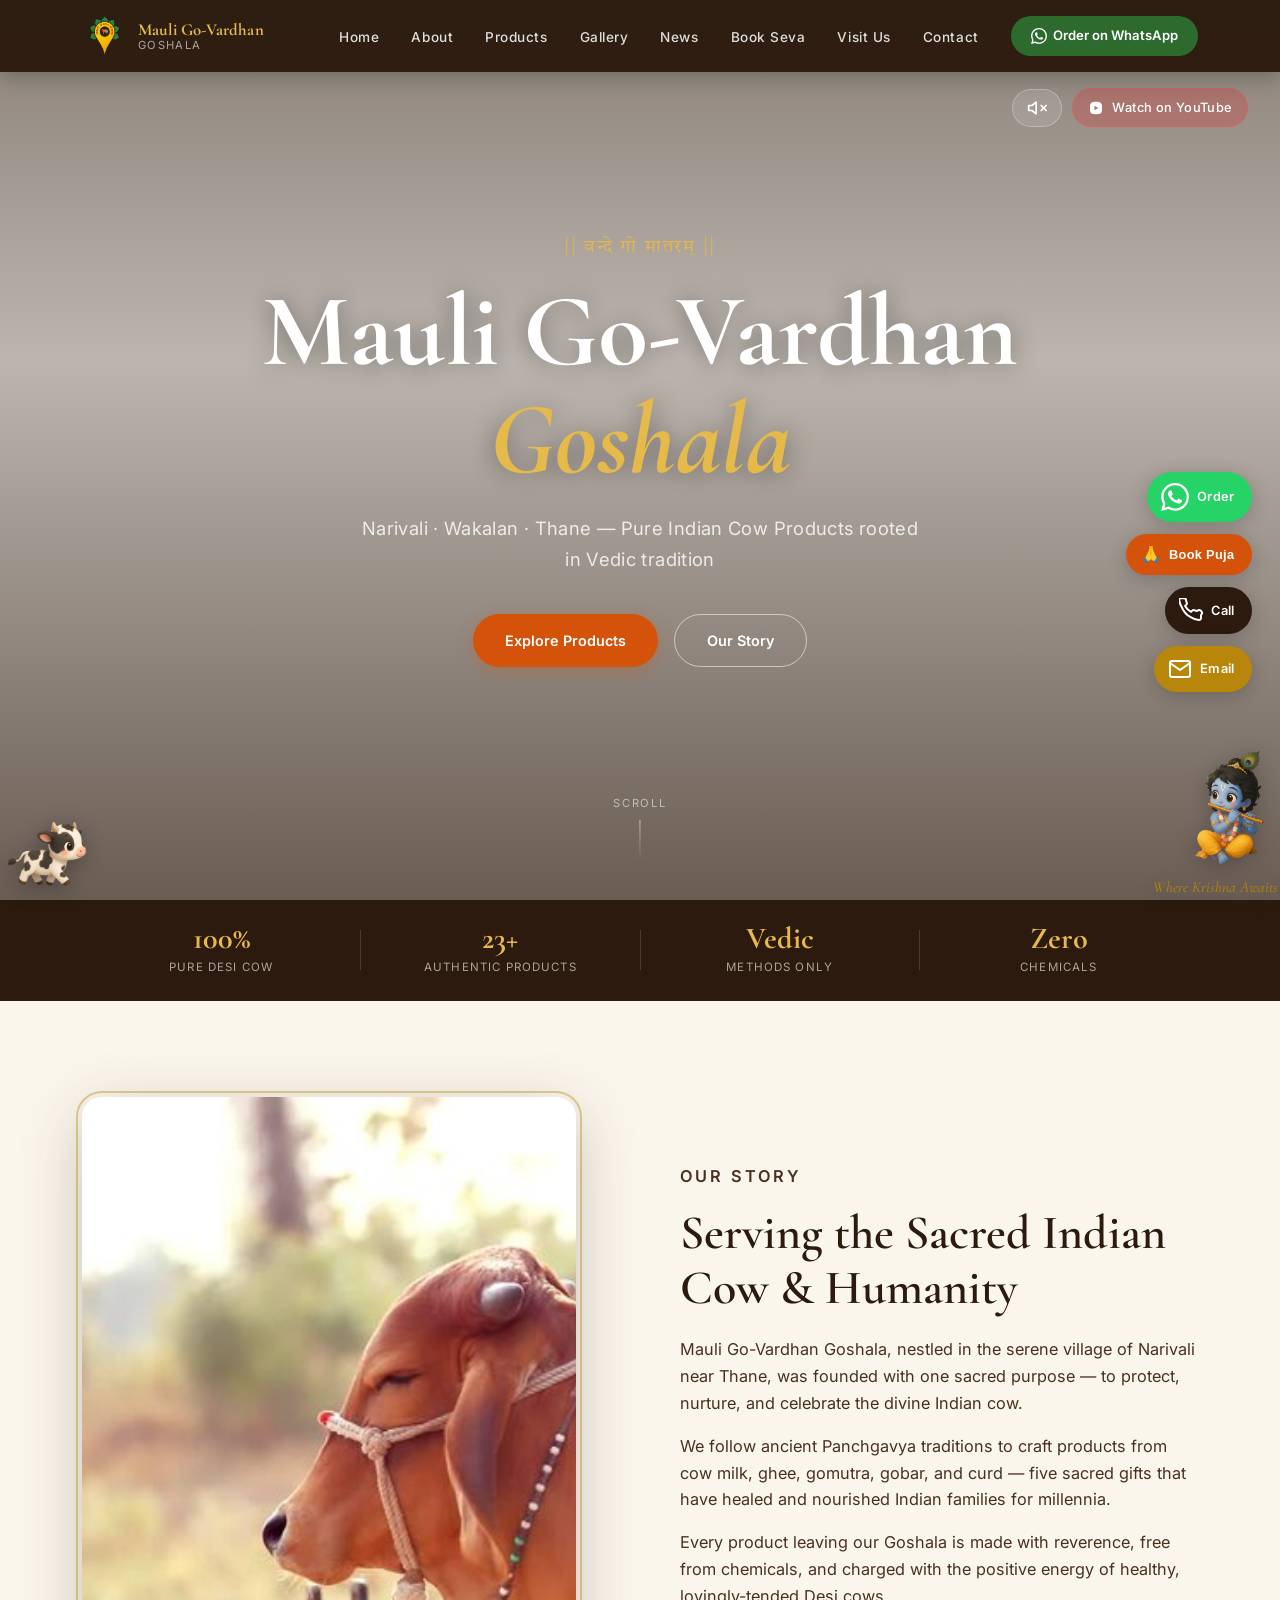
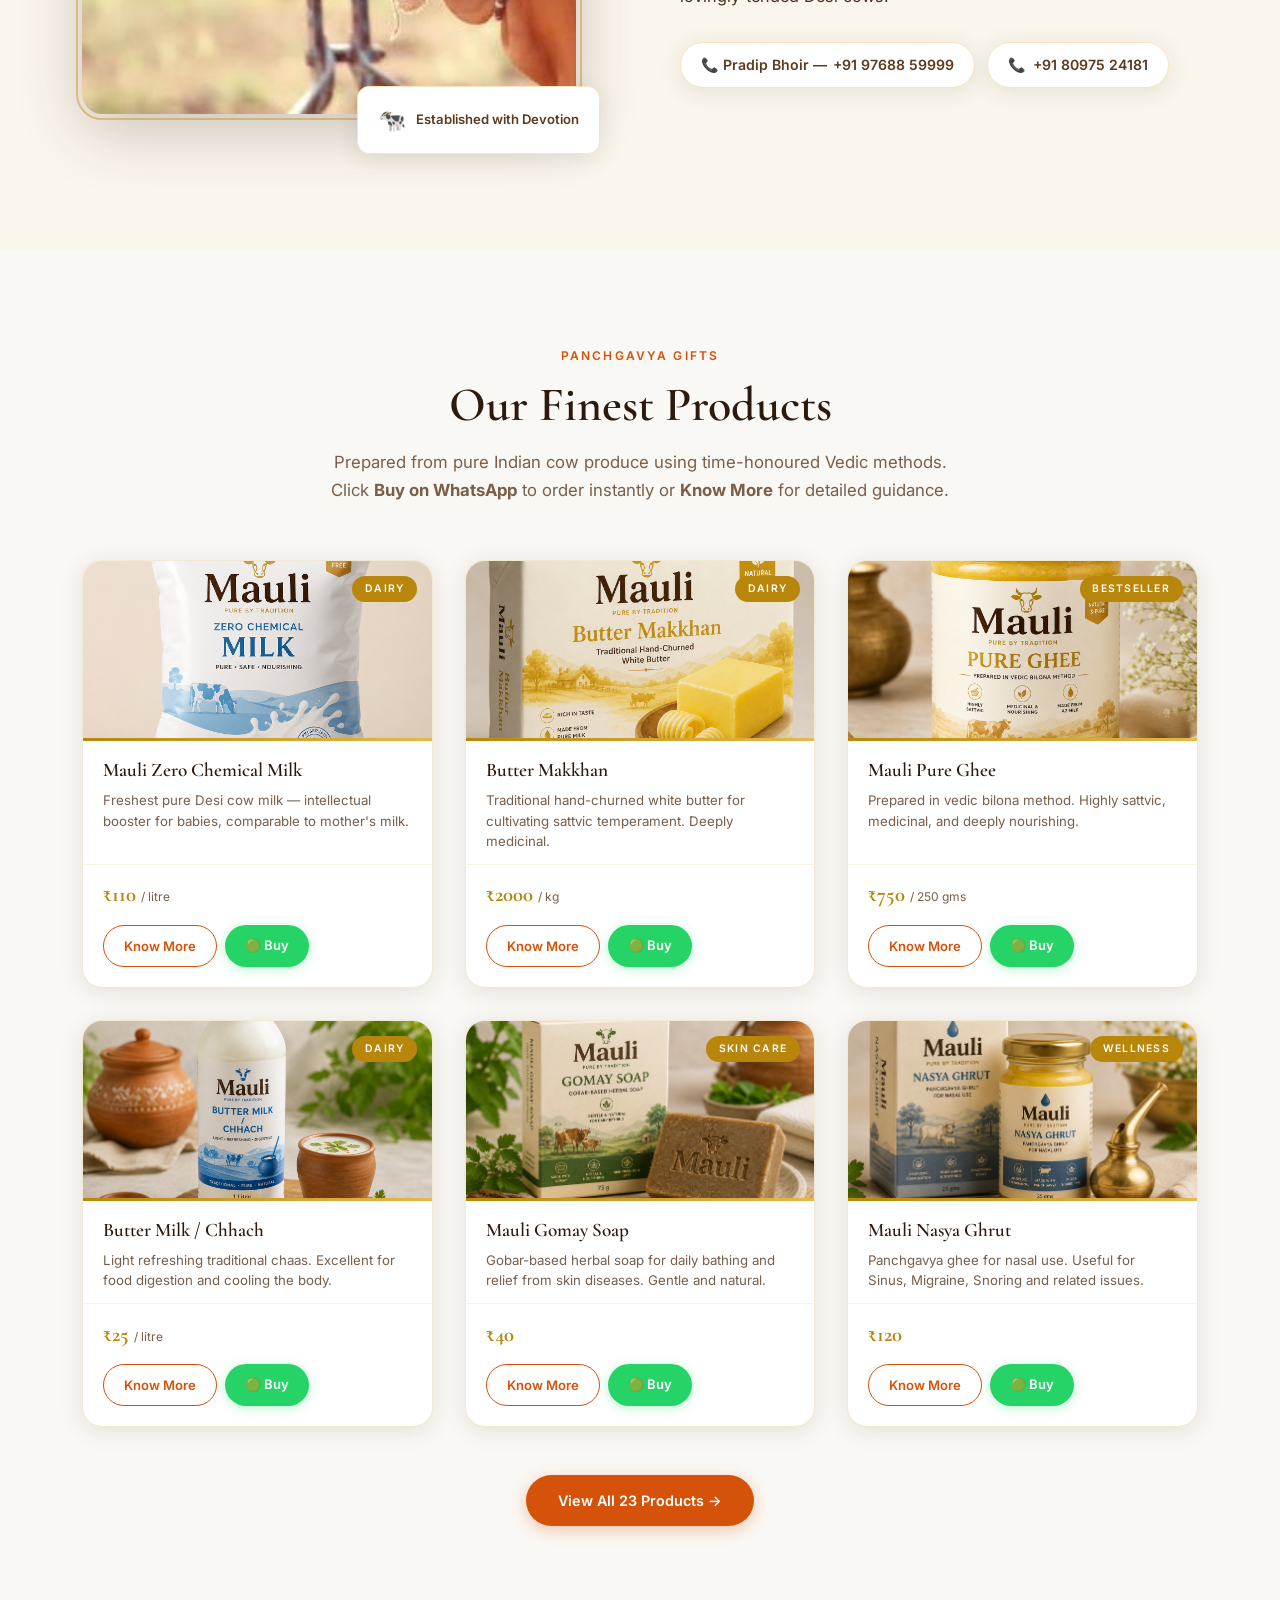
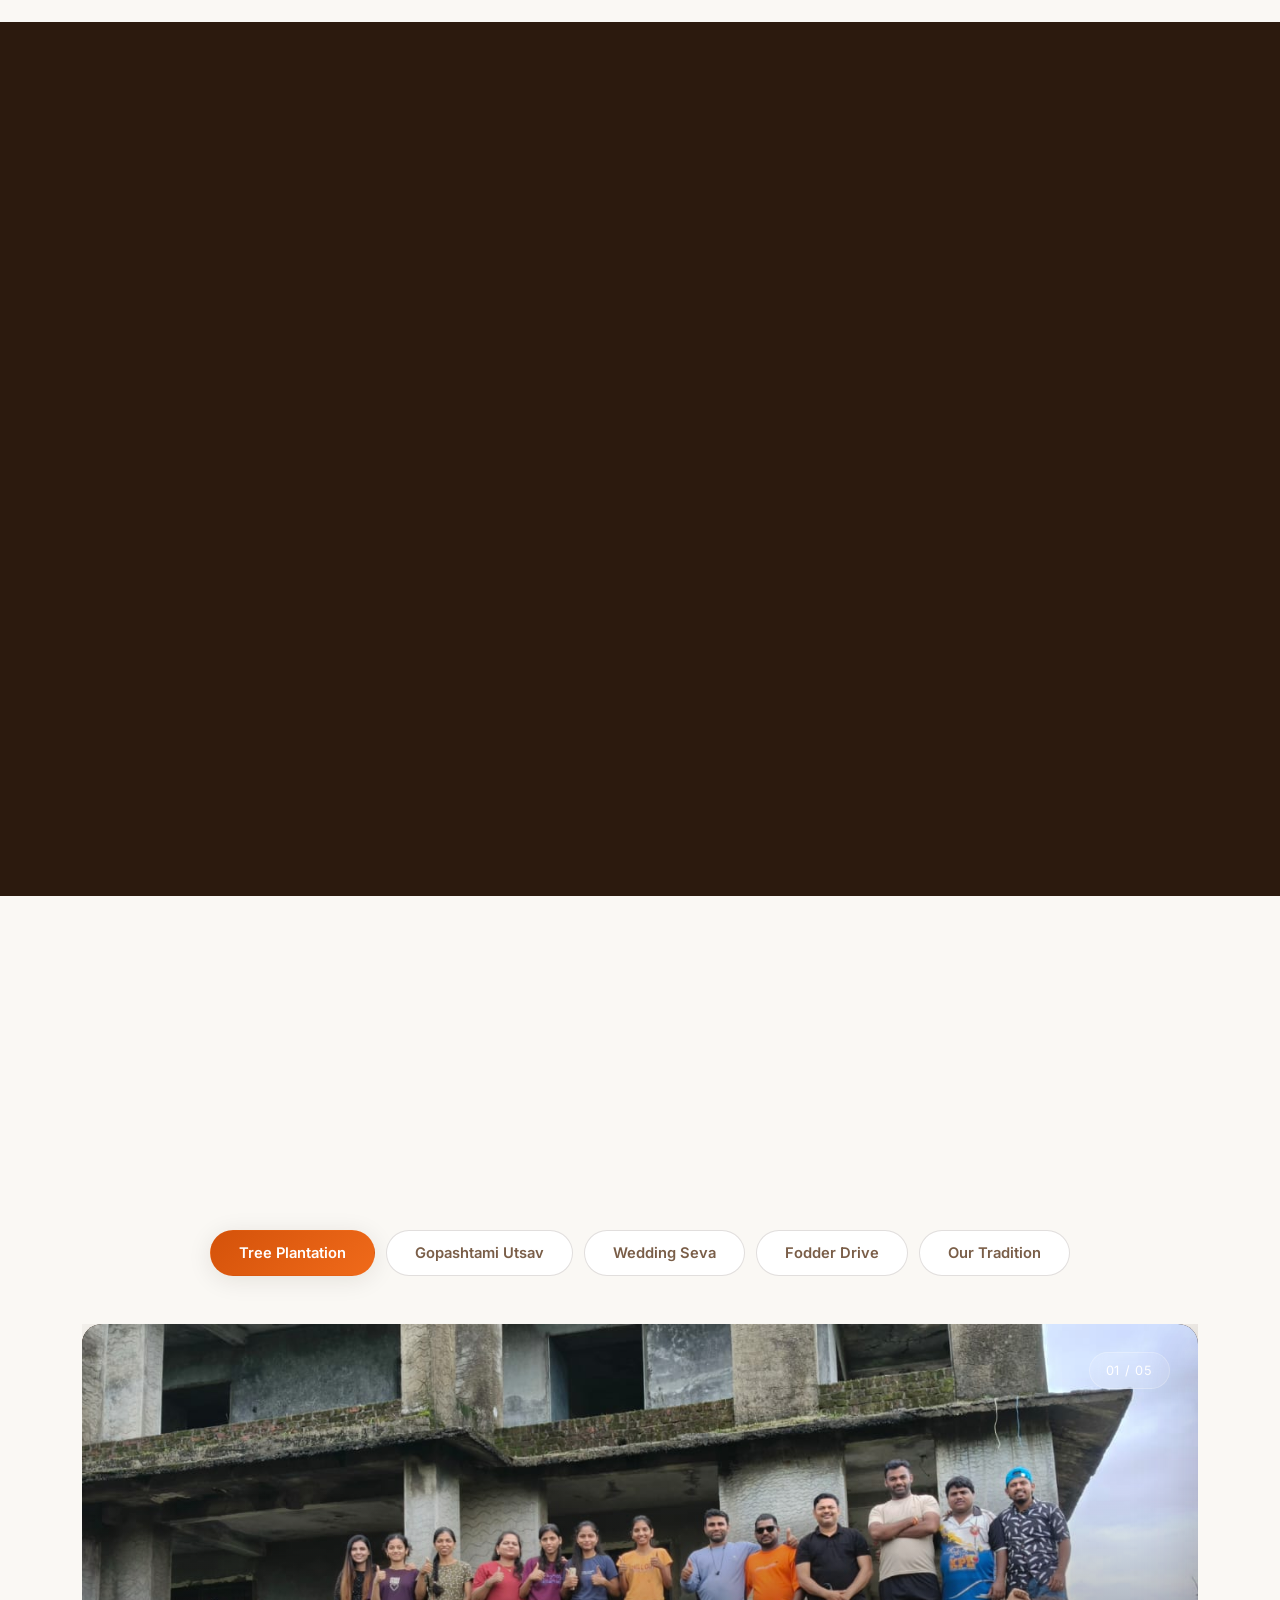
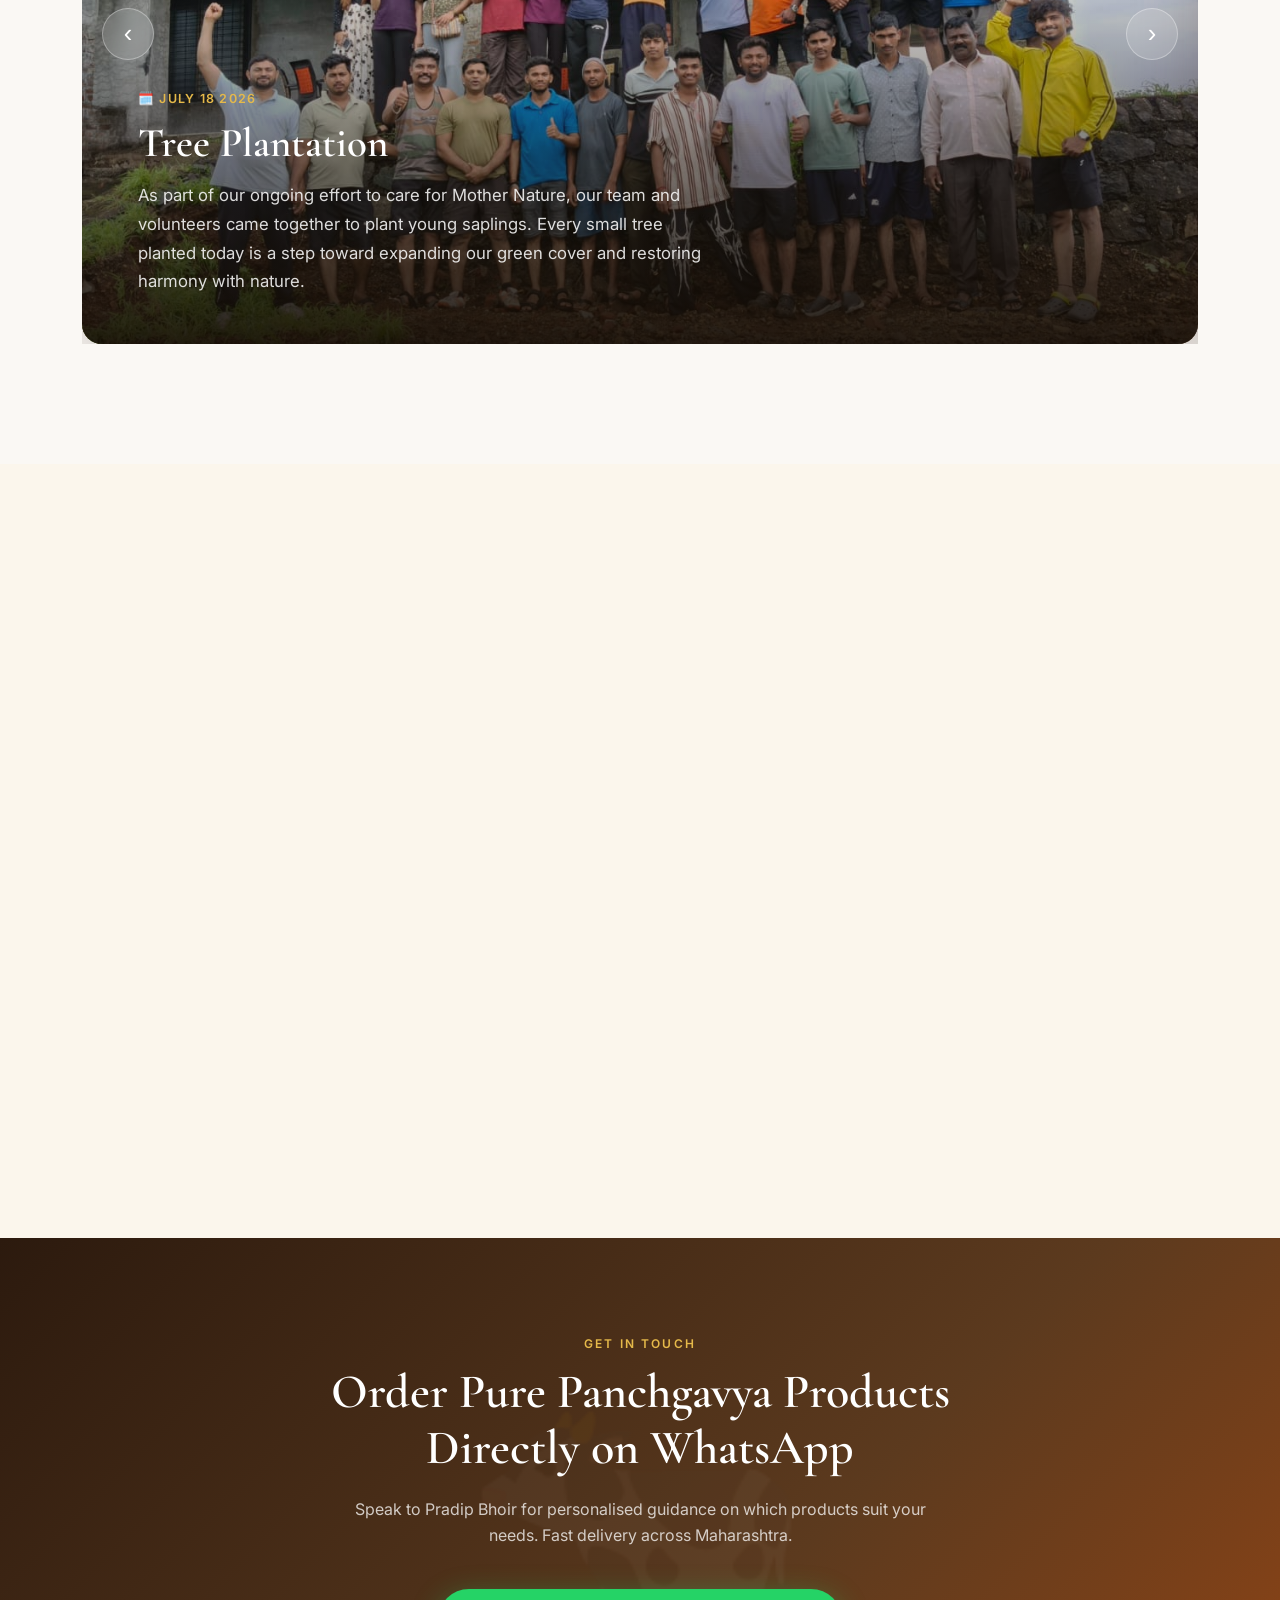
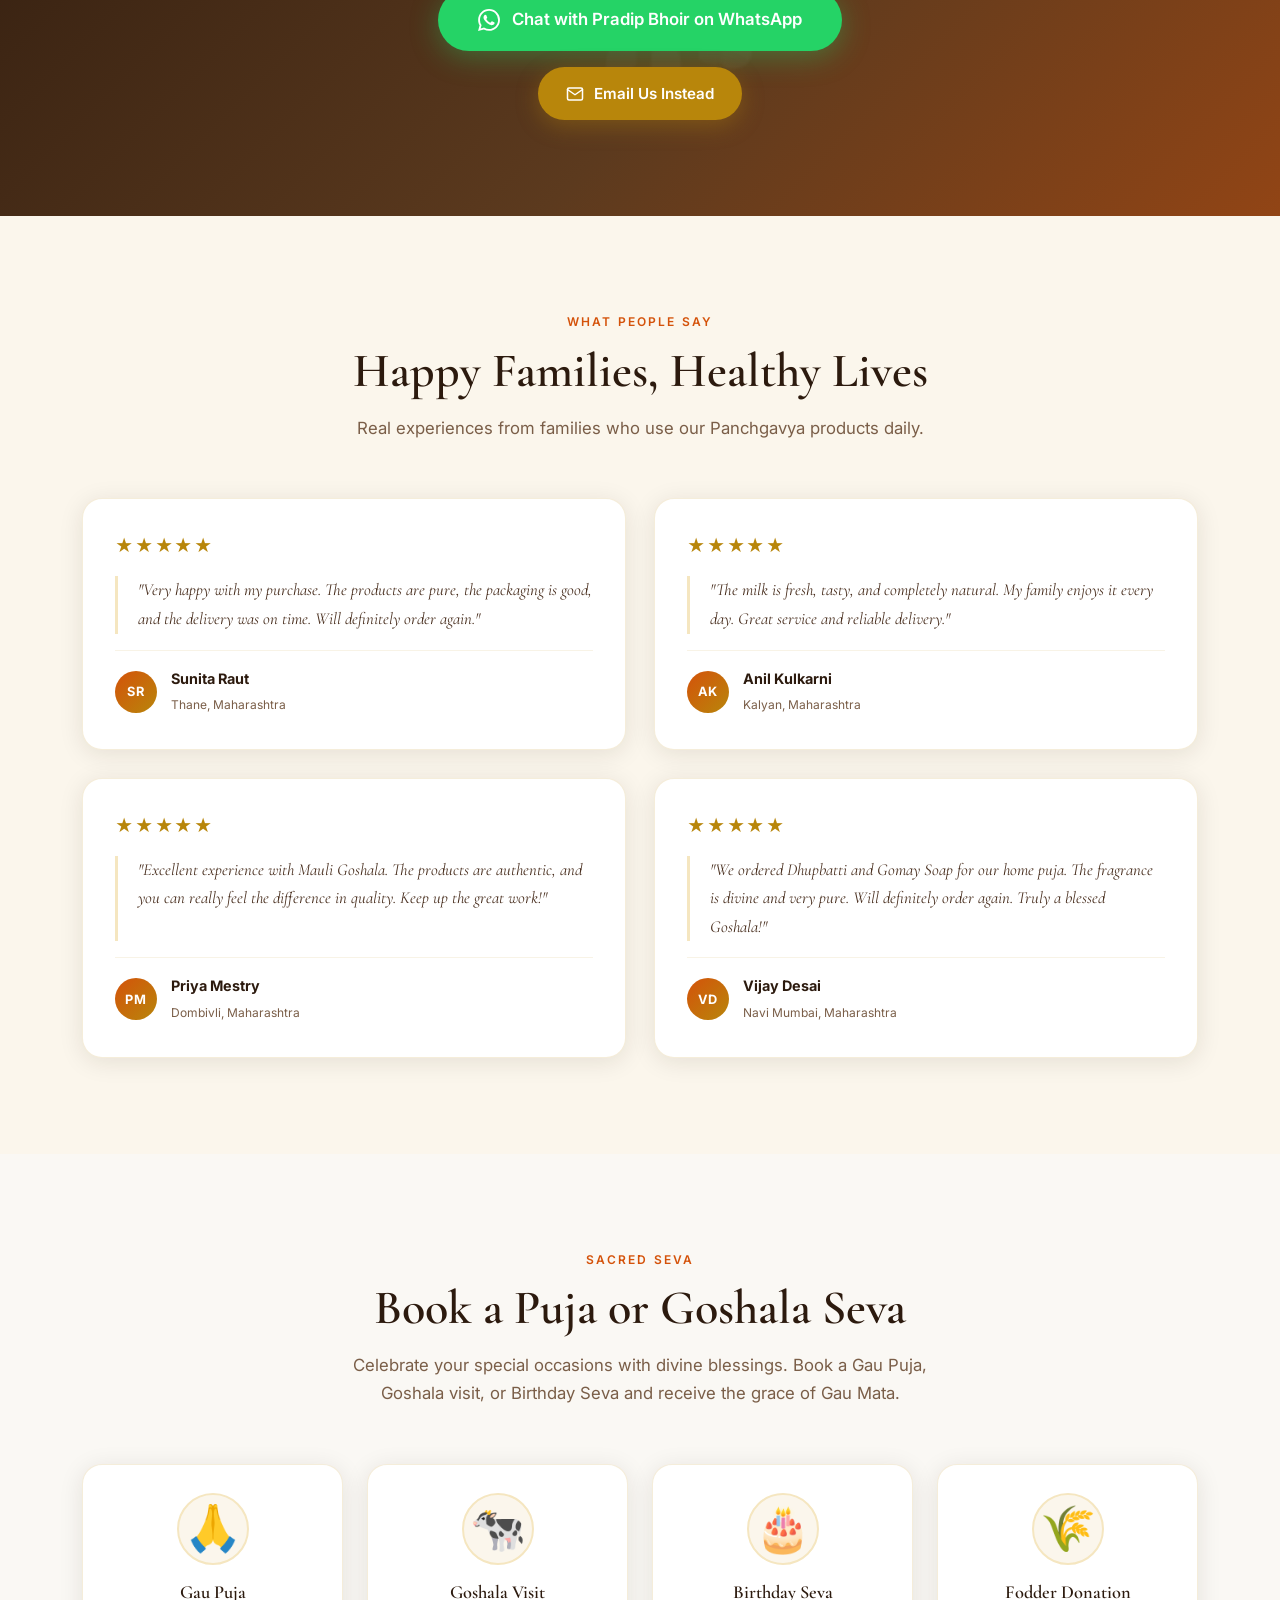
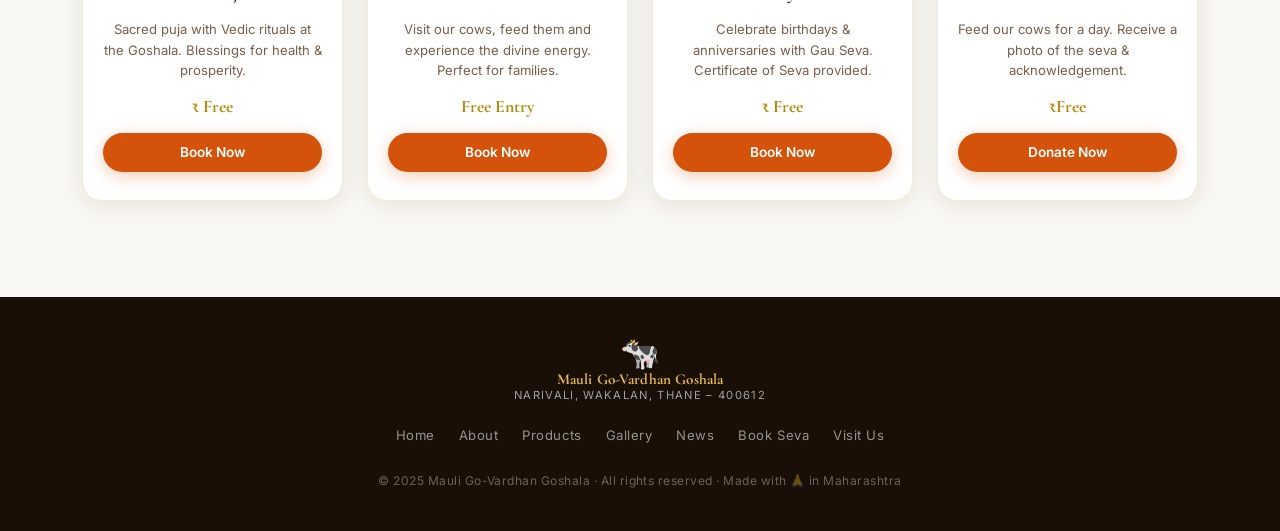
==== commit 8f2d56b8: "Update index.html" ====
--- a/index.html
+++ b/index.html
@@ -433,9 +433,9 @@
               </div>
               <div class="news-card">
                 <div class="news-card-media">
-                  <div class="news-media-tile"><img src="assets/WhatsApp Image 2026-07-20 at 3.51.56 PM (7).jpeg" /></div>
-                  <div class="news-media-tile"><img src="assets/WhatsApp Image 2026-07-20 at 3.52.02 PM (4).jpeg"style="object-position: 50% 30%;" /></div>
-                  <div class="news-media-tile"><img src="assets/WhatsApp_Pbluepo1"/></div>
+                  <div class="news-media-tile"><img src="assets/WhatsApp Image 2026-07-20 at 3.52.06 PM (4).jpeg" /></div>
+                  <div class="news-media-tile"><img src="assets/WhatsApp Image 2026-07-20 at 3.52.03 PM (4).jpeg"style="object-position: 50% 30%;" /></div>
+                  <div class="news-media-tile"><img src="assets/WhatsApp Image 2026-07-20 at 3.51.59 PM (4).jpeg"/></div>
                 </div>
                 <div class="news-card-scrim"></div>
                 <span class="news-card-index">05 / 05</span>
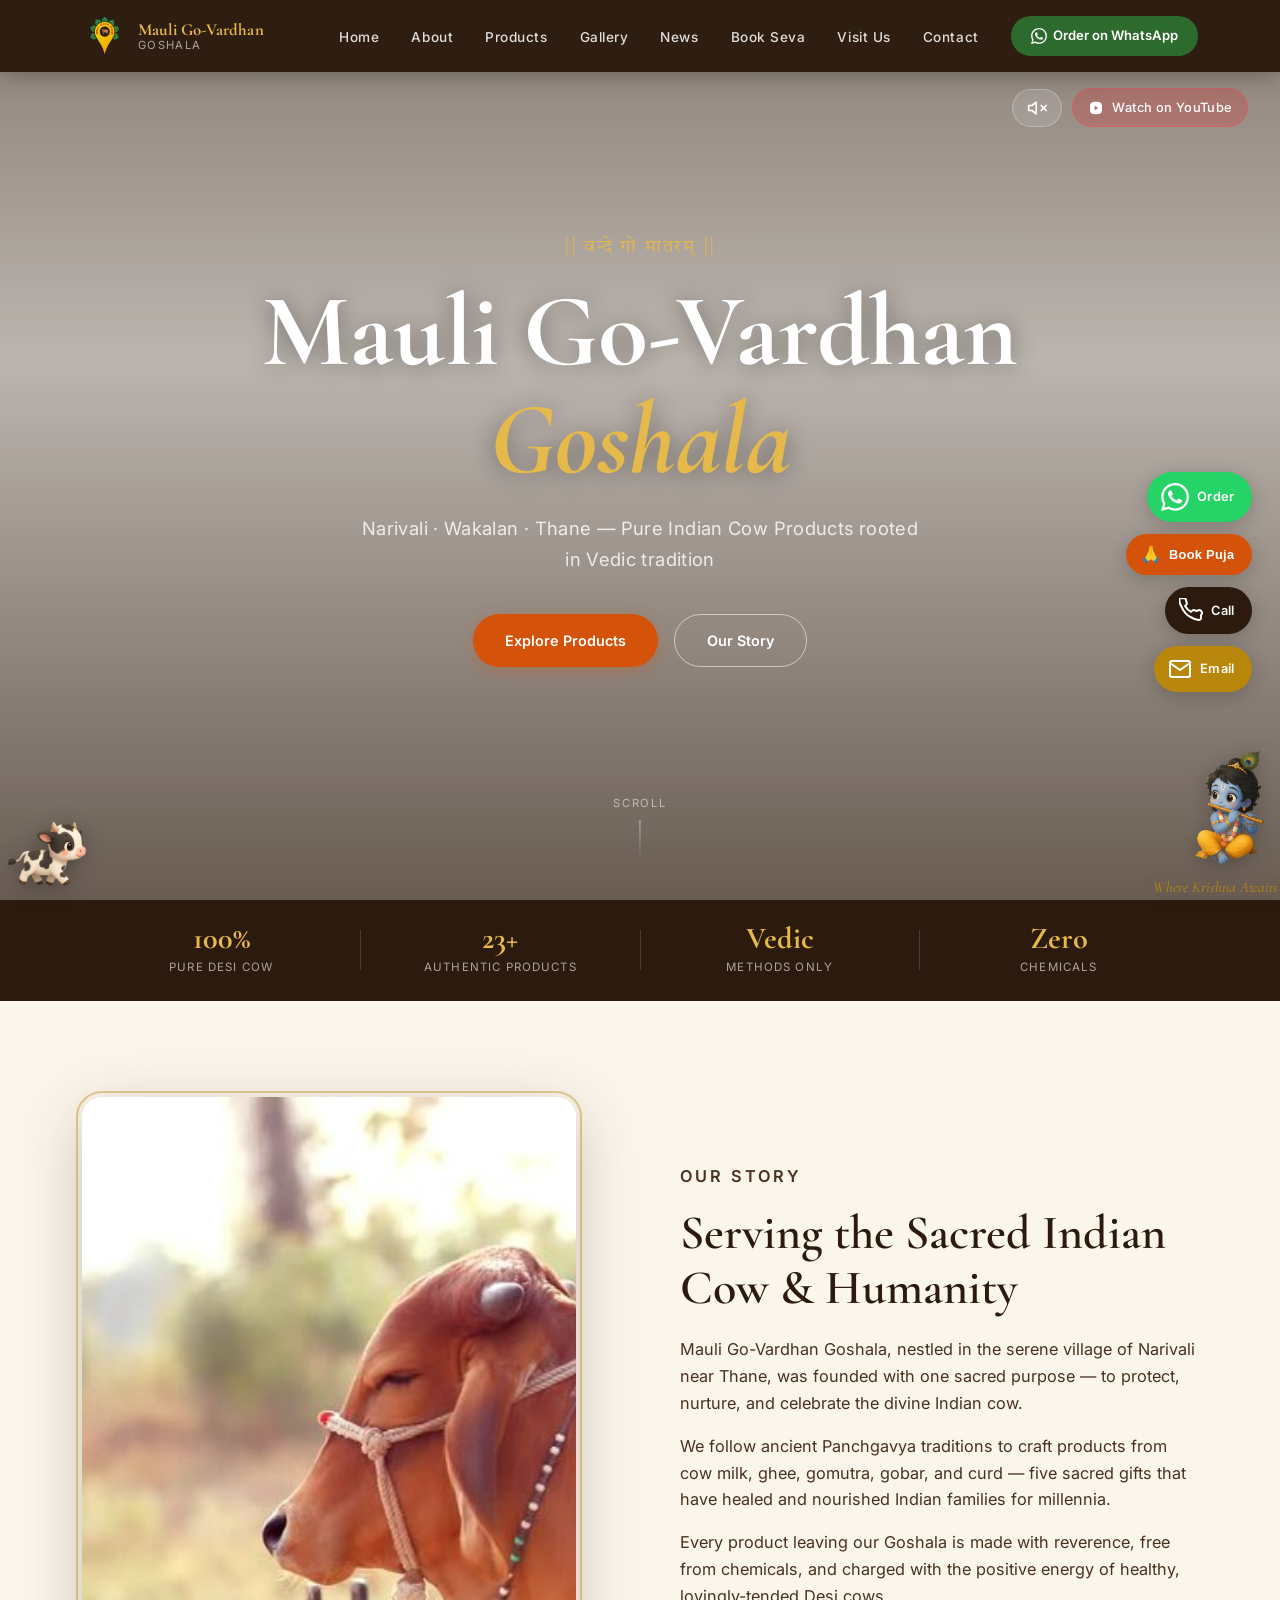
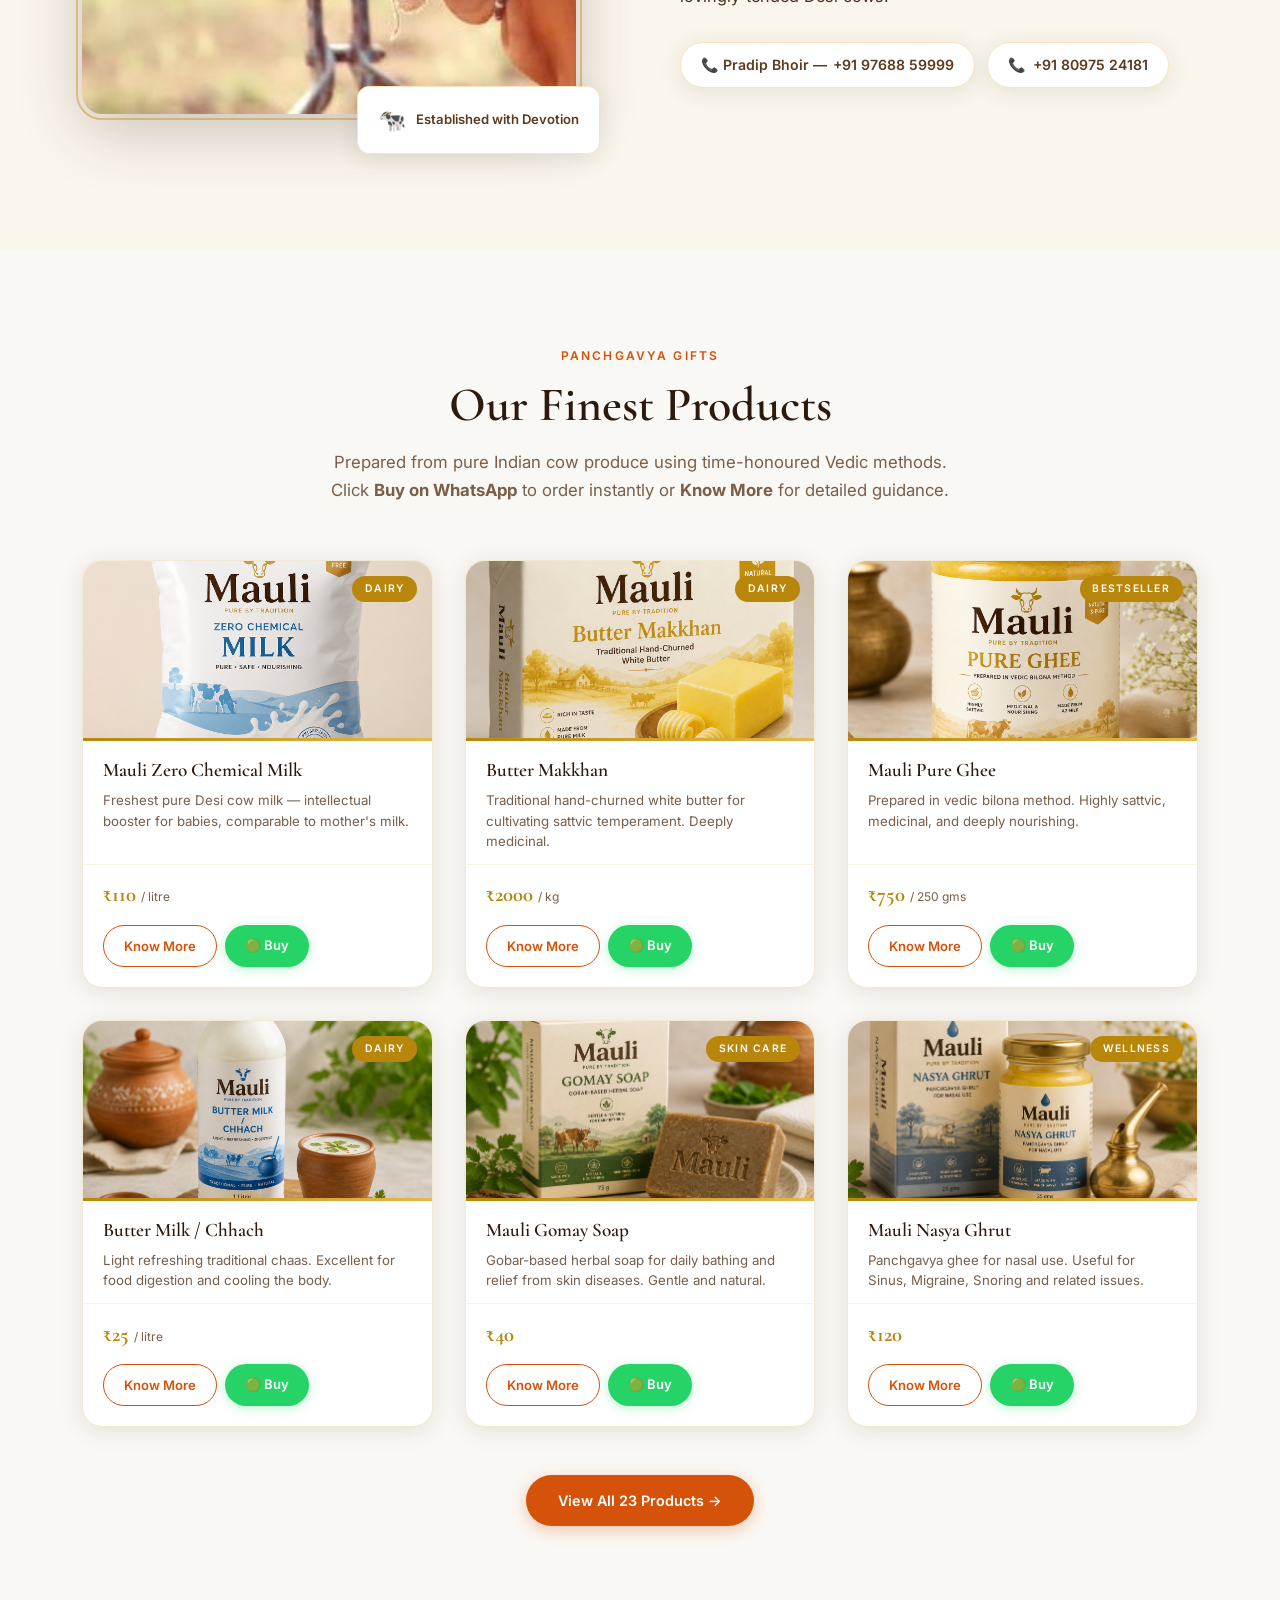
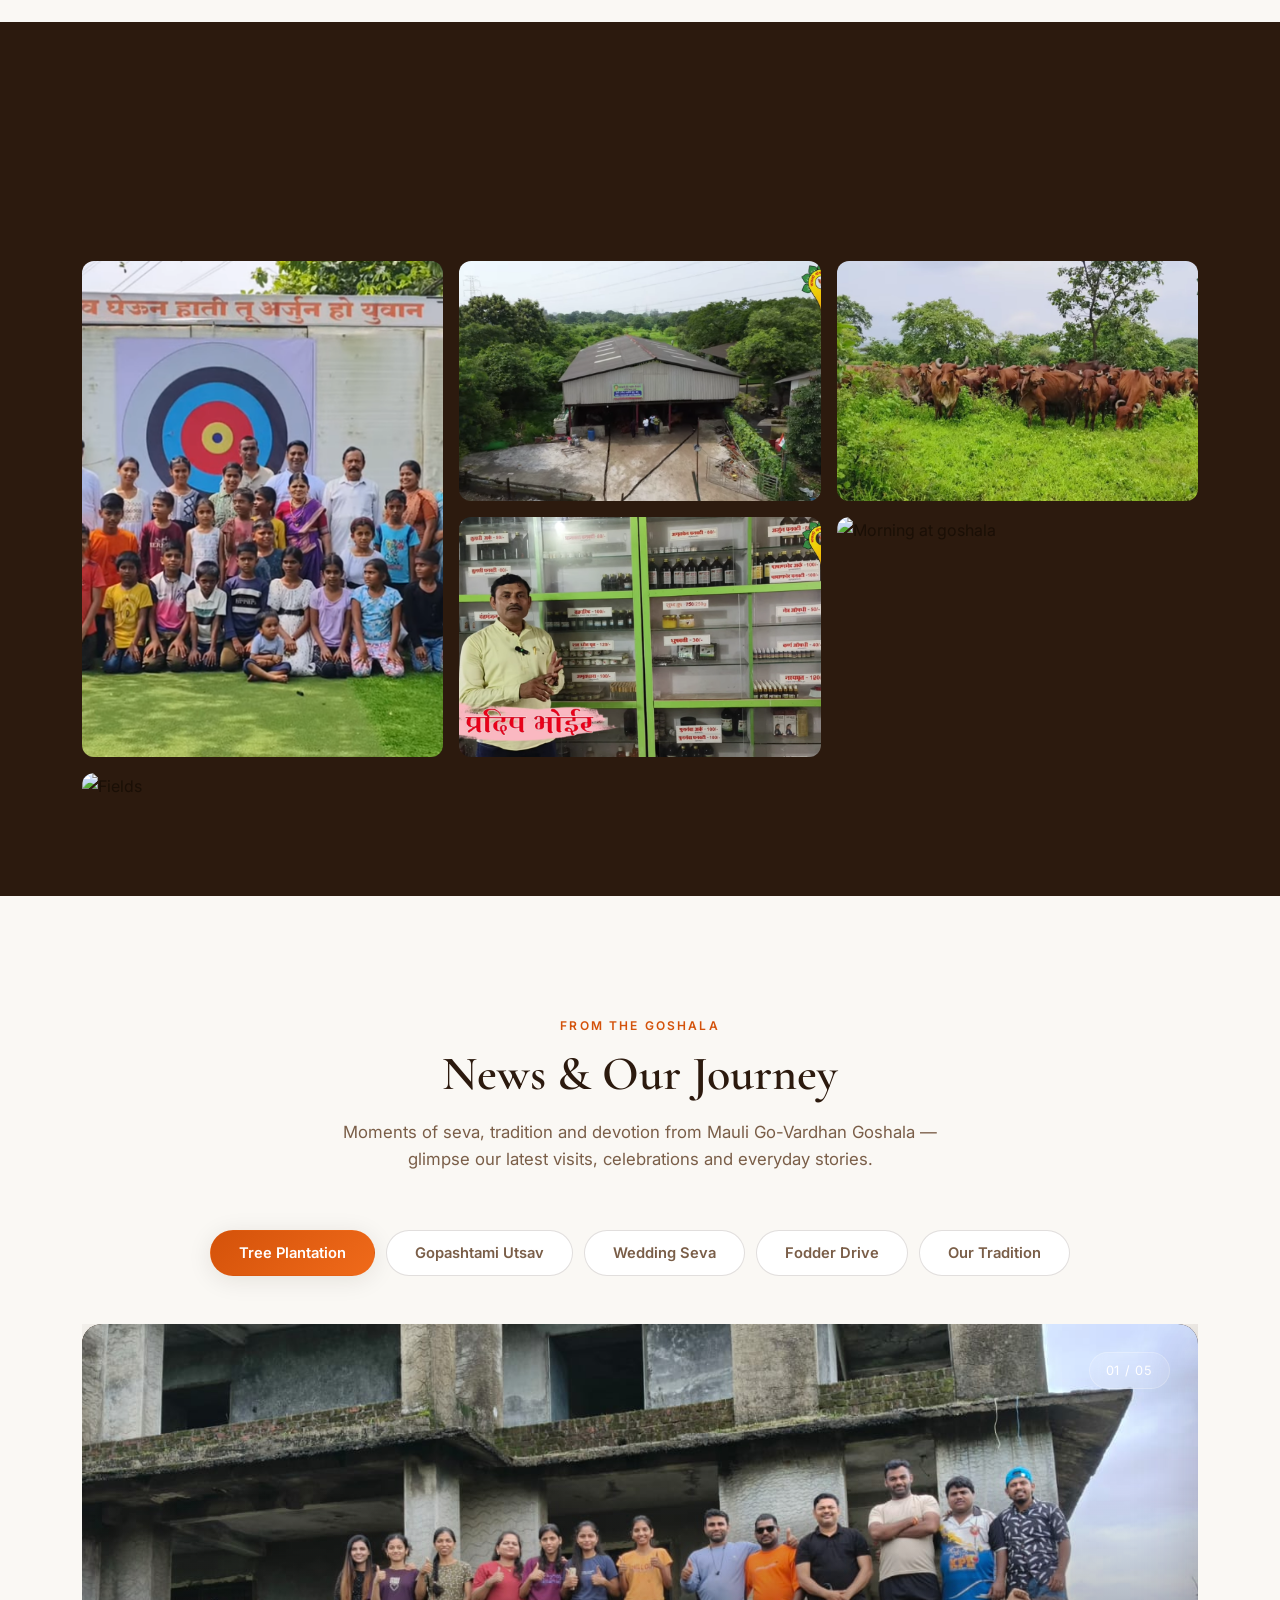
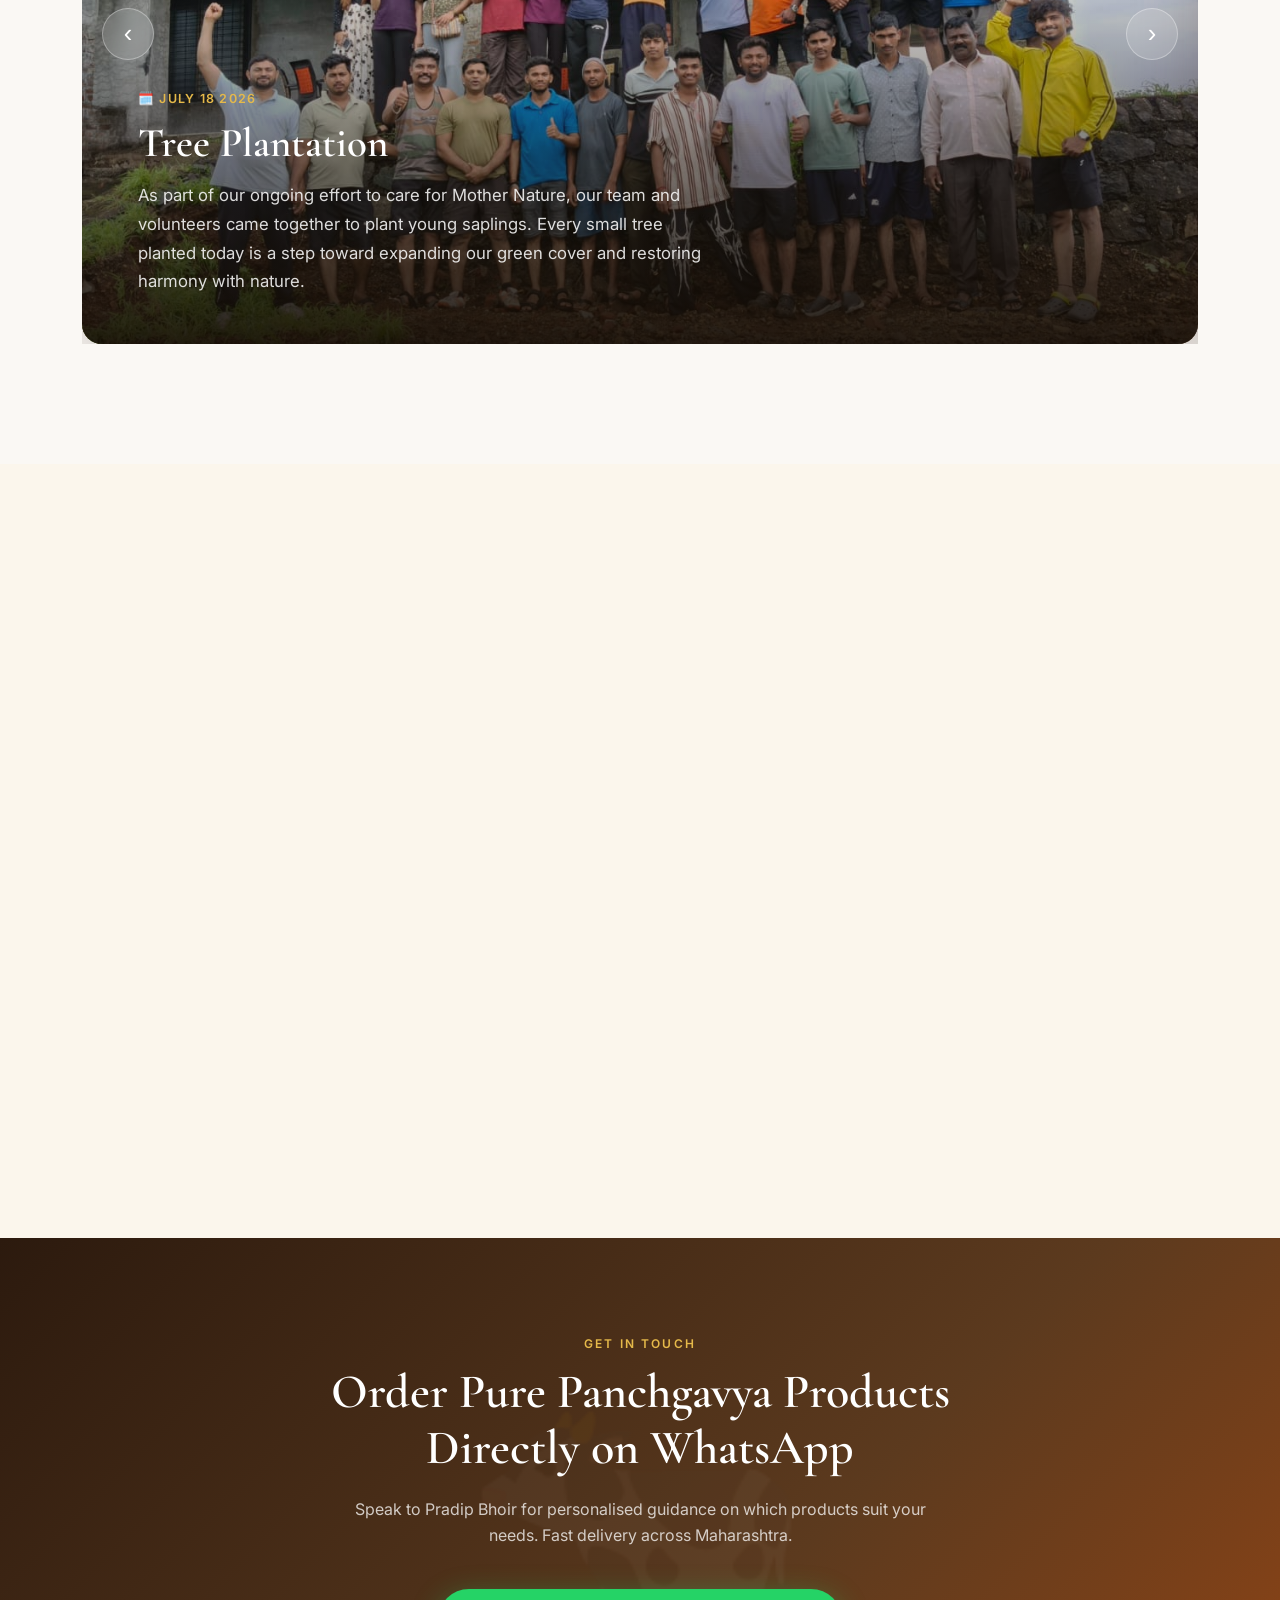
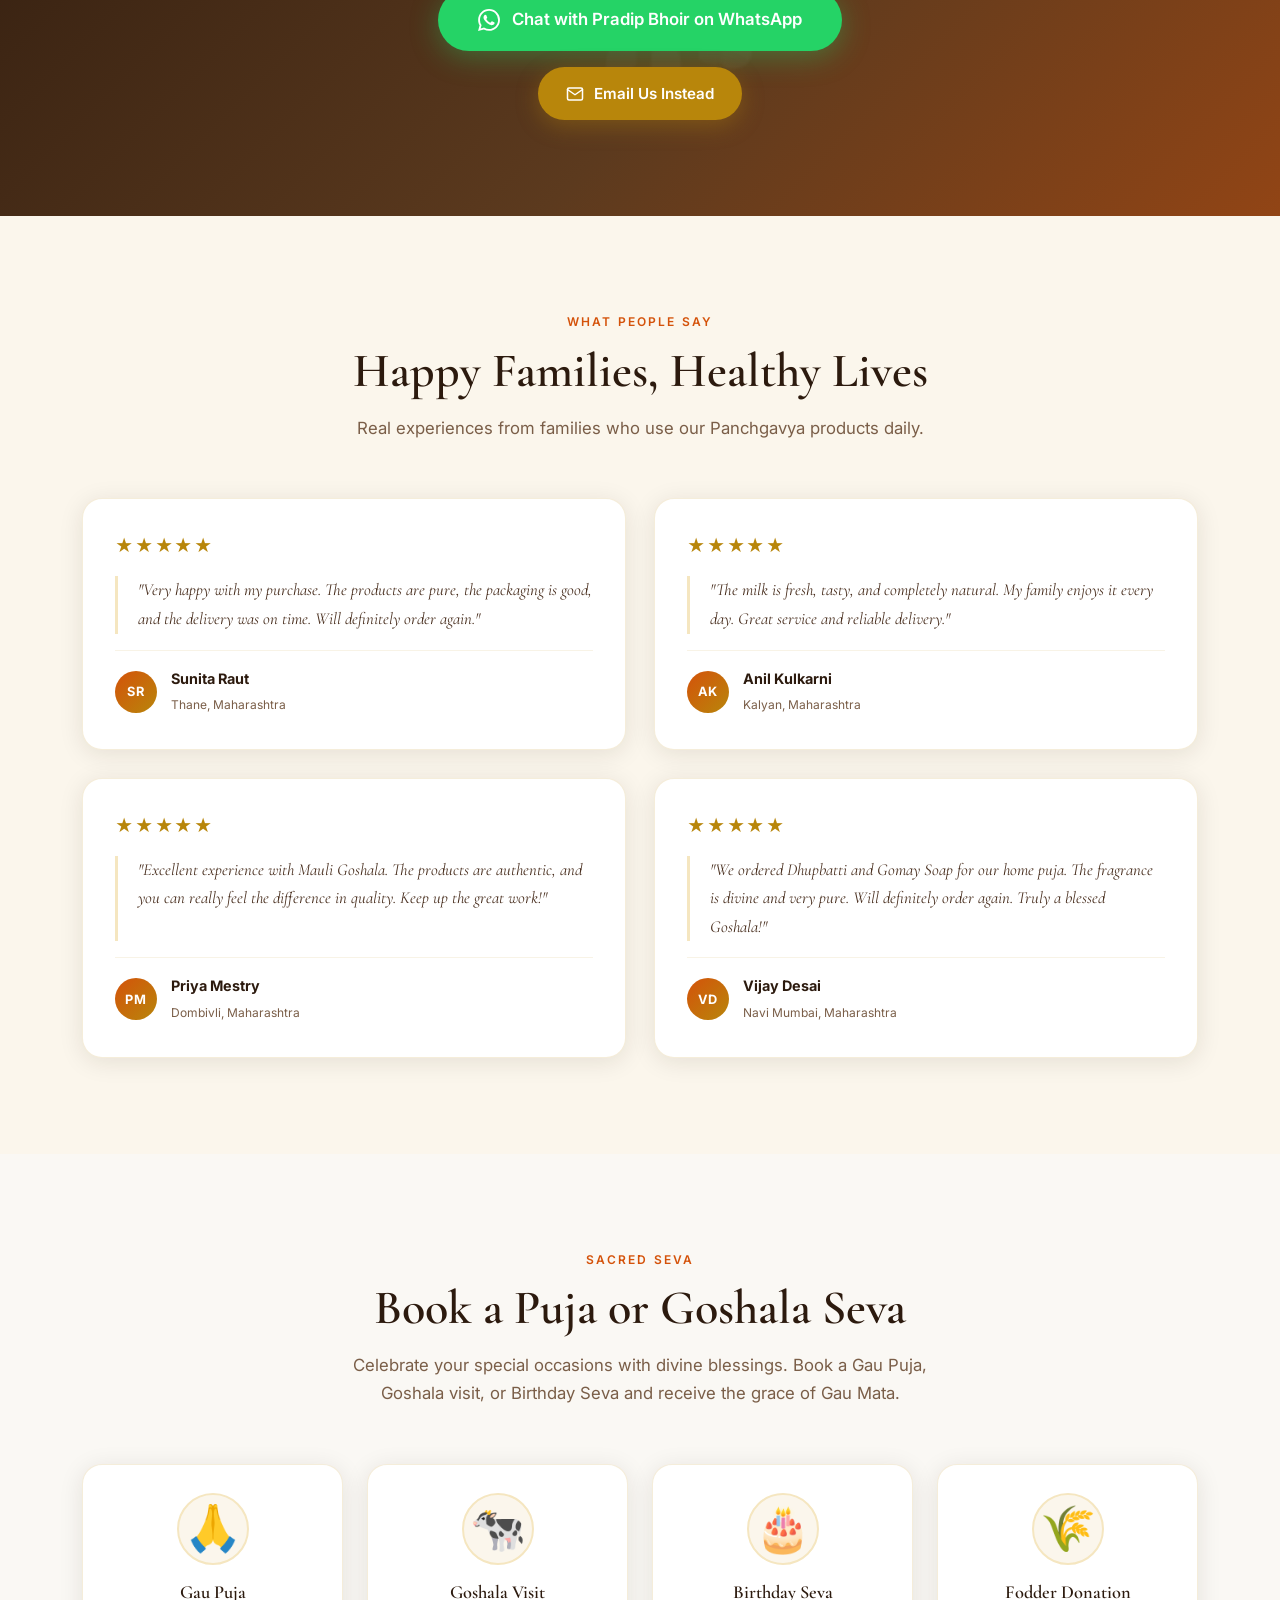
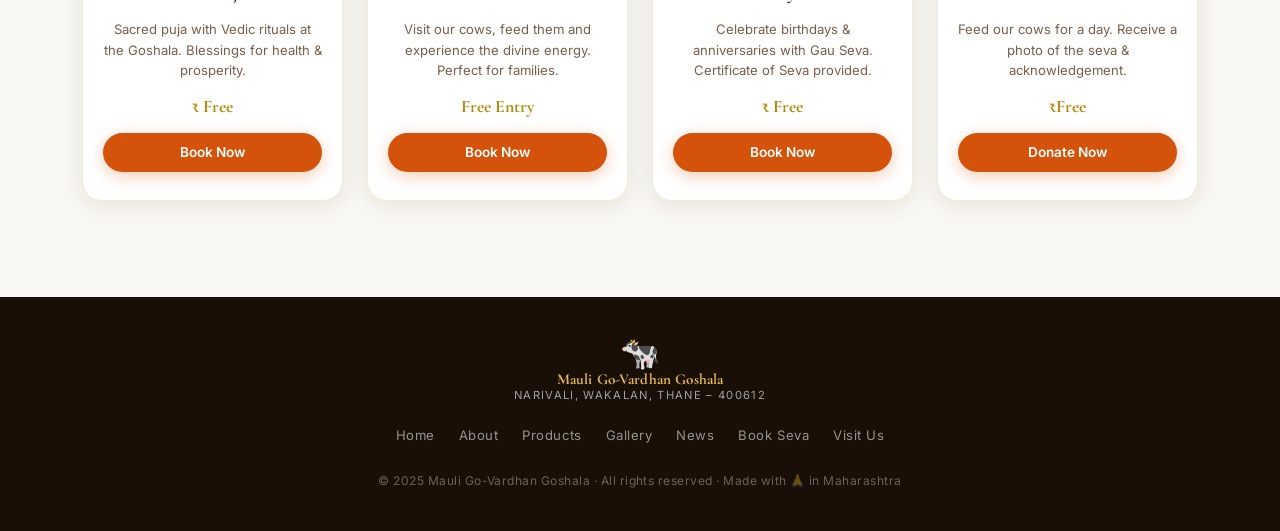
==== commit b8b7edee: "Update index.html" ====
--- a/index.html
+++ b/index.html
@@ -435,7 +435,7 @@
                 <div class="news-card-media">
                   <div class="news-media-tile"><img src="assets/WhatsApp Image 2026-07-20 at 3.52.06 PM (4).jpeg" /></div>
                   <div class="news-media-tile"><img src="assets/WhatsApp Image 2026-07-20 at 3.52.03 PM (4).jpeg"style="object-position: 50% 30%;" /></div>
-                  <div class="news-media-tile"><img src="assets/WhatsApp Image 2026-07-20 at 3.51.59 PM (4).jpeg"/></div>
+                  <div class="news-media-tile"><img src="assets/WhatsApp Image 2026-07-20 at 3.51.59 PM (4).jpeg"style="object-position: 50% 30%;"/></div>
                 </div>
                 <div class="news-card-scrim"></div>
                 <span class="news-card-index">05 / 05</span>
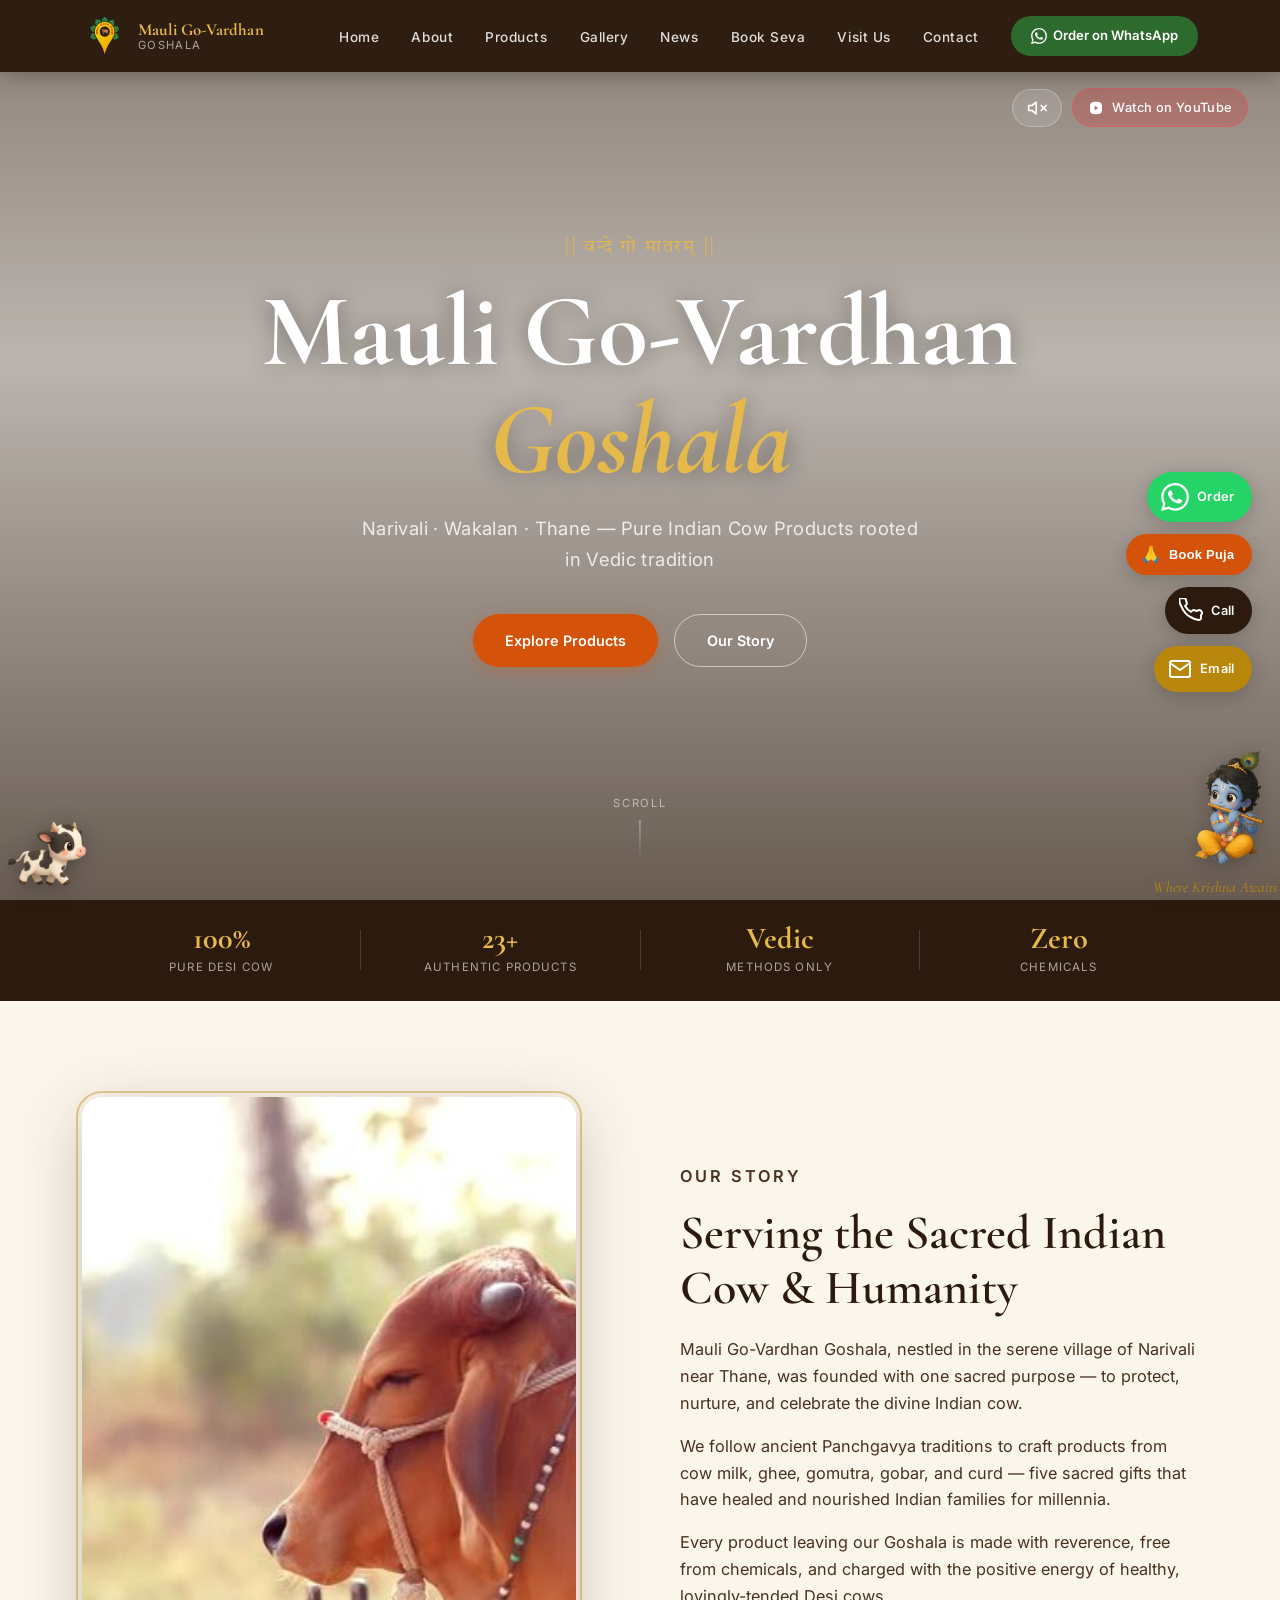
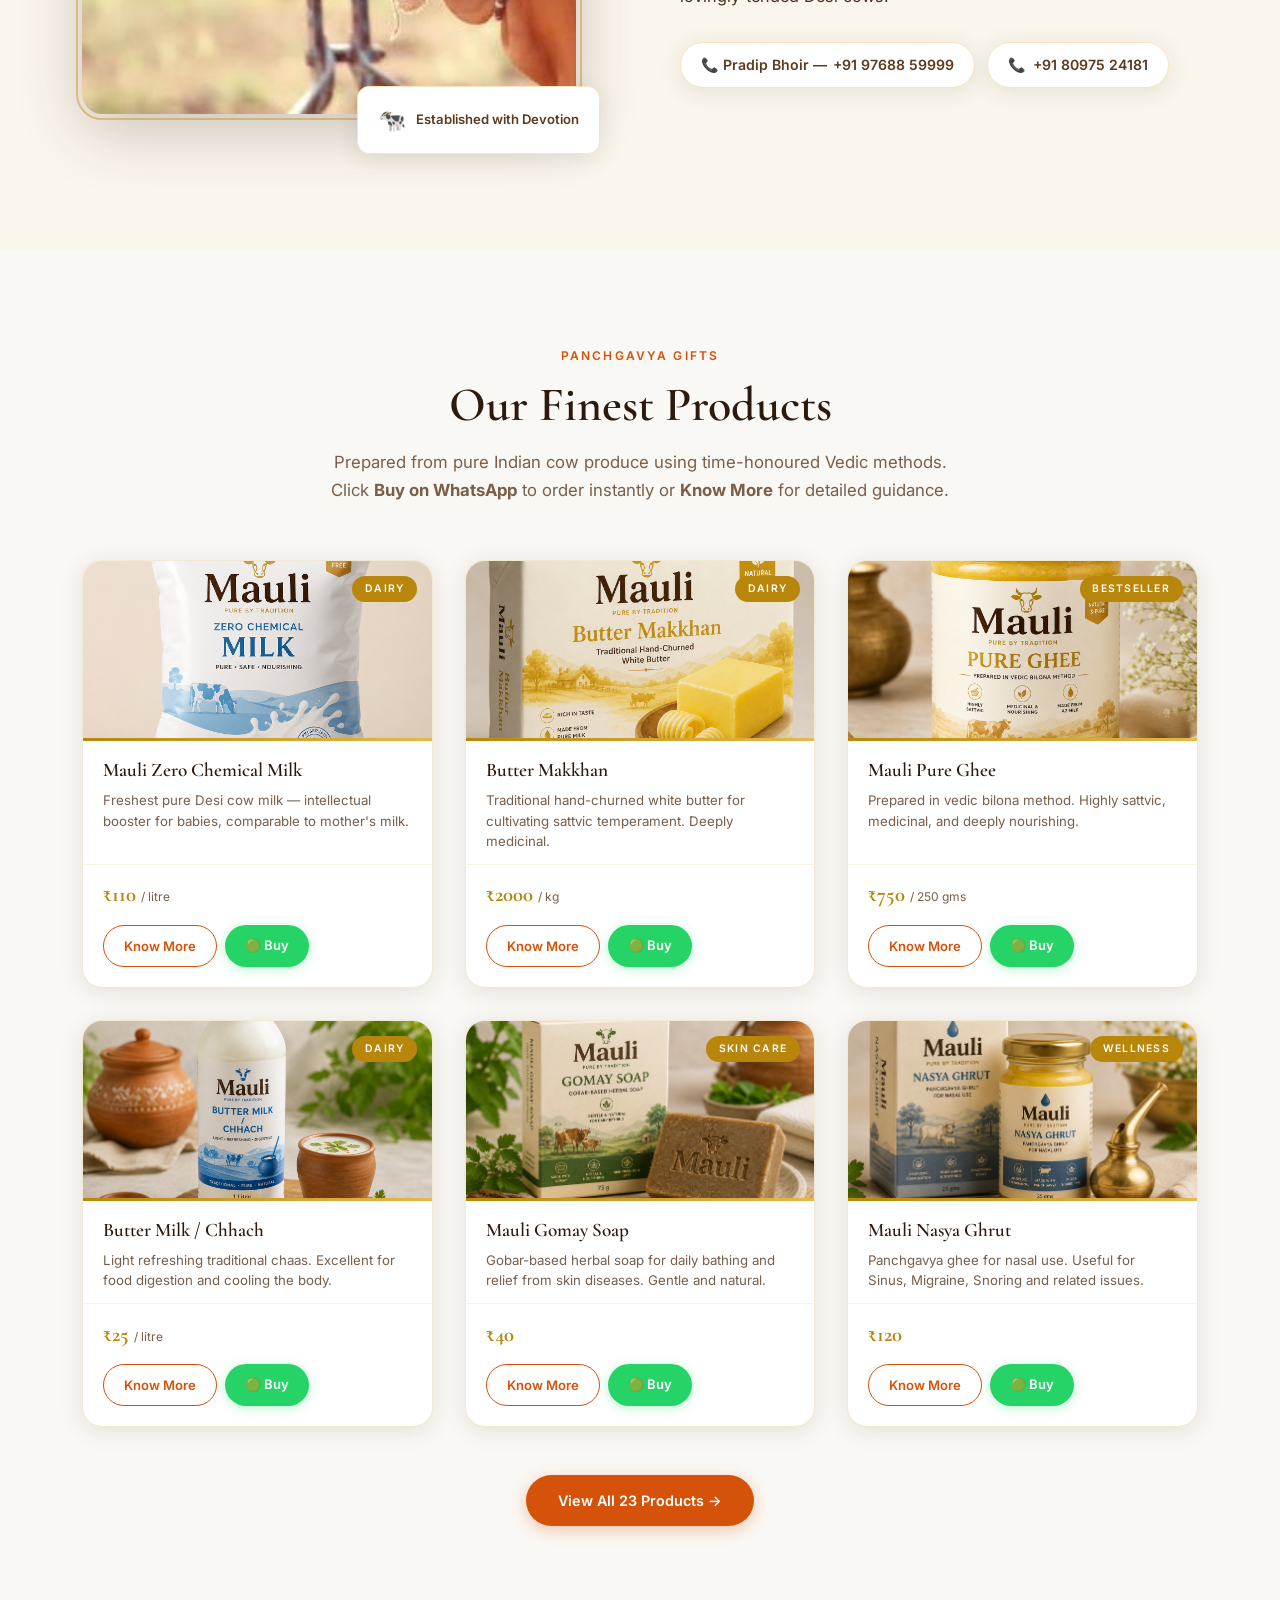
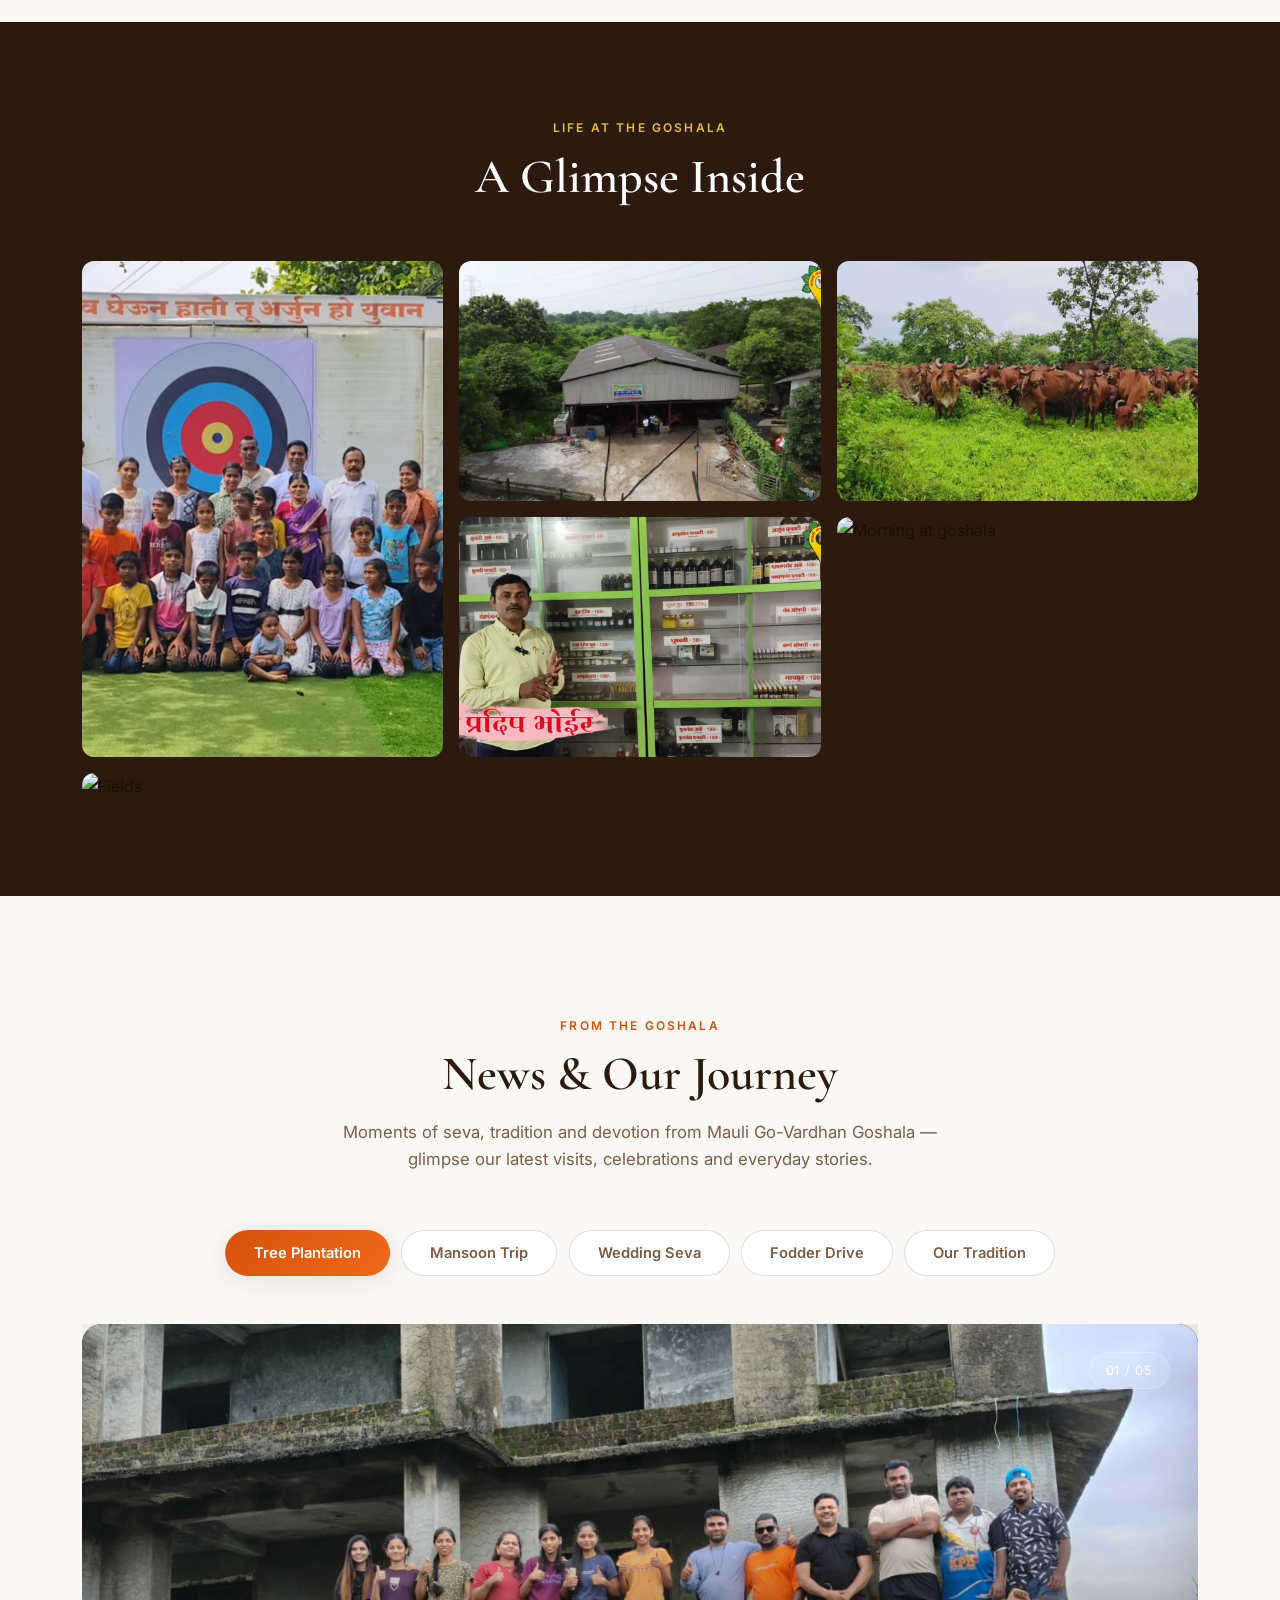
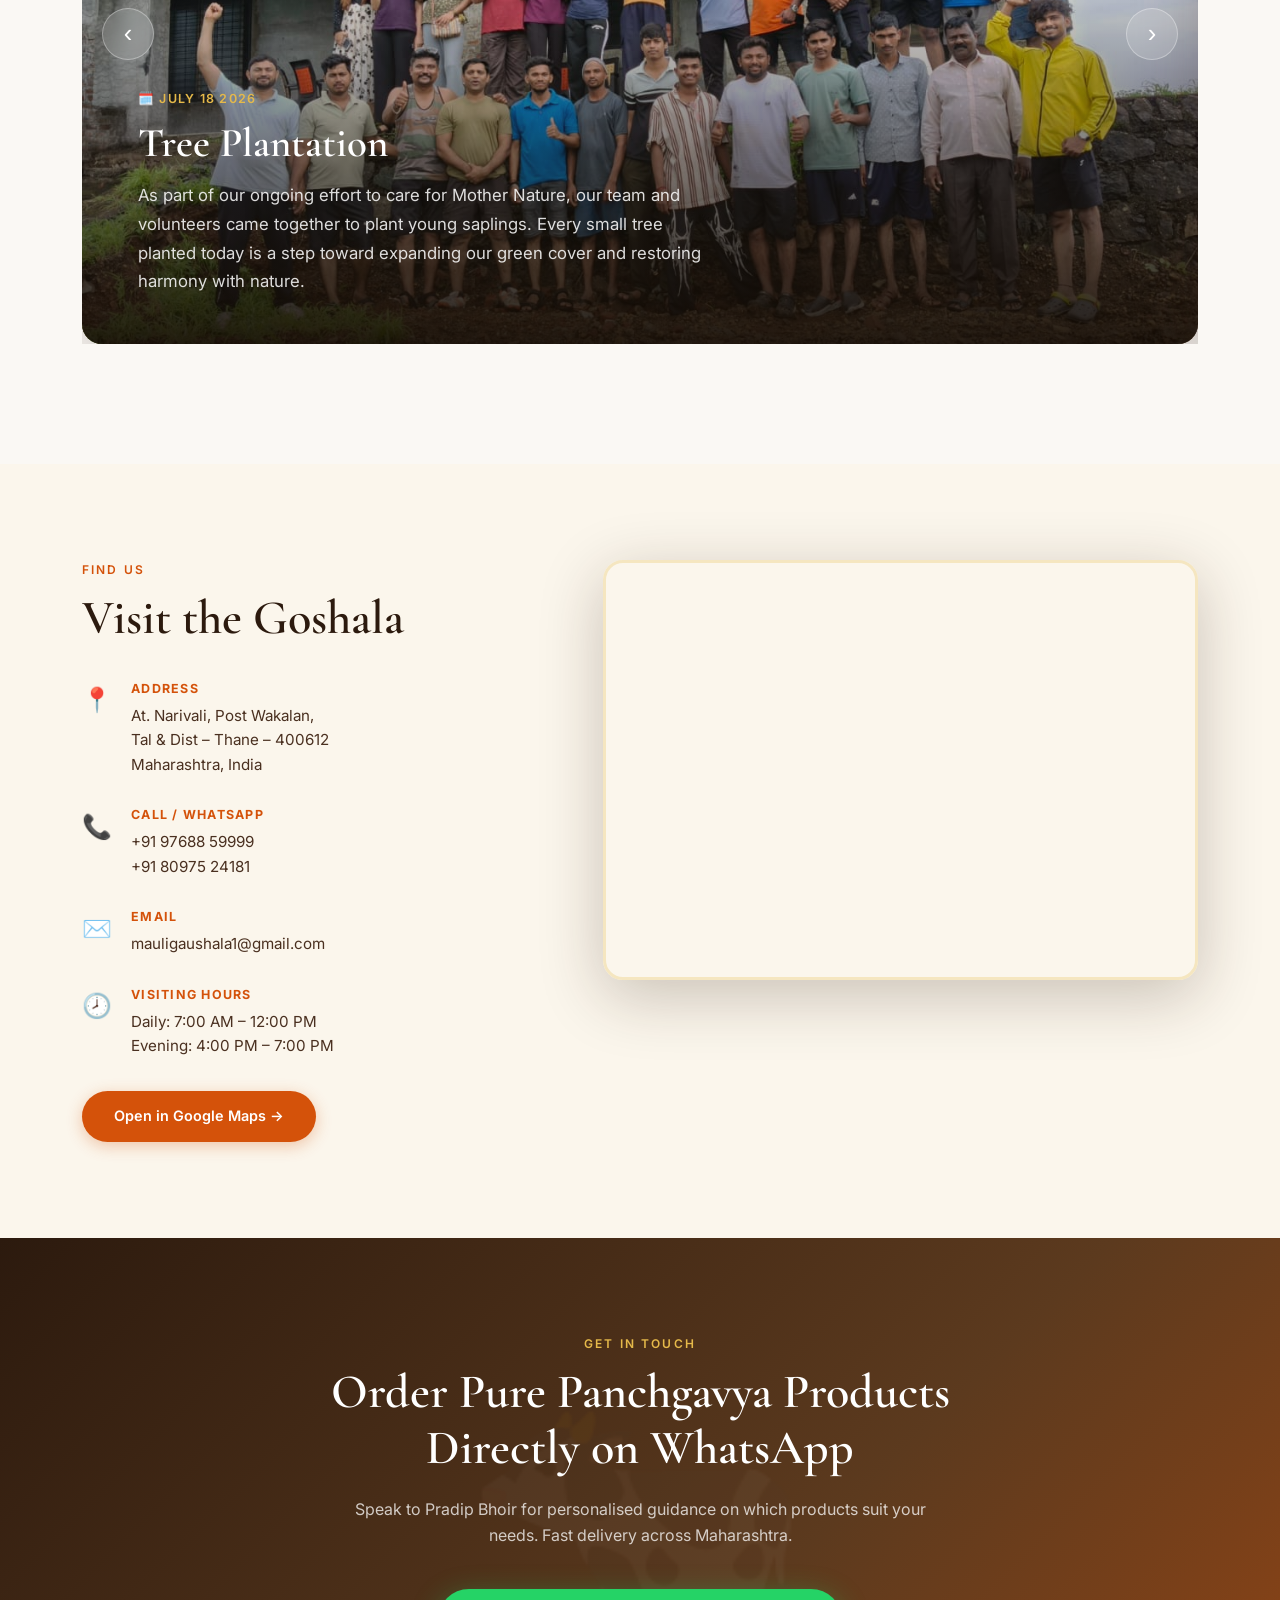
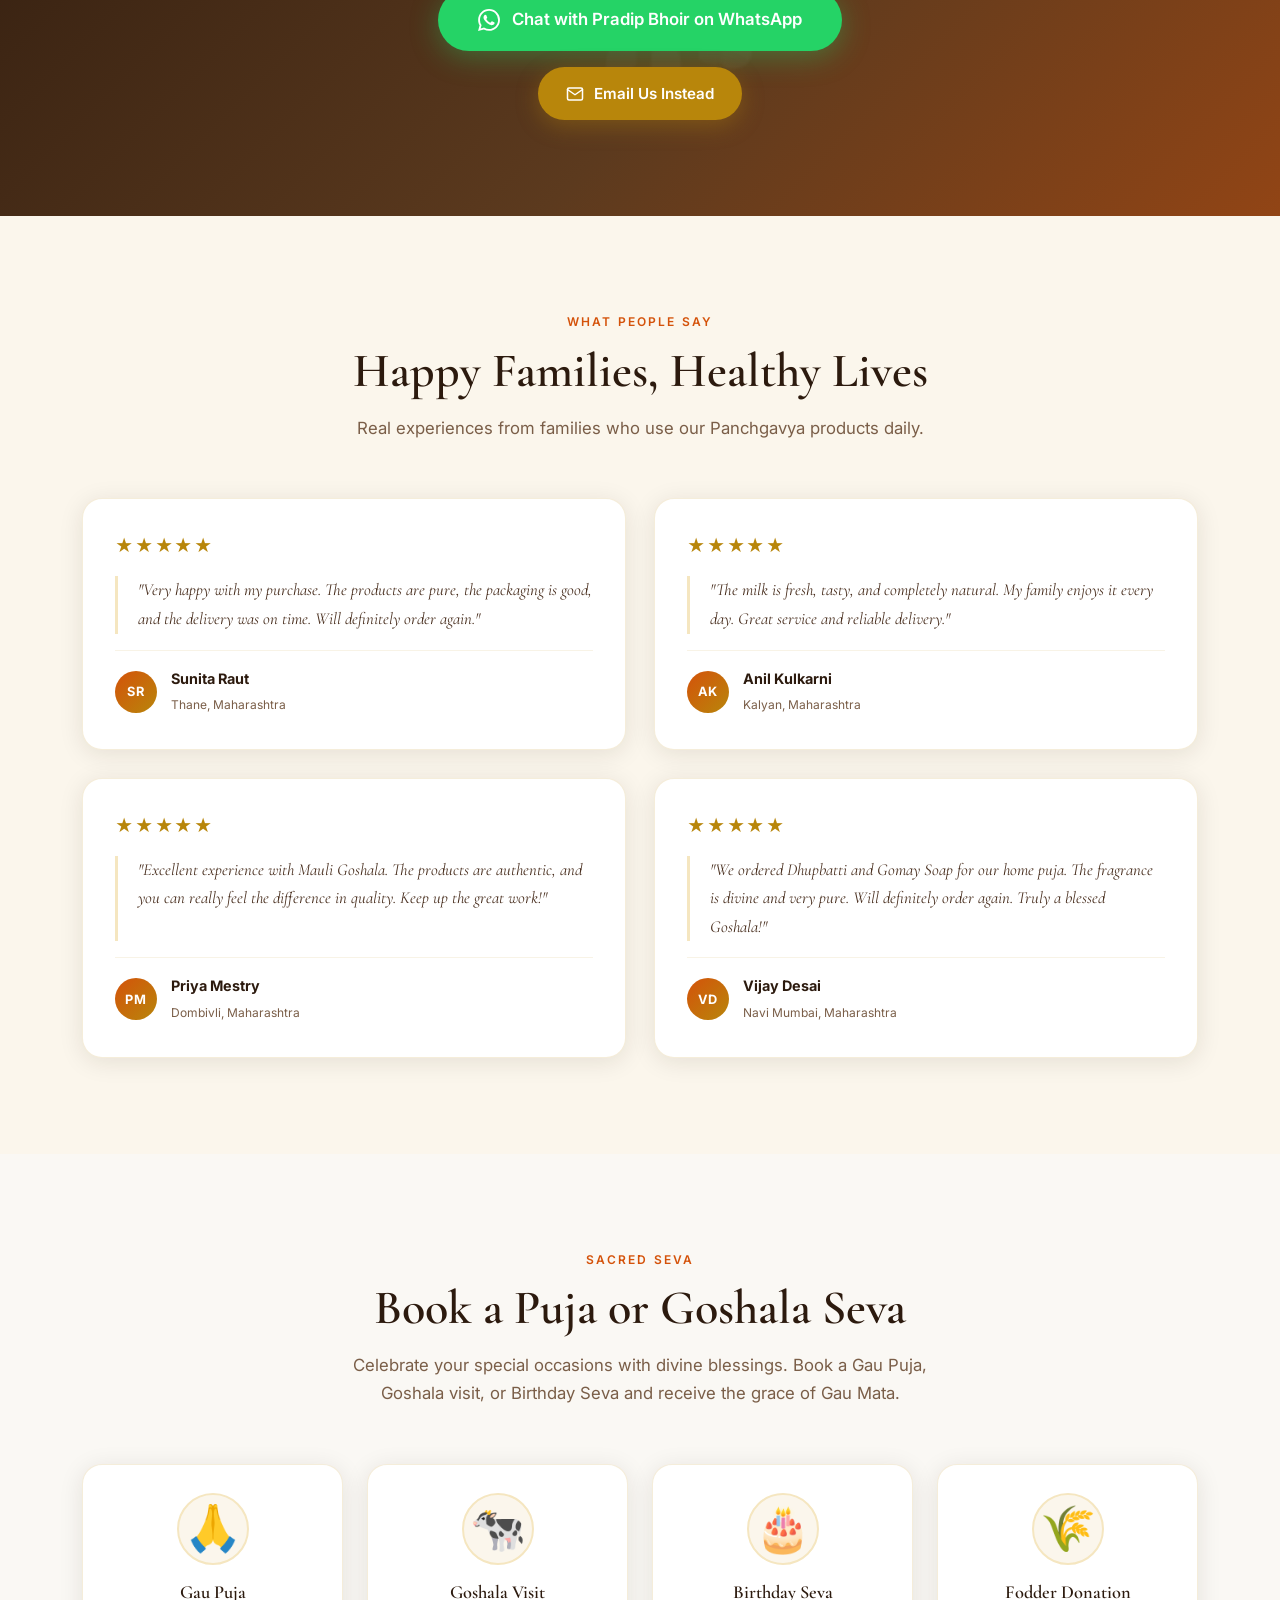
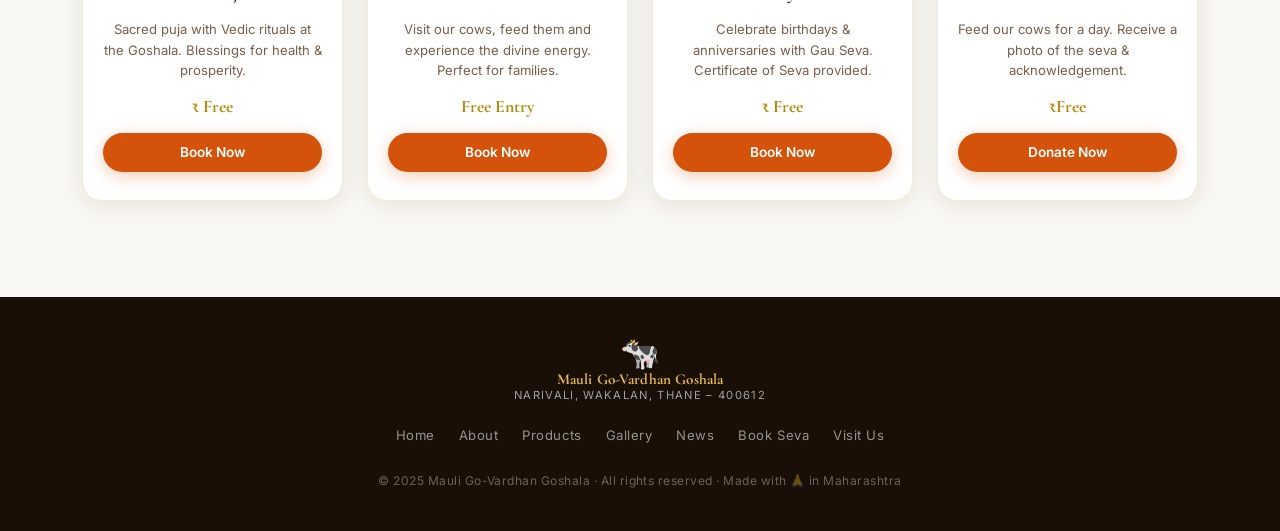
==== commit 8e7e0d94: "Update index.html" ====
--- a/index.html
+++ b/index.html
@@ -365,7 +365,7 @@
       <!-- Top-level tabs -->
       <div class="news-tabs" id="newsTabs">
         <button class="news-tab active" data-tab="0">Tree Plantation</button>
-        <button class="news-tab" data-tab="1">Gopashtami Utsav</button>
+        <button class="news-tab" data-tab="1">Mansoon Trip</button>
         <button class="news-tab" data-tab="2">Wedding Seva</button>
         <button class="news-tab" data-tab="3">Fodder Drive</button>
         <button class="news-tab" data-tab="4">Our Tradition</button>
@@ -457,15 +457,14 @@
             <div class="news-row">
               <div class="news-card">
                 <div class="news-card-media">
-                  <div class="news-media-tile"><img src="https://images.unsplash.com/photo-1533105079780-92b9be482077?w=900&q=80" alt="Gau Puja ritual" /></div>
-                  <div class="news-media-tile"><img src="https://images.unsplash.com/photo-1600431521340-491eca880813?w=900&q=80" alt="Kirtan celebration" /></div>
+                  <div class="news-media-tile"><img src="assets/WhatsApp Image 2026-07-20 at 3.55.42 PM.jpeg" alt="Gau Puja ritual" /></div>
                 </div>
                 <div class="news-card-scrim"></div>
                 <span class="news-card-index">01 / 03</span>
                 <div class="news-card-content">
                   <span class="news-card-date">🗓️ 12 May 2026</span>
-                  <h4>Gau Puja</h4>
-                  <p>A grand Gau Puja opened the celebrations, with every cow adorned and blessed by our senior priests.</p>
+                  <h4>Monsoon Magic: A Journey Through Greenerya</h4>
+                  <p>As the monsoon rains bring fresh life to the earth, our team took a scenic trip to connect with nature and care for our green surroundings. Embracing the refreshing showers, we spent the day nurturing young plants and celebrating the natural beauty around us.</p>
                 </div>
               </div>
               <div class="news-card">
@@ -482,14 +481,15 @@
               </div>
               <div class="news-card">
                 <div class="news-card-media">
-                  <div class="news-media-tile"><img src="https://images.unsplash.com/photo-1609766857041-ed402ea8069a?w=700&q=80" alt="Prasad distribution" /></div>
+                  <div class="news-media-tile"><img src="assets/WhatsApp Image 2026-07-20 at 3.55.32 PM.jpeg" alt="Prasad distribution" /></div>
+                  <div class="news-media-tile"><img src="assets/WhatsApp Image 2026-07-20 at 3.55.40 PM.jpeg" alt="Prasad distribution" /></div>
                 </div>
                 <div class="news-card-scrim"></div>
                 <span class="news-card-index">03 / 03</span>
                 <div class="news-card-content">
                   <span class="news-card-date">🗓️ 12 May 2026</span>
-                  <h4>Prasad Distribution</h4>
-                  <p>Freshly prepared prasad was distributed to over 300 visitors who came to seek blessings that day.</p>
+                  <h4>Welcoming the Rains: Nature in Full Bloom</h4>
+                  <p>Rain, greens, and devotion! Our monsoon trip brought volunteers together to serve amidst nature's lush green canopy. From tending to the grounds to enjoying the tranquil rains, it was a day filled with peace, gratitude, and togetherness."</p>
                 </div>
               </div>
             </div>
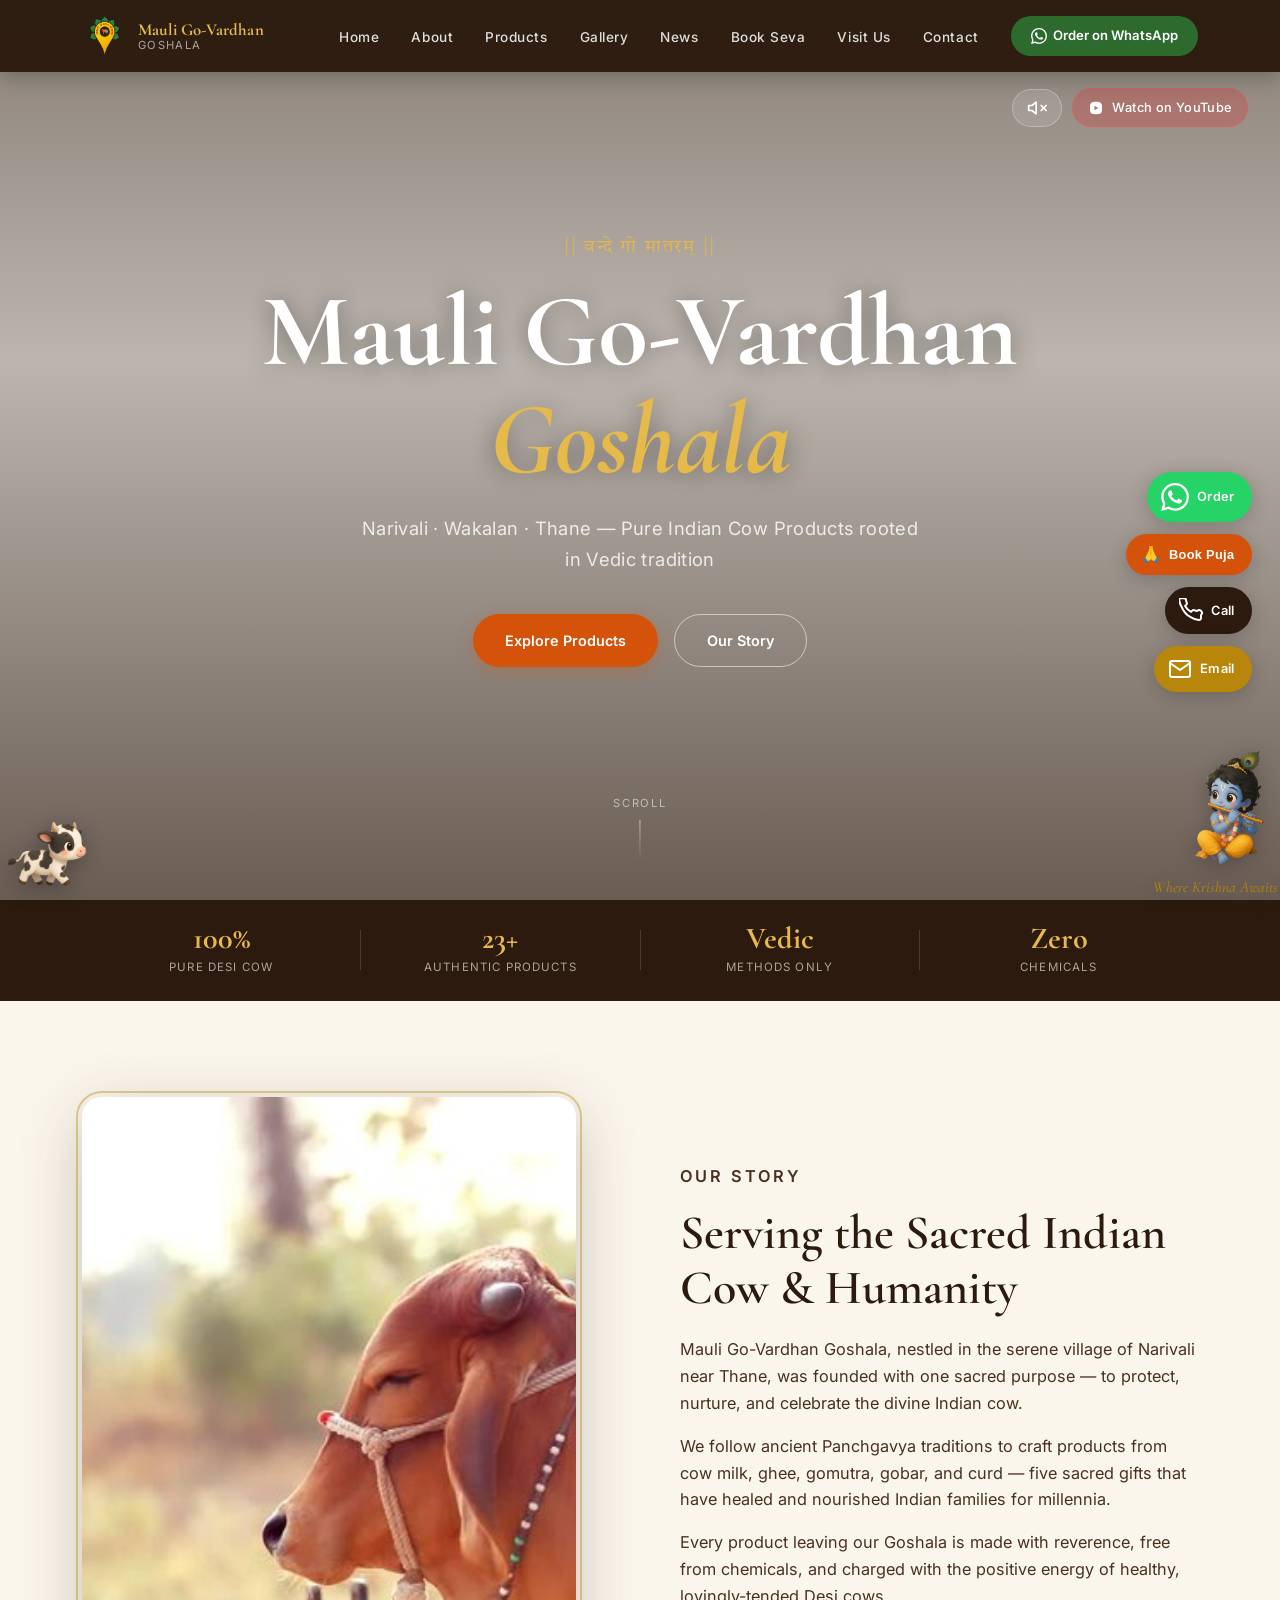
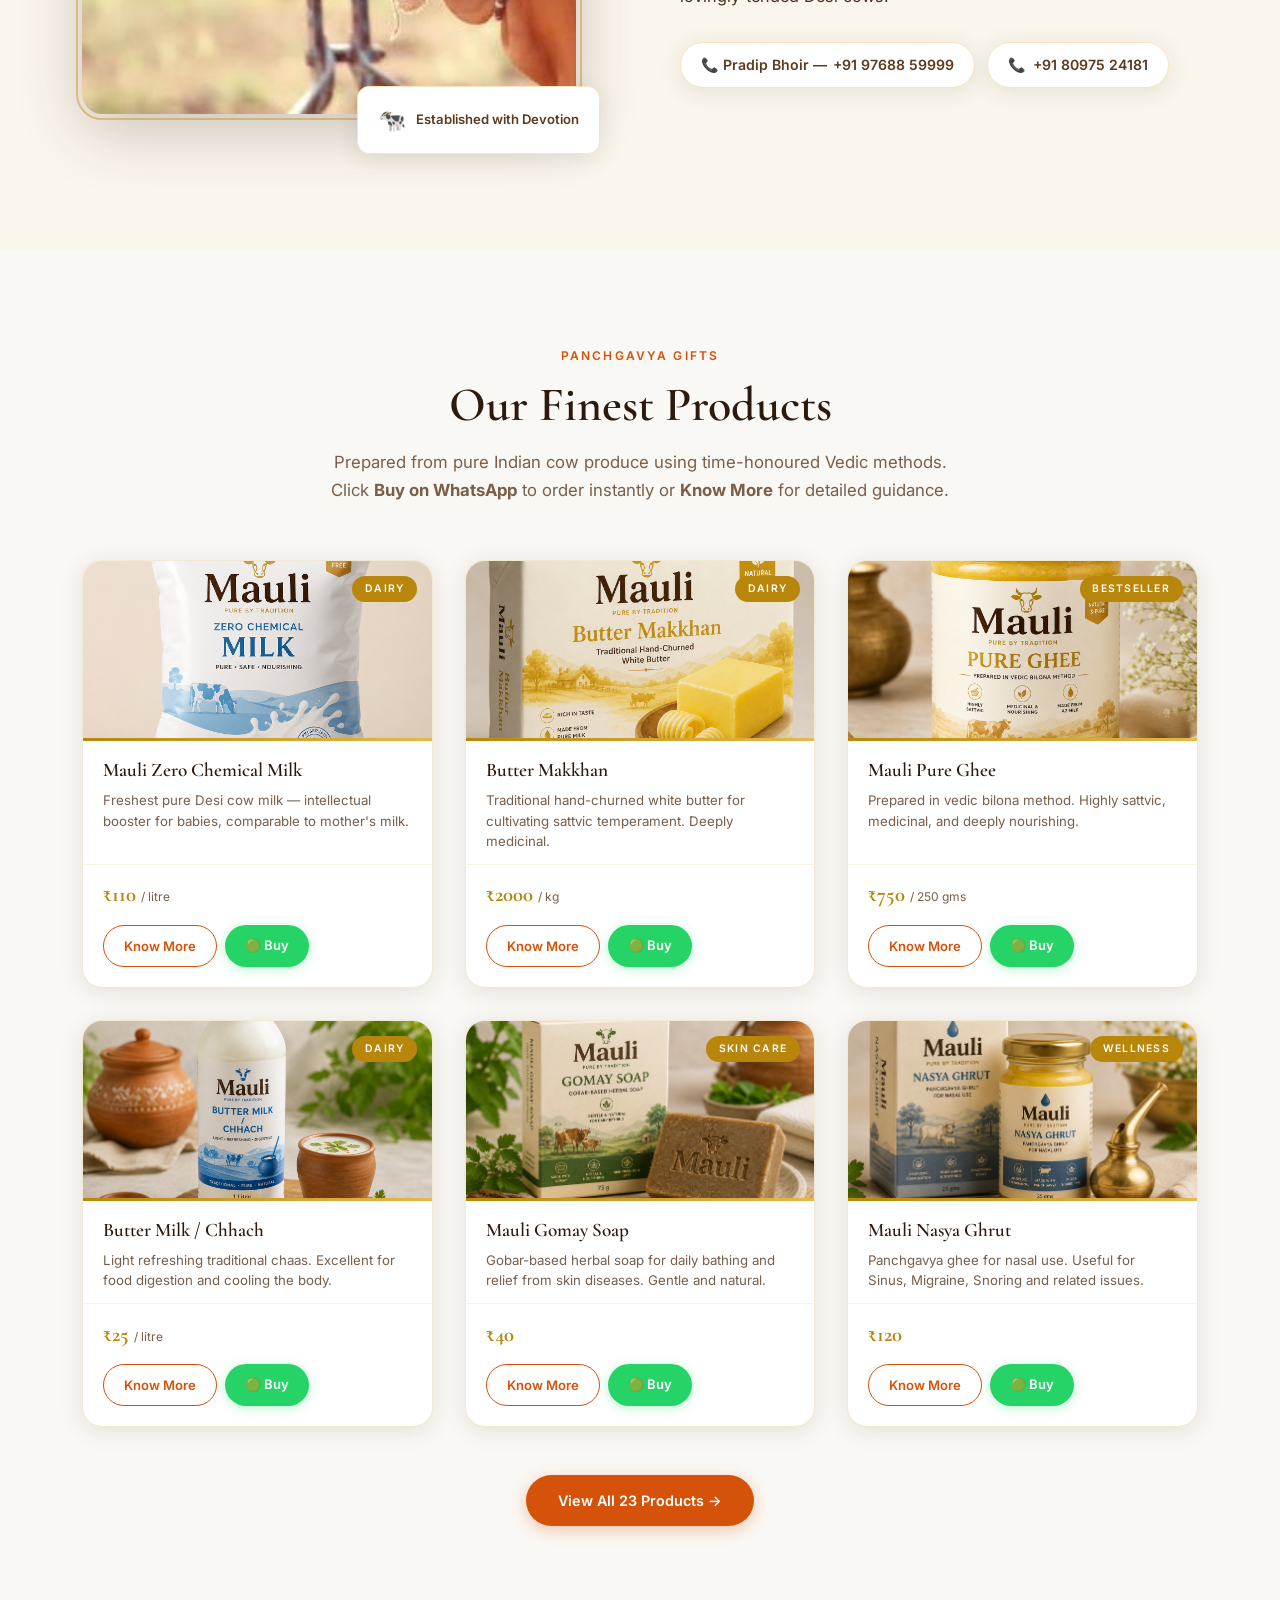
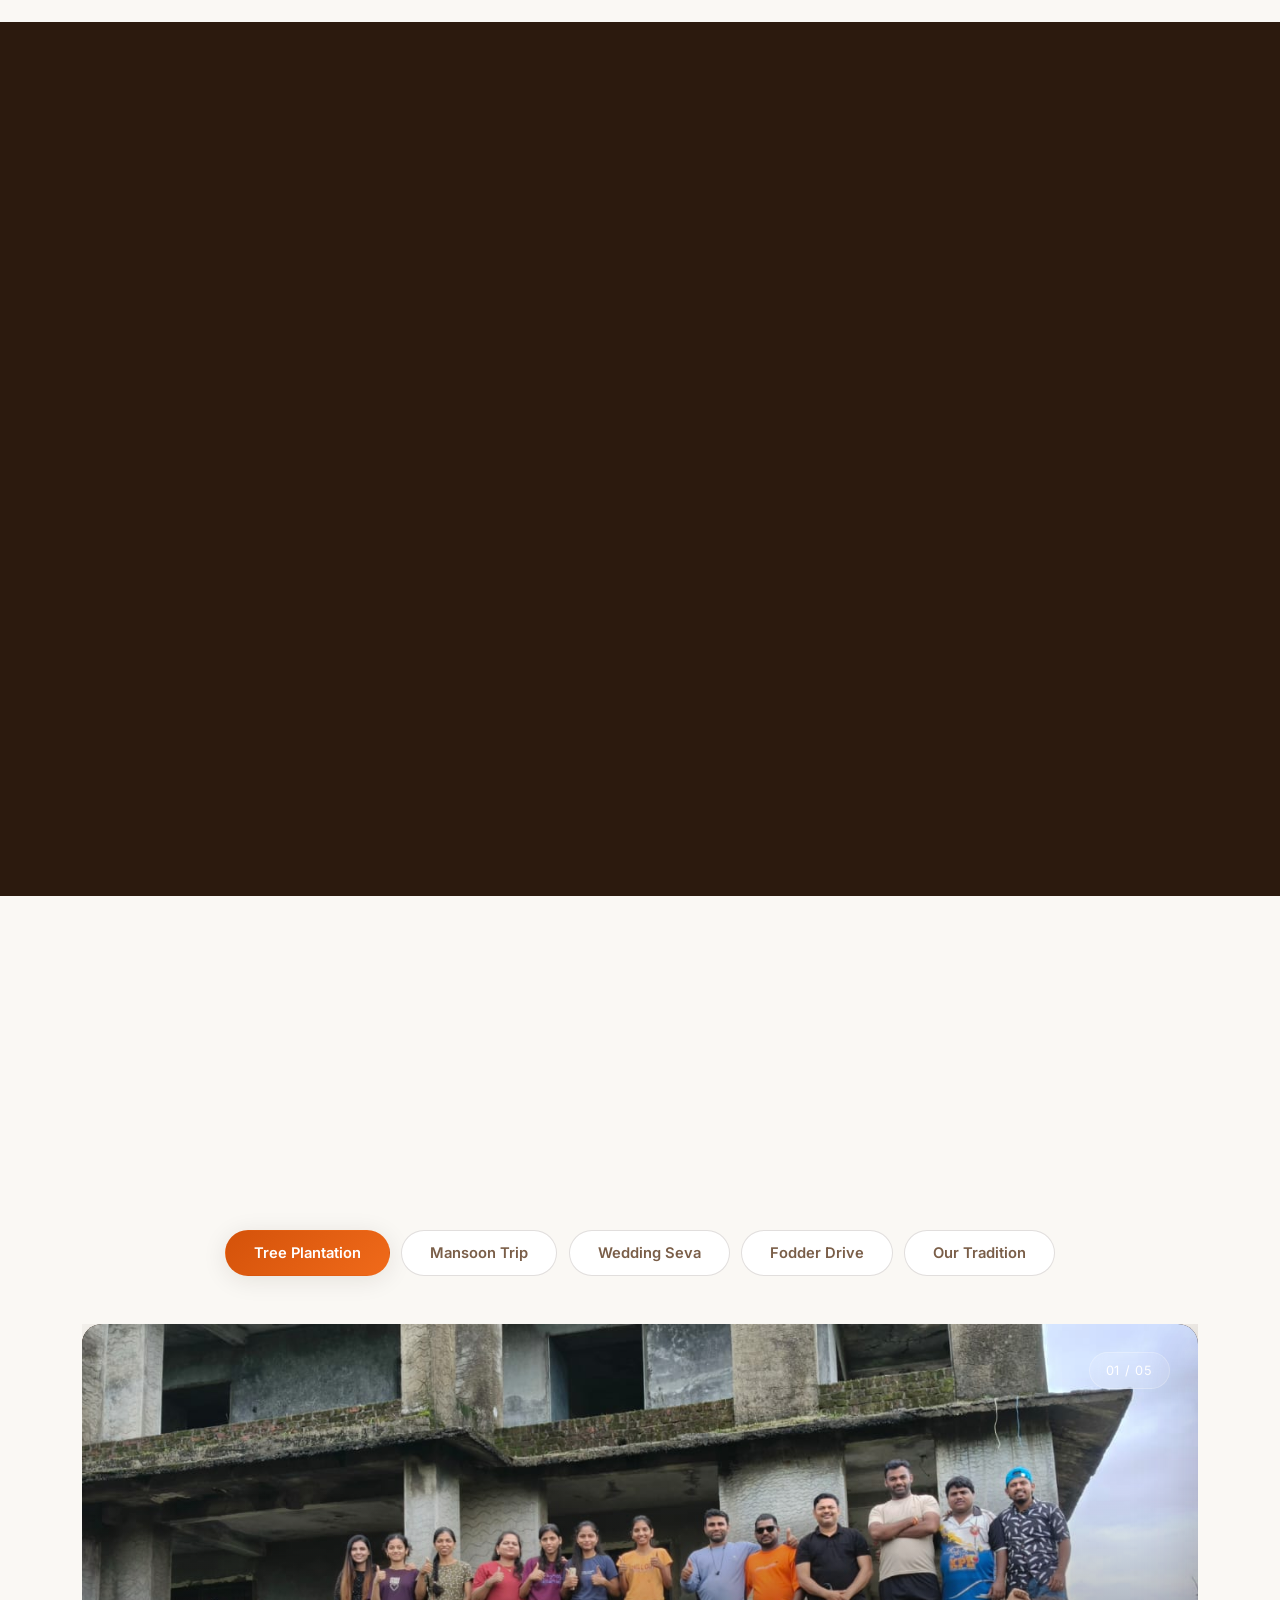
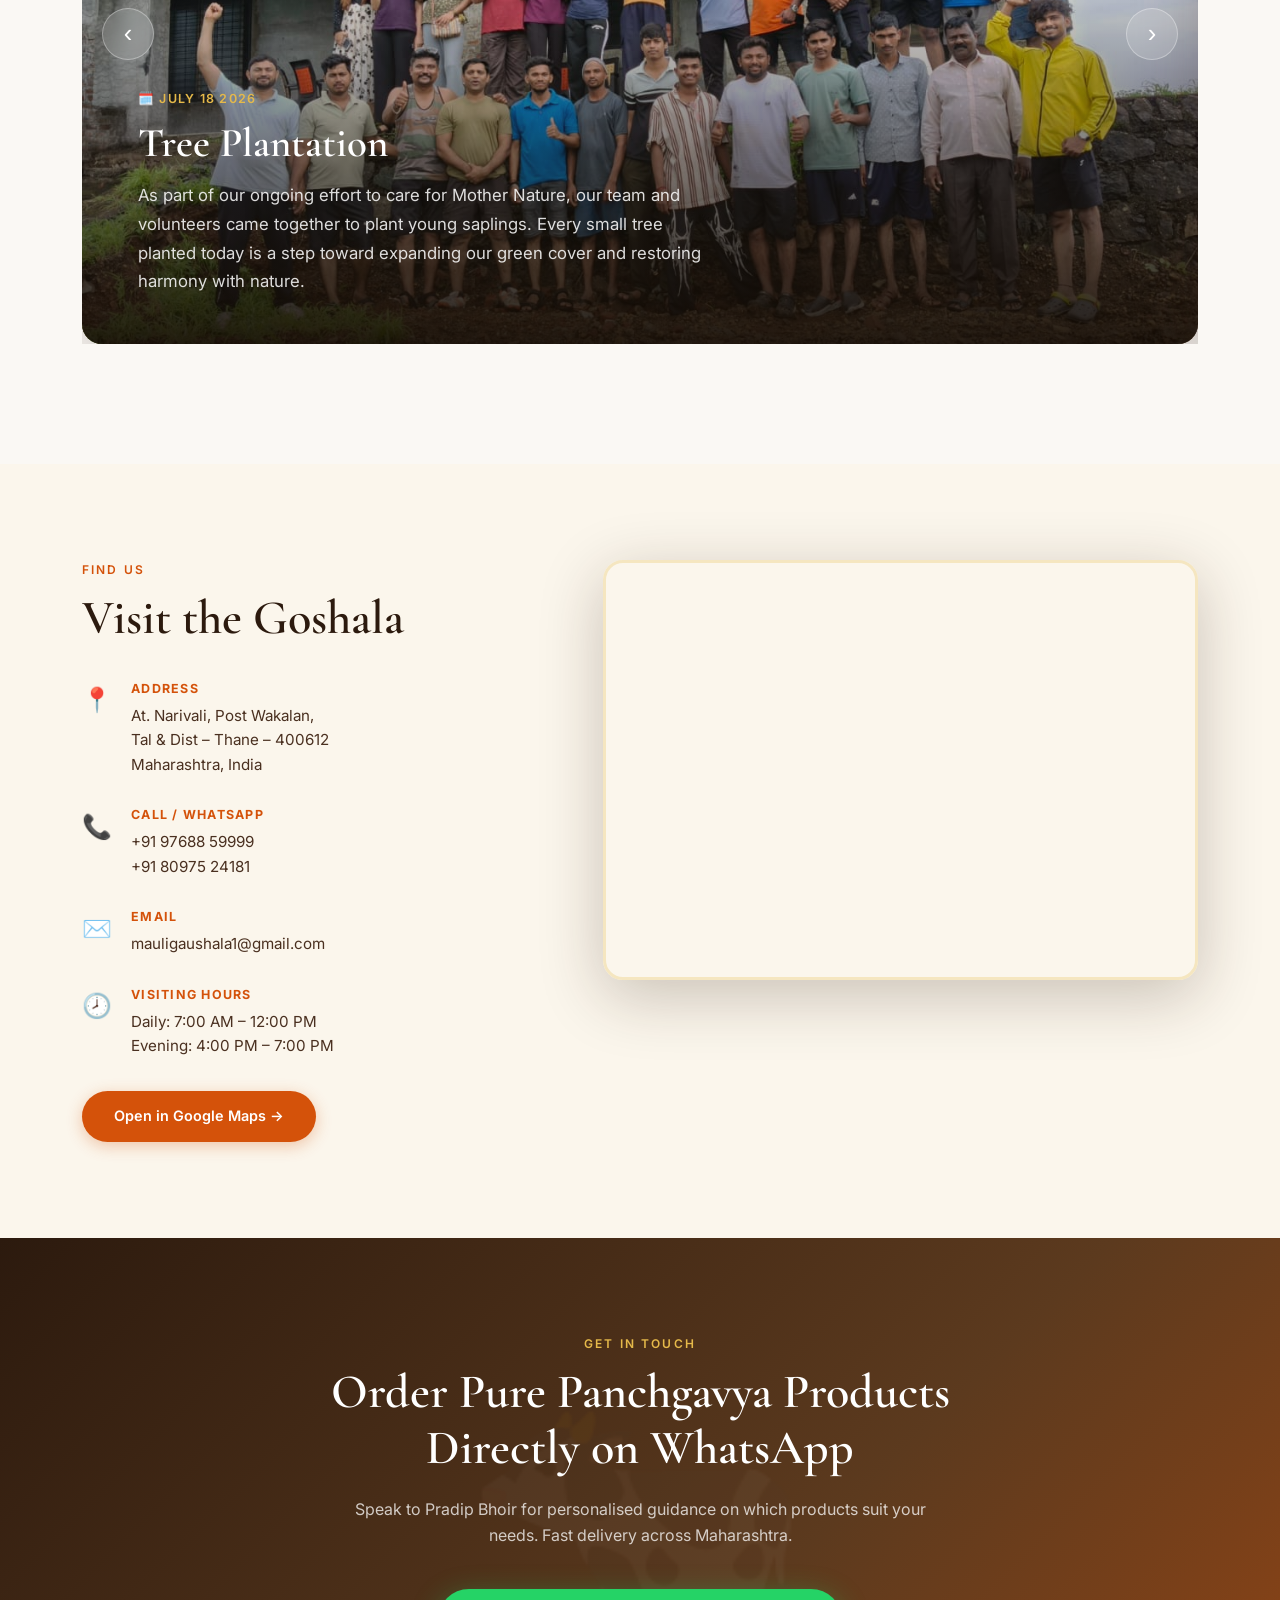
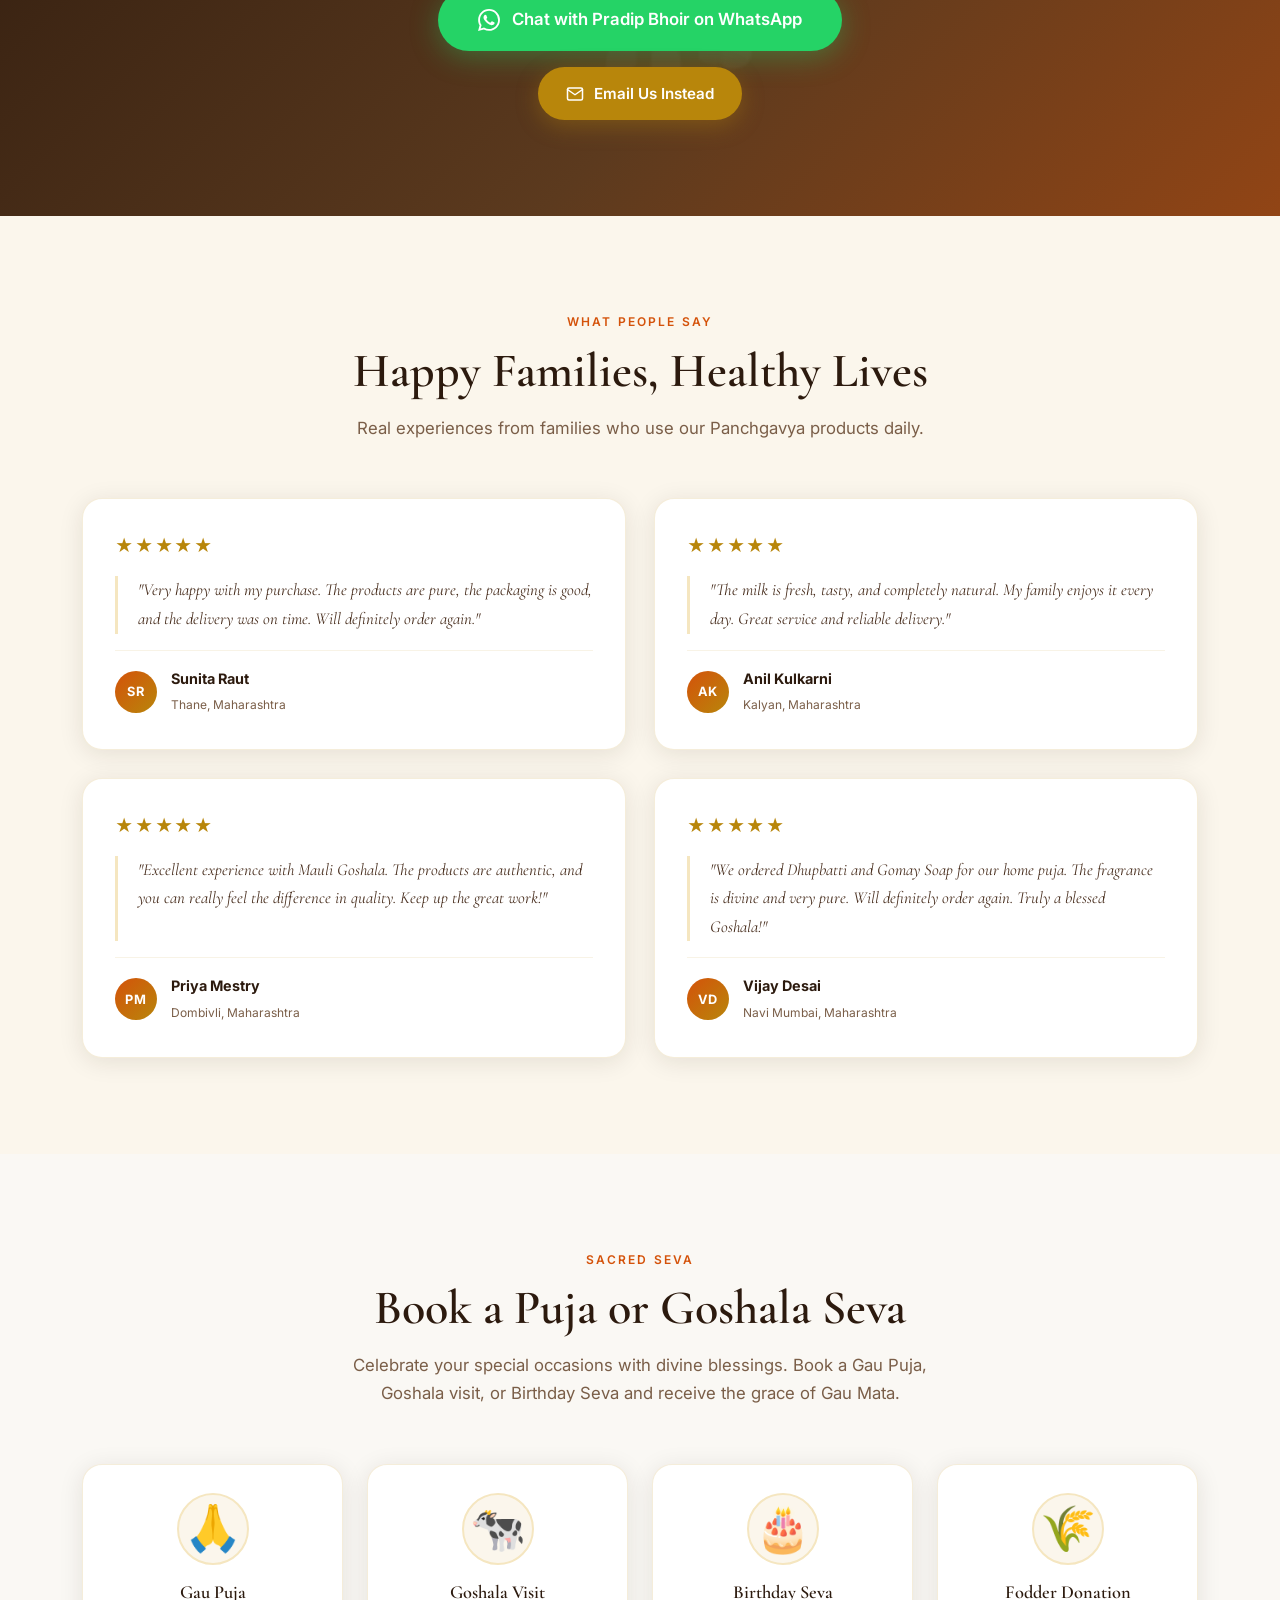
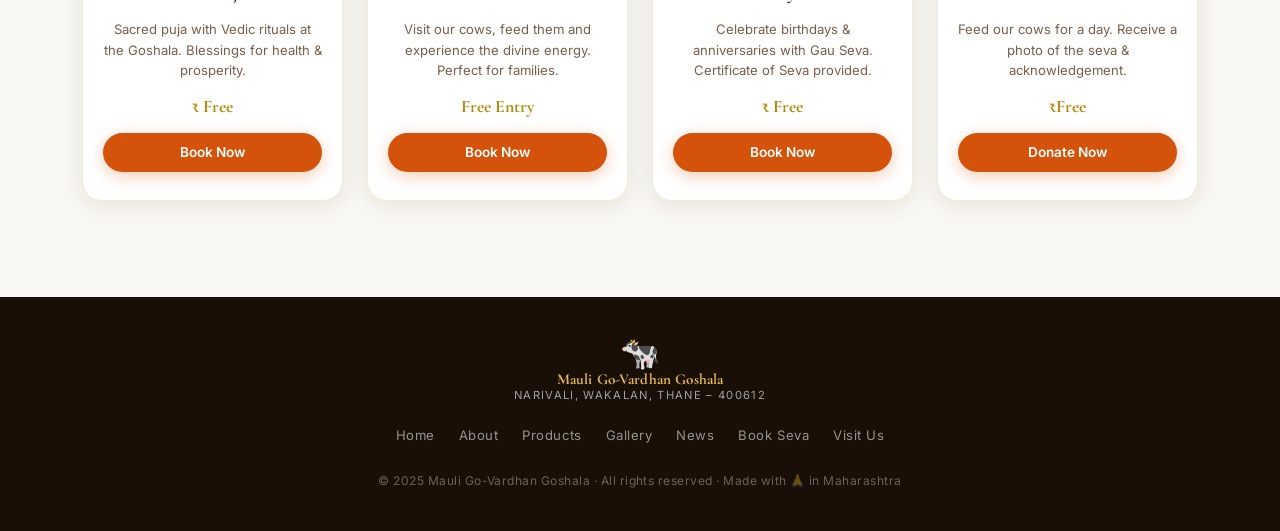
==== commit 2d63c490: "Update index.html" ====
--- a/index.html
+++ b/index.html
@@ -469,14 +469,15 @@
               </div>
               <div class="news-card">
                 <div class="news-card-media">
-                  <div class="news-media-tile"><img src="https://images.unsplash.com/photo-1600431521340-491eca880813?w=700&q=80" alt="Kirtan night" /></div>
+                  <div class="news-media-tile"><img src="assets/WhatsApp Image 2026-07-24 at 5.24.18 PM.jpeg" alt="Kirtan night" /></div>
+                  <div class="news-media-tile"><img src="assets/WhatsApp Image 2026-07-24 at 5.25.00 PM.jpeg" alt="Kirtan night" /></div>
                 </div>
                 <div class="news-card-scrim"></div>
                 <span class="news-card-index">02 / 03</span>
                 <div class="news-card-content">
                   <span class="news-card-date">🗓️ 12 May 2026</span>
-                  <h4>Kirtan Night</h4>
-                  <p>Devotional music carried on late into the evening as devotees from across Thane joined the kirtan circle.</p>
+                  <h4>A Journey Through Greenery</h4>
+                  <p>Our team embraced the lush green rains during our recent monsoon getaway—spending the day surrounded by nature, planting saplings, and experiencing the refreshing beauty of the season.</p>
                 </div>
               </div>
               <div class="news-card">
@@ -504,7 +505,7 @@
             <div class="news-row">
               <div class="news-card">
                 <div class="news-card-media">
-                  <div class="news-media-tile"><img src="https://images.unsplash.com/photo-1583939003579-730e3918a45a?w=700&q=80" alt="Decorated cow for the ceremony" /></div>
+                  <div class="news-media-tile"><img src="https://imag939003579-730e3918a45a?w=700&q=80" alt="Decorated cow for the ceremony" /></div>
                 </div>
                 <div class="news-card-scrim"></div>
                 <span class="news-card-index">01 / 03</span>
@@ -516,7 +517,7 @@
               </div>
               <div class="news-card">
                 <div class="news-card-media">
-                  <div class="news-media-tile"><img src="https://images.unsplash.com/photo-1519741497674-611481863552?w=700&q=80" alt="Wedding seva ceremony" /></div>
+                  <div class="news-media-tile"><img src="https://i41497674-611481863552?w=700&q=80" alt="Wedding seva ceremony" /></div>
                 </div>
                 <div class="news-card-scrim"></div>
                 <span class="news-card-index">02 / 03</span>
@@ -528,7 +529,7 @@
               </div>
               <div class="news-card">
                 <div class="news-card-media">
-                  <div class="news-media-tile"><img src="https://images.unsplash.com/photo-1606216794074-735e91aa2c92?w=700&q=80" alt="Family seva moment" /></div>
+                  <div class="news-media-tile"><img src="https://imag74-735e91aa2c92?w=700&q=80" alt="Family seva moment" /></div>
                 </div>
                 <div class="news-card-scrim"></div>
                 <span class="news-card-index">03 / 03</span>
@@ -550,9 +551,9 @@
             <div class="news-row">
               <div class="news-card">
                 <div class="news-card-media">
-                  <div class="news-media-tile"><img src="https://images.unsplash.com/photo-1500076656116-558758c991c1?w=700&q=80" alt="Grass and jaggery collection" /></div>
-                  <div class="news-media-tile"><img src="https://images.unsplash.com/photo-1560493676-04071c5f467b?w=500&q=80" alt="Green pastures" /></div>
-                  <div class="news-media-tile"><img src="https://images.unsplash.com/photo-1594761051656-cf26aab5aa1c?w=500&q=80" alt="Volunteers feeding cows" /></div>
+                  <div class="news-media-tile"><img src="https://imag76656116-558758c991c1?w=700&q=80" alt="Grass and jaggery collection" /></div>
+                  <div class="news-media-tile"><img src="https://ima0493676-04071c5f467b?w=500&q=80" alt="Green pastures" /></div>
+                  <div class="news-media-tile"><img src="https://ima1051656-cf26aab5aa1c?w=500&q=80" alt="Volunteers feeding cows" /></div>
                 </div>
                 <div class="news-card-scrim"></div>
                 <span class="news-card-index">01 / 03</span>
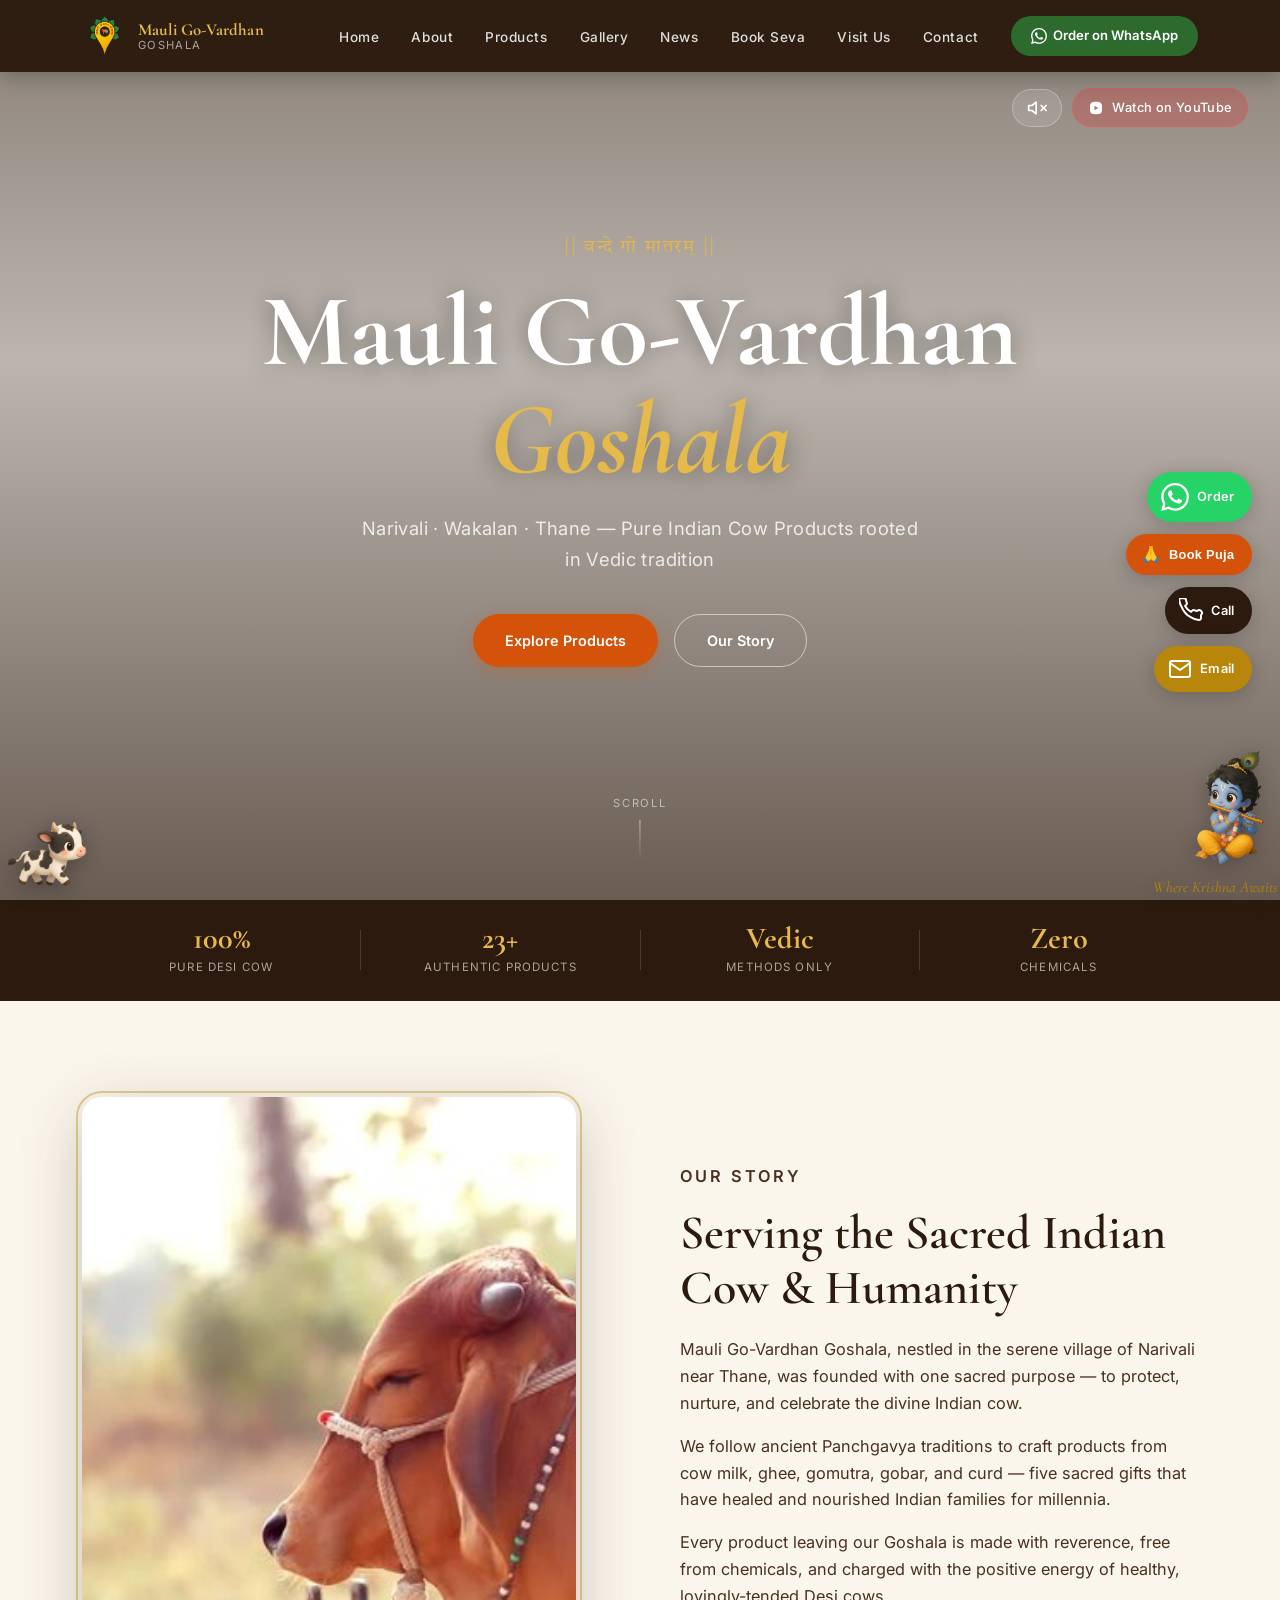
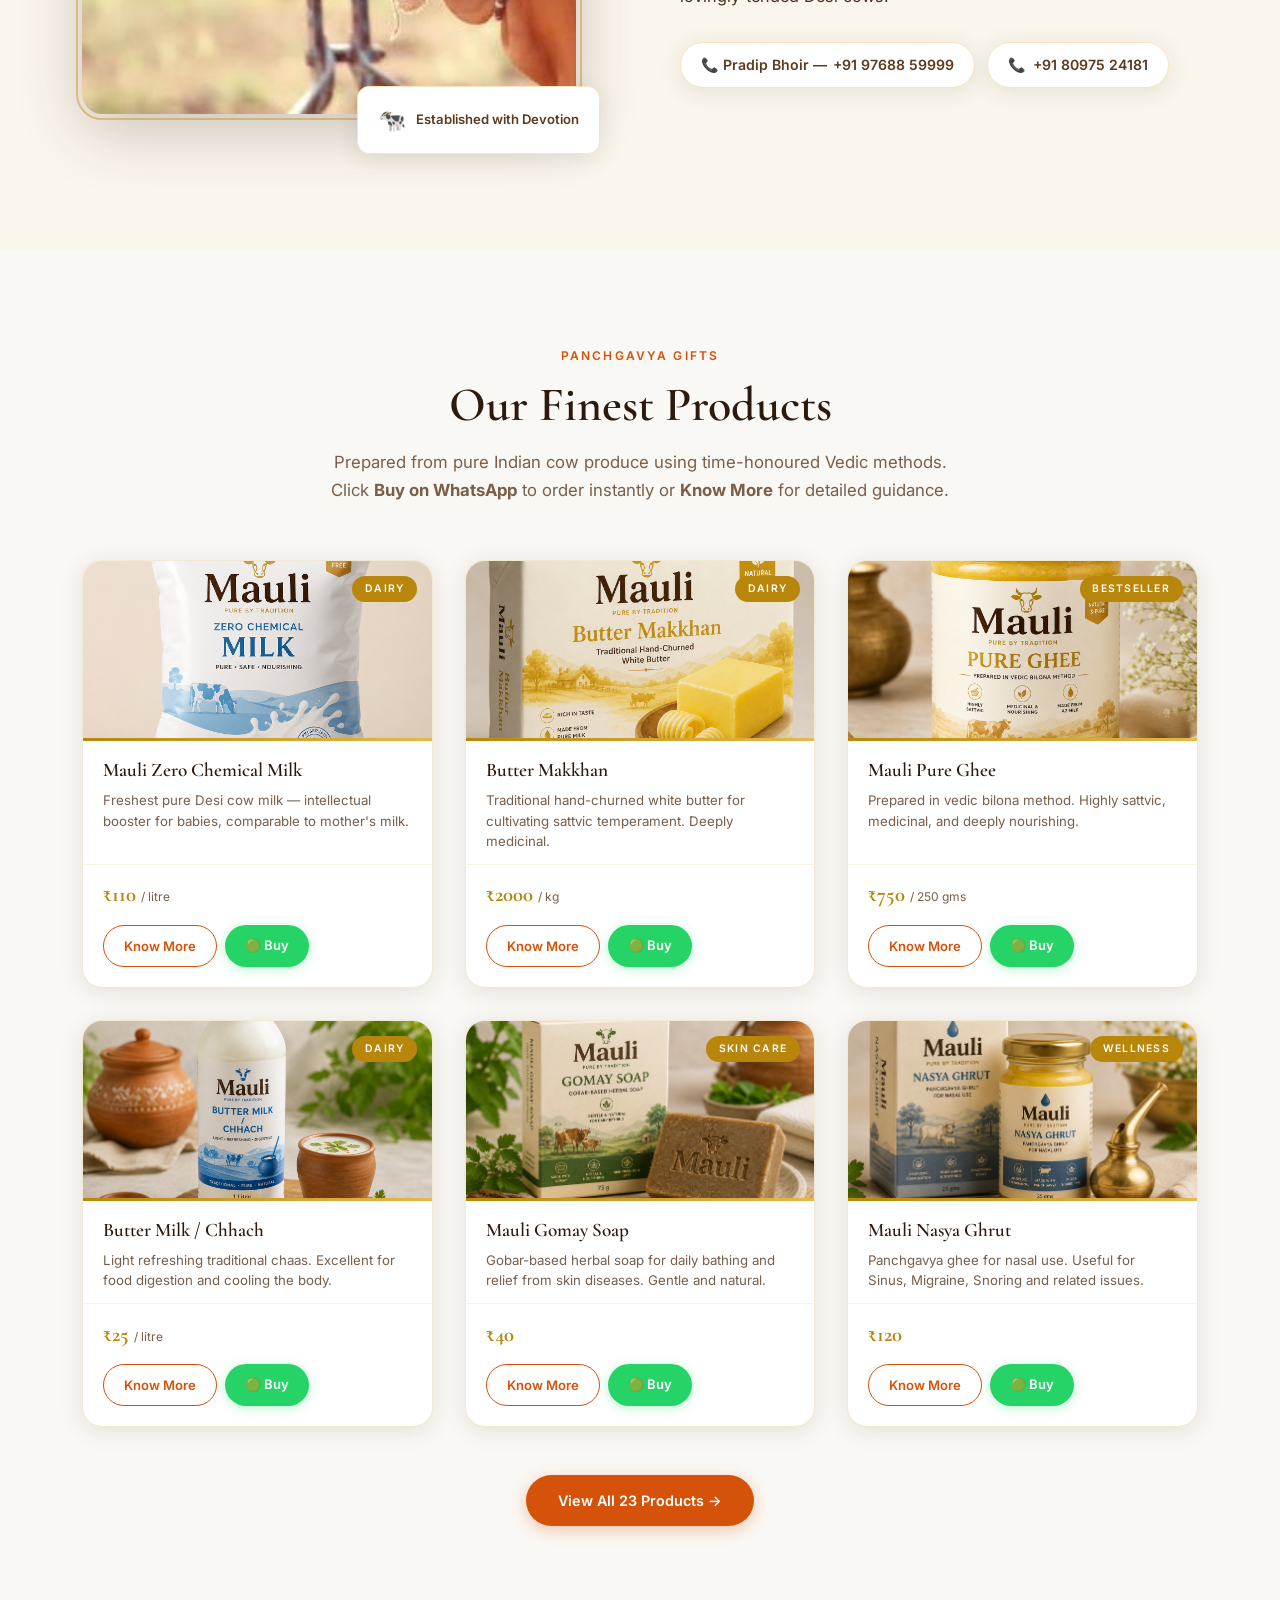
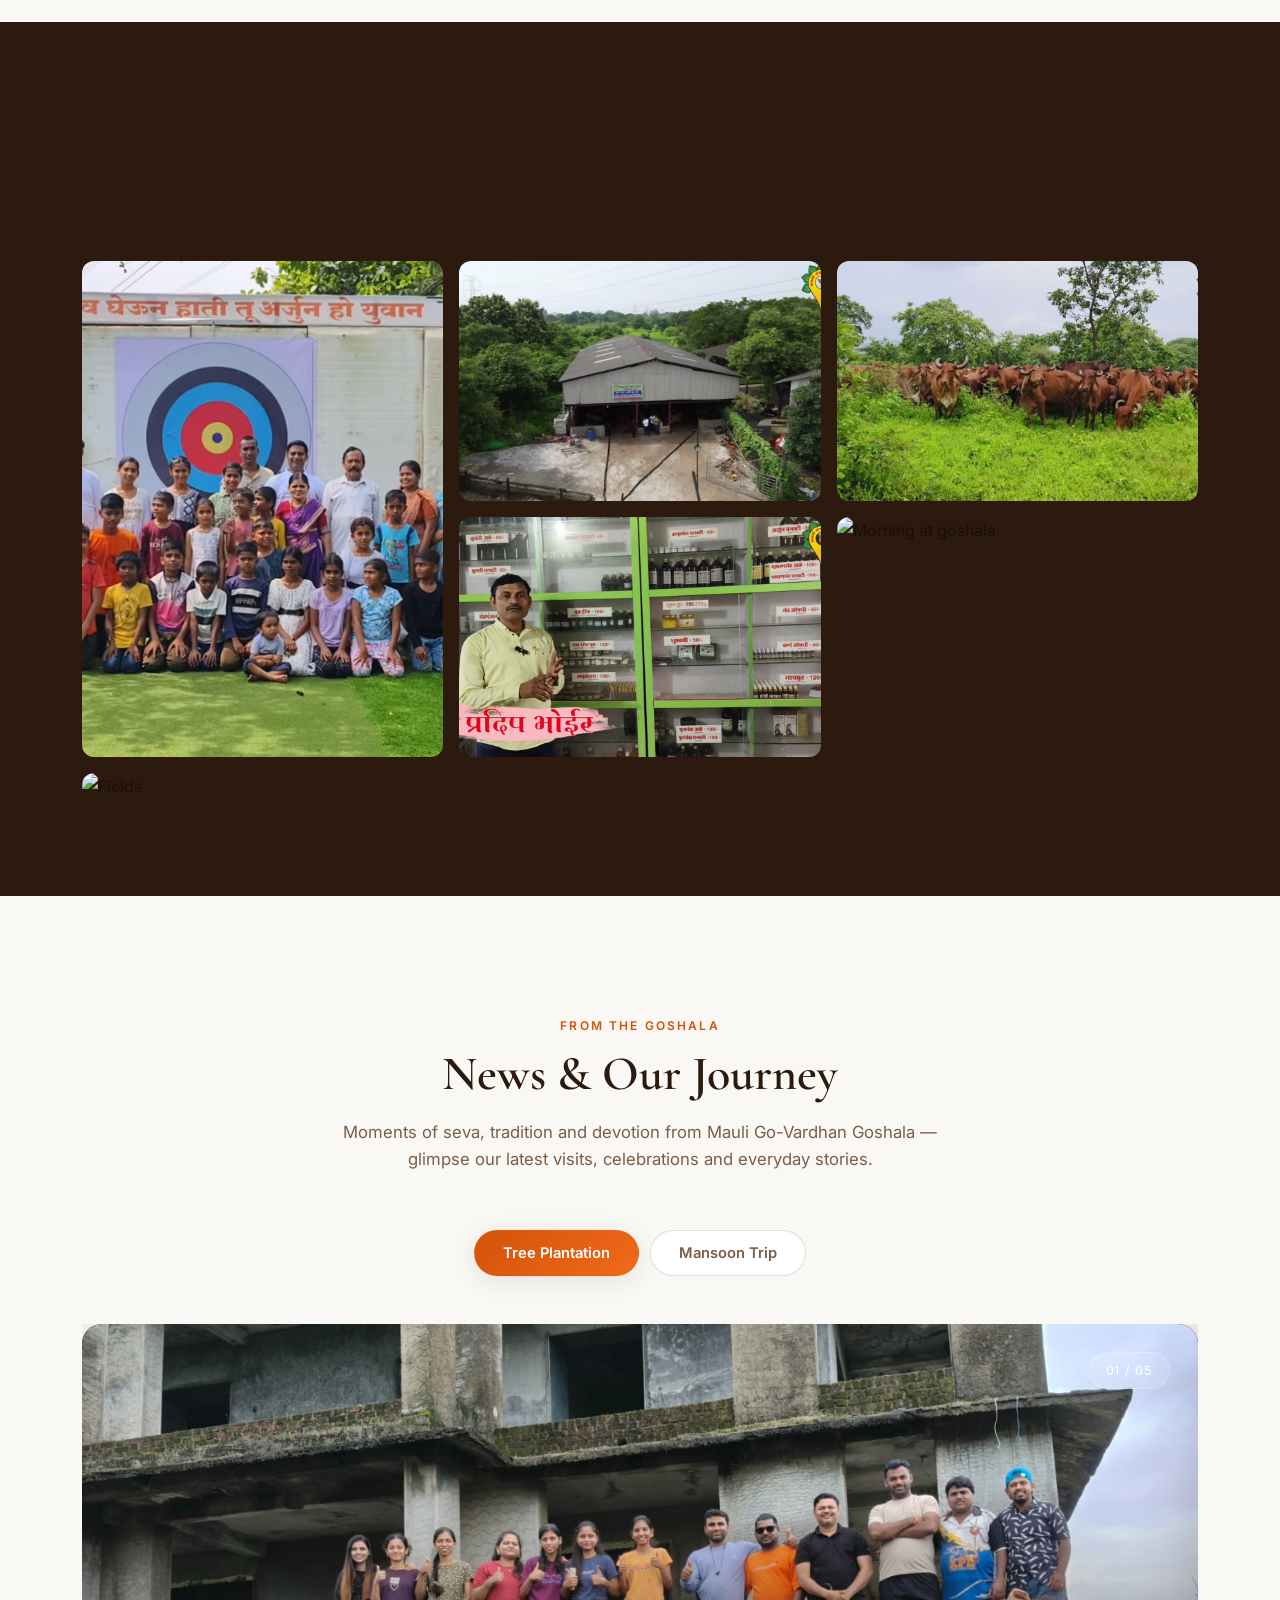
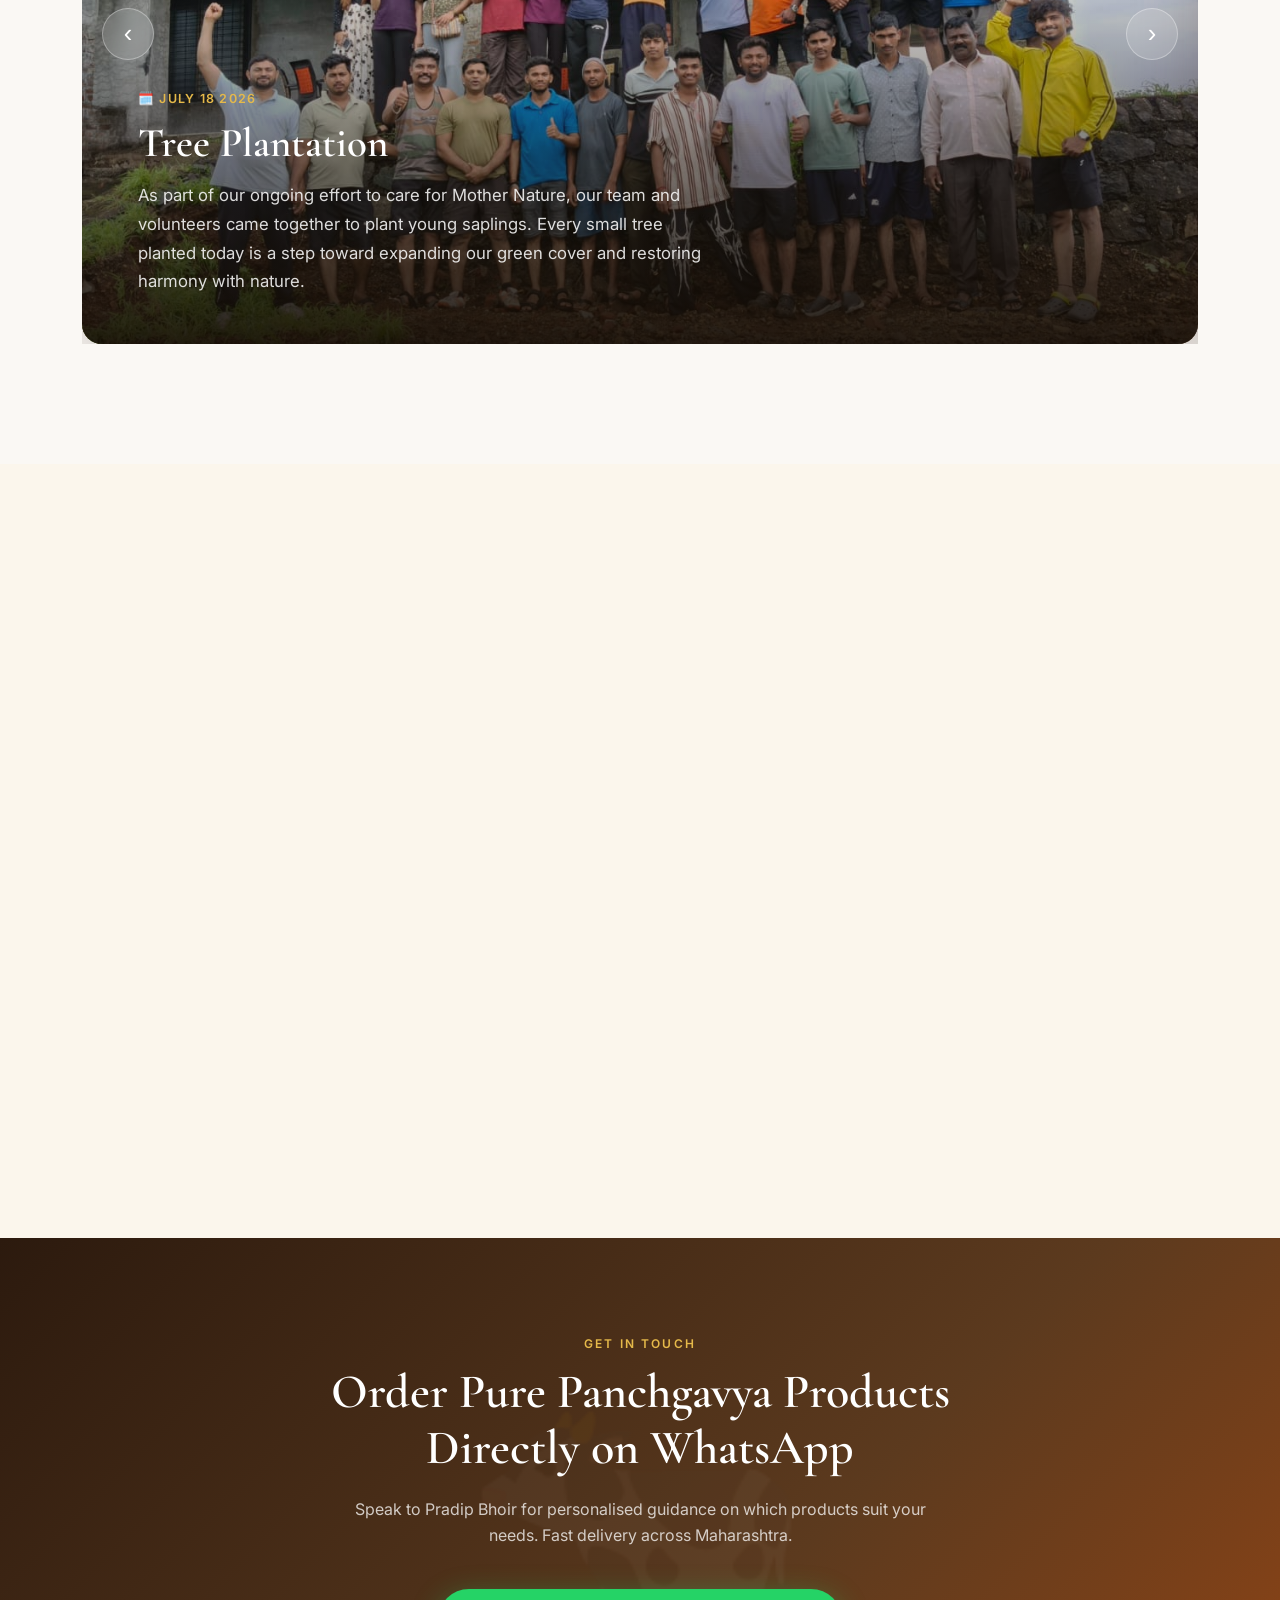
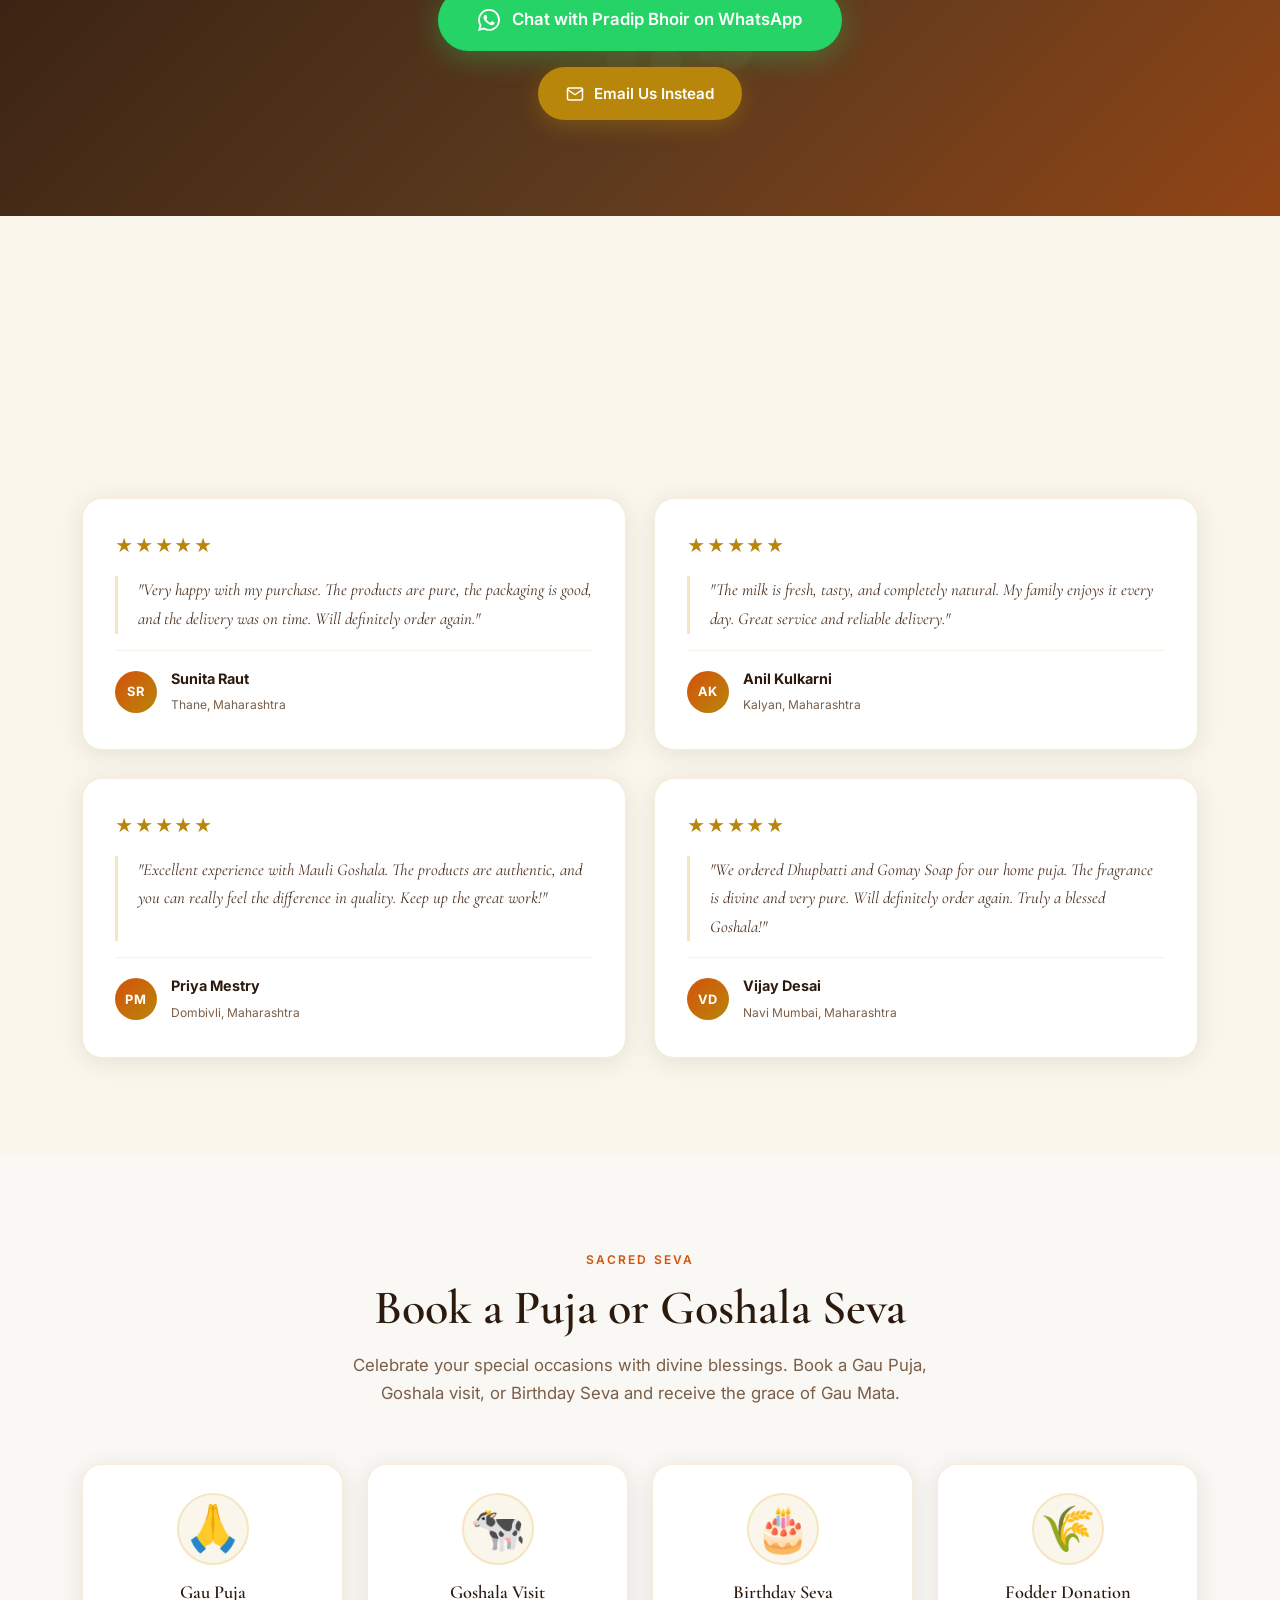
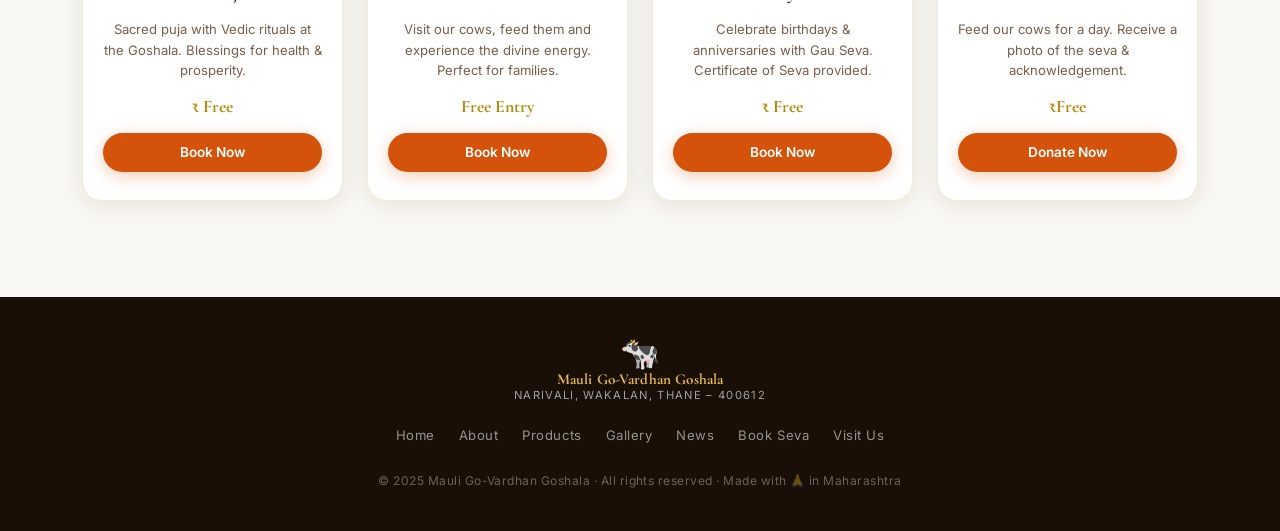
==== commit daa746dd: "Update index.html" ====
--- a/index.html
+++ b/index.html
@@ -366,9 +366,7 @@
       <div class="news-tabs" id="newsTabs">
         <button class="news-tab active" data-tab="0">Tree Plantation</button>
         <button class="news-tab" data-tab="1">Mansoon Trip</button>
-        <button class="news-tab" data-tab="2">Wedding Seva</button>
-        <button class="news-tab" data-tab="3">Fodder Drive</button>
-        <button class="news-tab" data-tab="4">Our Tradition</button>
+
       </div>
 
       <!-- One scrollable panel per tab -->
@@ -497,149 +495,6 @@
             <button class="news-row-arrow" data-scroll="next" aria-label="Scroll right">›</button>
           </div>
         </div>
-
-        <!-- Tab 2: Wedding Seva -->
-        <div class="news-panel" data-tab="2">
-          <div class="news-row-wrap">
-            <button class="news-row-arrow" data-scroll="prev" aria-label="Scroll left">‹</button>
-            <div class="news-row">
-              <div class="news-card">
-                <div class="news-card-media">
-                  <div class="news-media-tile"><img src="https://imag939003579-730e3918a45a?w=700&q=80" alt="Decorated cow for the ceremony" /></div>
-                </div>
-                <div class="news-card-scrim"></div>
-                <span class="news-card-index">01 / 03</span>
-                <div class="news-card-content">
-                  <span class="news-card-date">🗓️ 18 Apr 2026</span>
-                  <h4>Cow Decoration</h4>
-                  <p>Our cows were lovingly decorated with garlands and colour ahead of the family's wedding-day seva.</p>
-                </div>
-              </div>
-              <div class="news-card">
-                <div class="news-card-media">
-                  <div class="news-media-tile"><img src="https://i41497674-611481863552?w=700&q=80" alt="Wedding seva ceremony" /></div>
-                </div>
-                <div class="news-card-scrim"></div>
-                <span class="news-card-index">02 / 03</span>
-                <div class="news-card-content">
-                  <span class="news-card-date">🗓️ 18 Apr 2026</span>
-                  <h4>Blessing Ceremony</h4>
-                  <p>The couple began their wedding day with Gau Seva, seeking blessings before heading to the mandap.</p>
-                </div>
-              </div>
-              <div class="news-card">
-                <div class="news-card-media">
-                  <div class="news-media-tile"><img src="https://imag74-735e91aa2c92?w=700&q=80" alt="Family seva moment" /></div>
-                </div>
-                <div class="news-card-scrim"></div>
-                <span class="news-card-index">03 / 03</span>
-                <div class="news-card-content">
-                  <span class="news-card-date">🗓️ 18 Apr 2026</span>
-                  <h4>Family Seva</h4>
-                  <p>Grandparents, parents and children all took turns feeding the cows — a tradition passed down generations.</p>
-                </div>
-              </div>
-            </div>
-            <button class="news-row-arrow" data-scroll="next" aria-label="Scroll right">›</button>
-          </div>
-        </div>
-
-        <!-- Tab 3: Fodder Drive -->
-        <div class="news-panel" data-tab="3">
-          <div class="news-row-wrap">
-            <button class="news-row-arrow" data-scroll="prev" aria-label="Scroll left">‹</button>
-            <div class="news-row">
-              <div class="news-card">
-                <div class="news-card-media">
-                  <div class="news-media-tile"><img src="https://imag76656116-558758c991c1?w=700&q=80" alt="Grass and jaggery collection" /></div>
-                  <div class="news-media-tile"><img src="https://ima0493676-04071c5f467b?w=500&q=80" alt="Green pastures" /></div>
-                  <div class="news-media-tile"><img src="https://ima1051656-cf26aab5aa1c?w=500&q=80" alt="Volunteers feeding cows" /></div>
-                </div>
-                <div class="news-card-scrim"></div>
-                <span class="news-card-index">01 / 03</span>
-                <div class="news-card-content">
-                  <span class="news-card-date">🗓️ 6 Mar 2026</span>
-                  <h4>Grass Collection</h4>
-                  <p>Truckloads of fresh grass, jaggery and bran arrived, donated by families across the community.</p>
-                </div>
-              </div>
-              <div class="news-card">
-                <div class="news-card-media">
-                  <div class="news-media-tile"><img src="https://images.unsplash.com/photo-1594761051656-cf26aab5aa1c?w=700&q=80" alt="Volunteers feeding cows" /></div>
-                </div>
-                <div class="news-card-scrim"></div>
-                <span class="news-card-index">02 / 03</span>
-                <div class="news-card-content">
-                  <span class="news-card-date">🗓️ 6 Mar 2026</span>
-                  <h4>Volunteer Feeding</h4>
-                  <p>Volunteers spent the afternoon hand-feeding the herd, a favourite activity for our younger visitors.</p>
-                </div>
-              </div>
-              <div class="news-card">
-                <div class="news-card-media">
-                  <div class="news-media-tile"><img src="https://images.unsplash.com/photo-1560493676-04071c5f467b?w=700&q=80" alt="Green pastures" /></div>
-                </div>
-                <div class="news-card-scrim"></div>
-                <span class="news-card-index">03 / 03</span>
-                <div class="news-card-content">
-                  <span class="news-card-date">🗓️ 6 Mar 2026</span>
-                  <h4>Community Support</h4>
-                  <p>Thanks to everyone's generosity, our cows are well stocked with fodder through the summer months.</p>
-                </div>
-              </div>
-            </div>
-            <button class="news-row-arrow" data-scroll="next" aria-label="Scroll right">›</button>
-          </div>
-        </div>
-
-        <!-- Tab 4: Our Tradition -->
-        <div class="news-panel" data-tab="4">
-          <div class="news-row-wrap">
-            <button class="news-row-arrow" data-scroll="prev" aria-label="Scroll left">‹</button>
-            <div class="news-row">
-              <div class="news-card">
-                <div class="news-card-media">
-                  <div class="news-media-tile"><img src="https://images.unsplash.com/photo-1509440159596-0249088772ff?w=700&q=80" alt="Morning puja" /></div>
-                </div>
-                <div class="news-card-scrim"></div>
-                <span class="news-card-index">01 / 03</span>
-                <div class="news-card-content">
-                  <span class="news-card-date">🗓️ Ongoing</span>
-                  <h4>Morning Puja</h4>
-                  <p>Every day begins the same way it has for generations — a quiet puja before the goshala wakes up.</p>
-                </div>
-              </div>
-              <div class="news-card">
-                <div class="news-card-media">
-                  <div class="news-media-tile"><img src="https://images.unsplash.com/photo-1591093519604-e9edc3364e63?w=700&q=80" alt="Panchgavya products" /></div>
-                </div>
-                <div class="news-card-scrim"></div>
-                <span class="news-card-index">02 / 03</span>
-                <div class="news-card-content">
-                  <span class="news-card-date">🗓️ Ongoing</span>
-                  <h4>Panchgavya Products</h4>
-                  <p>Every product we make still follows the same Panchgavya recipes taught to us by our elders.</p>
-                </div>
-              </div>
-              <div class="news-card">
-                <div class="news-card-media">
-                  <div class="news-media-tile"><img src="https://images.unsplash.com/photo-1568605114967-8130f3a36994?w=700&q=80" alt="Vedic tradition at the goshala" /></div>
-                </div>
-                <div class="news-card-scrim"></div>
-                <span class="news-card-index">03 / 03</span>
-                <div class="news-card-content">
-                  <span class="news-card-date">🗓️ Ongoing</span>
-                  <h4>Generations of Devotion</h4>
-                  <p>Reverence for Gau Mata sits at the heart of everything we do — a tradition we're proud to carry forward.</p>
-                </div>
-              </div>
-            </div>
-            <button class="news-row-arrow" data-scroll="next" aria-label="Scroll right">›</button>
-          </div>
-        </div>
-
-      </div>
-    </div>
   </section>
 
 
